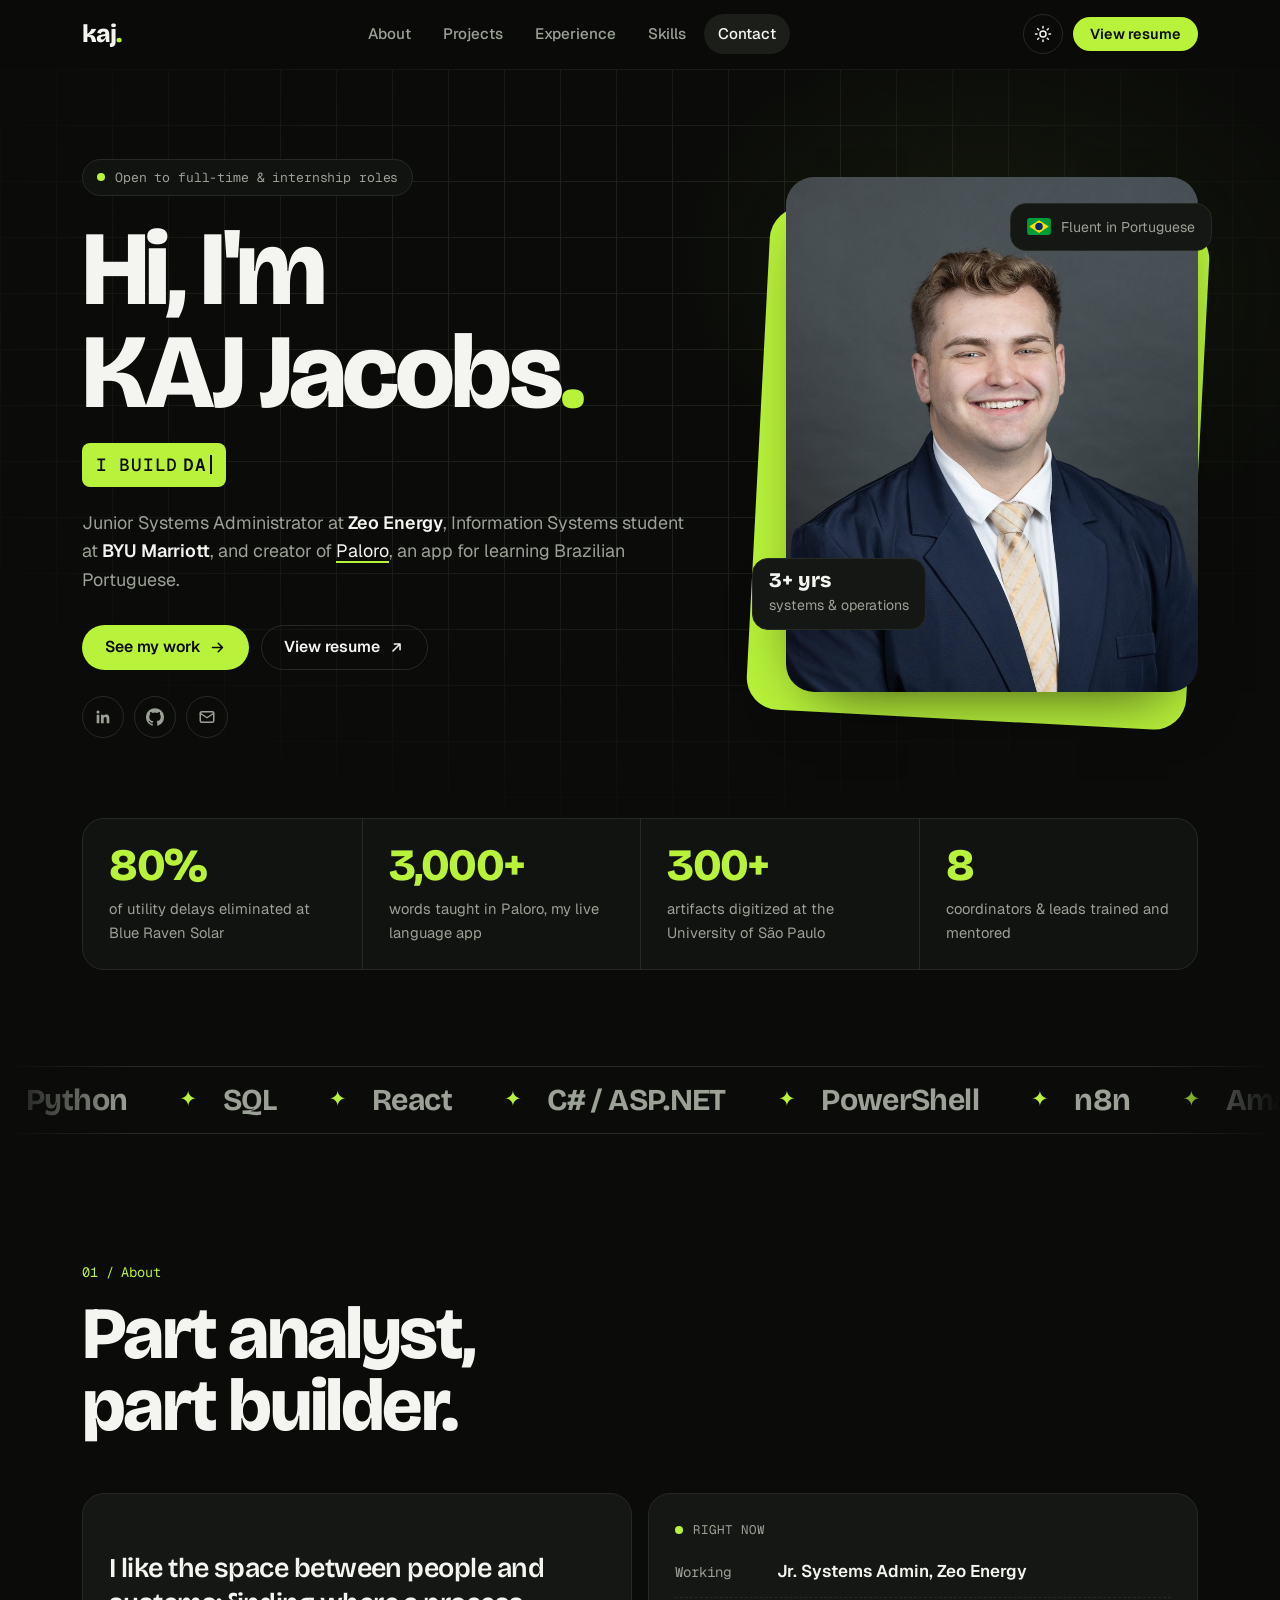
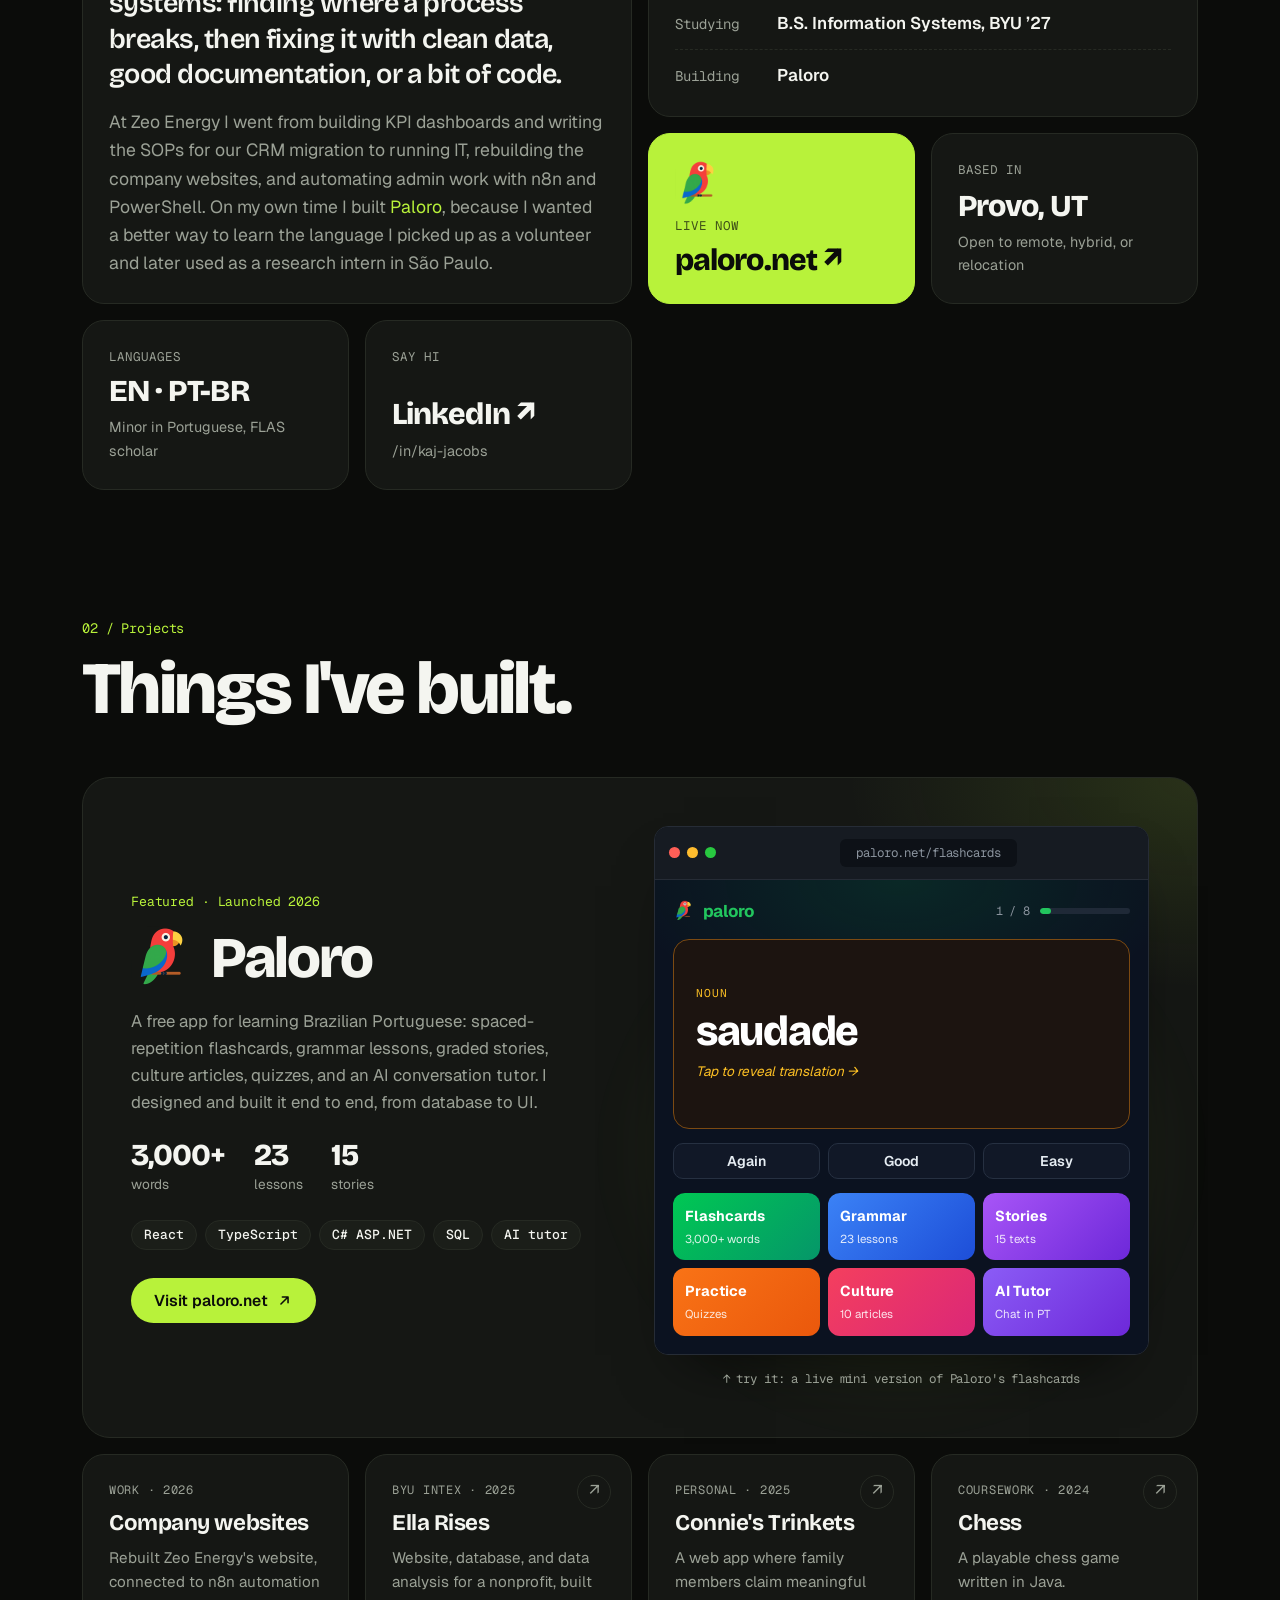
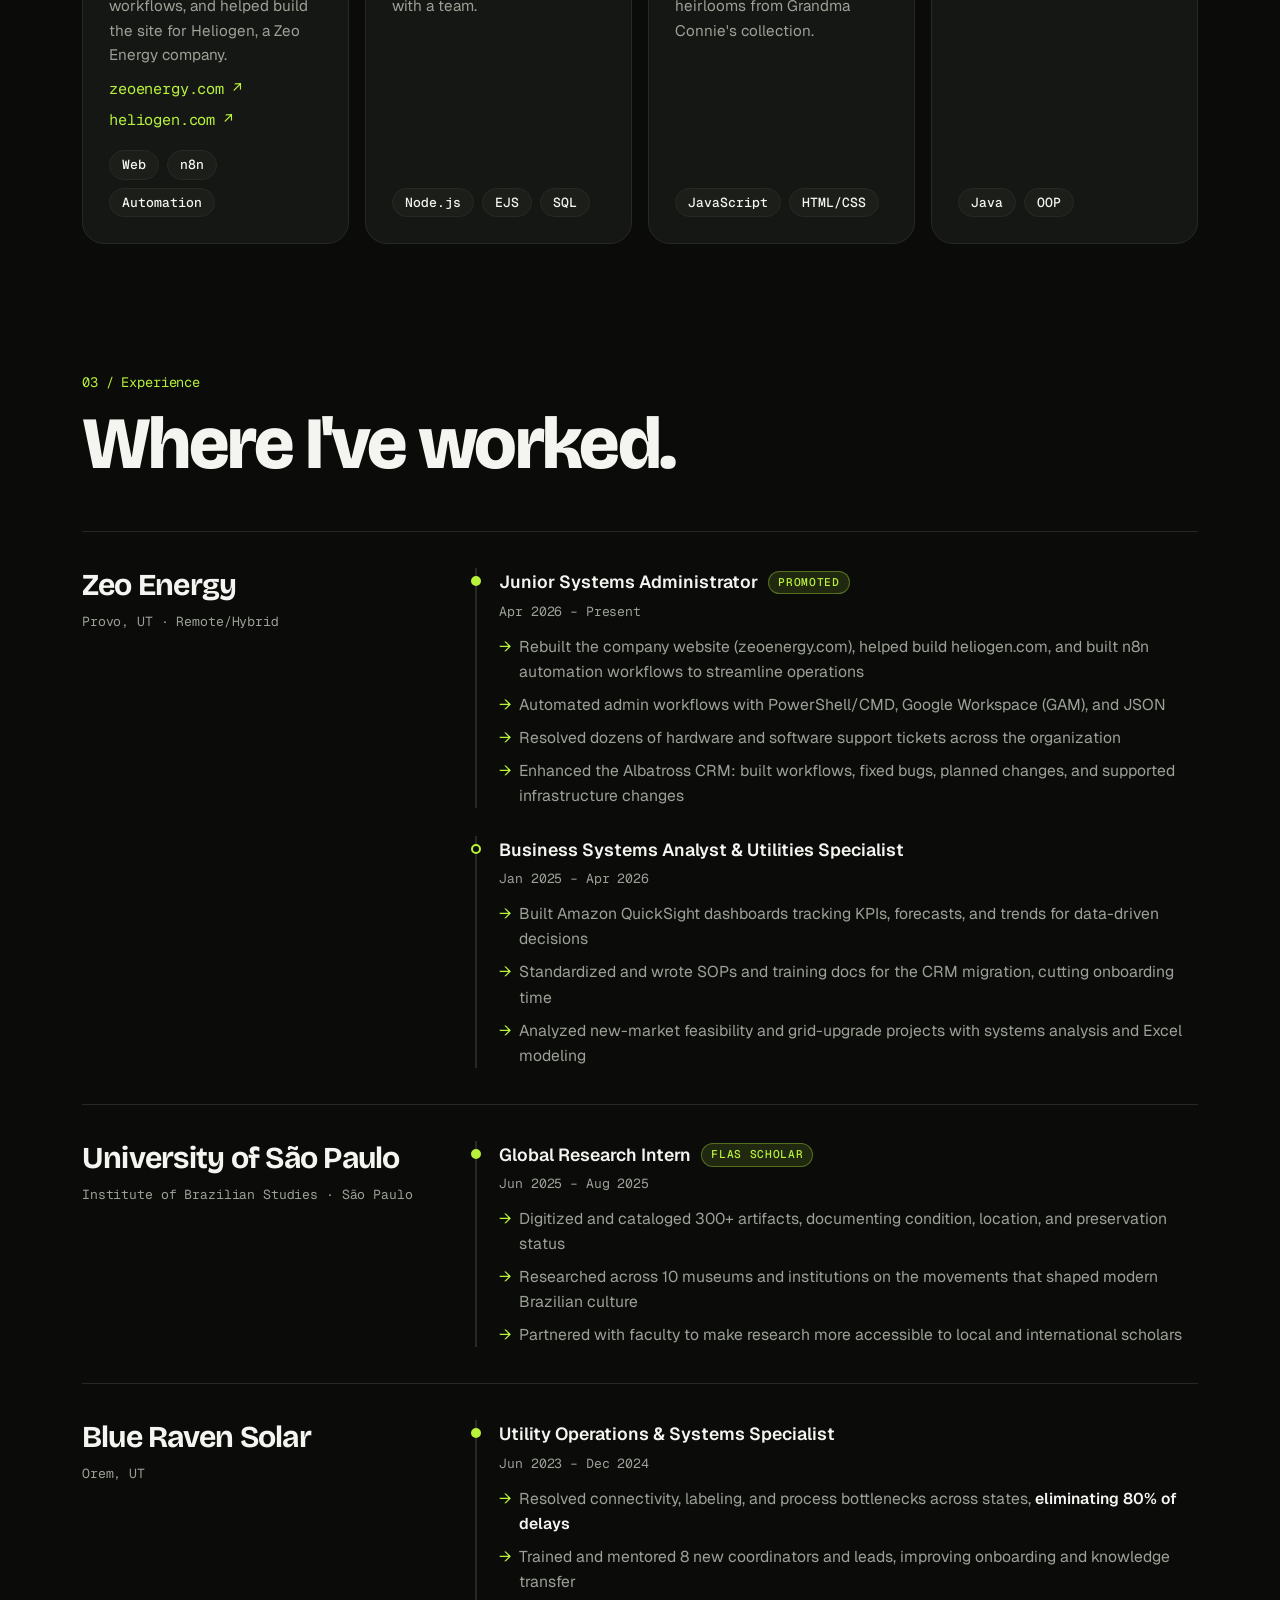
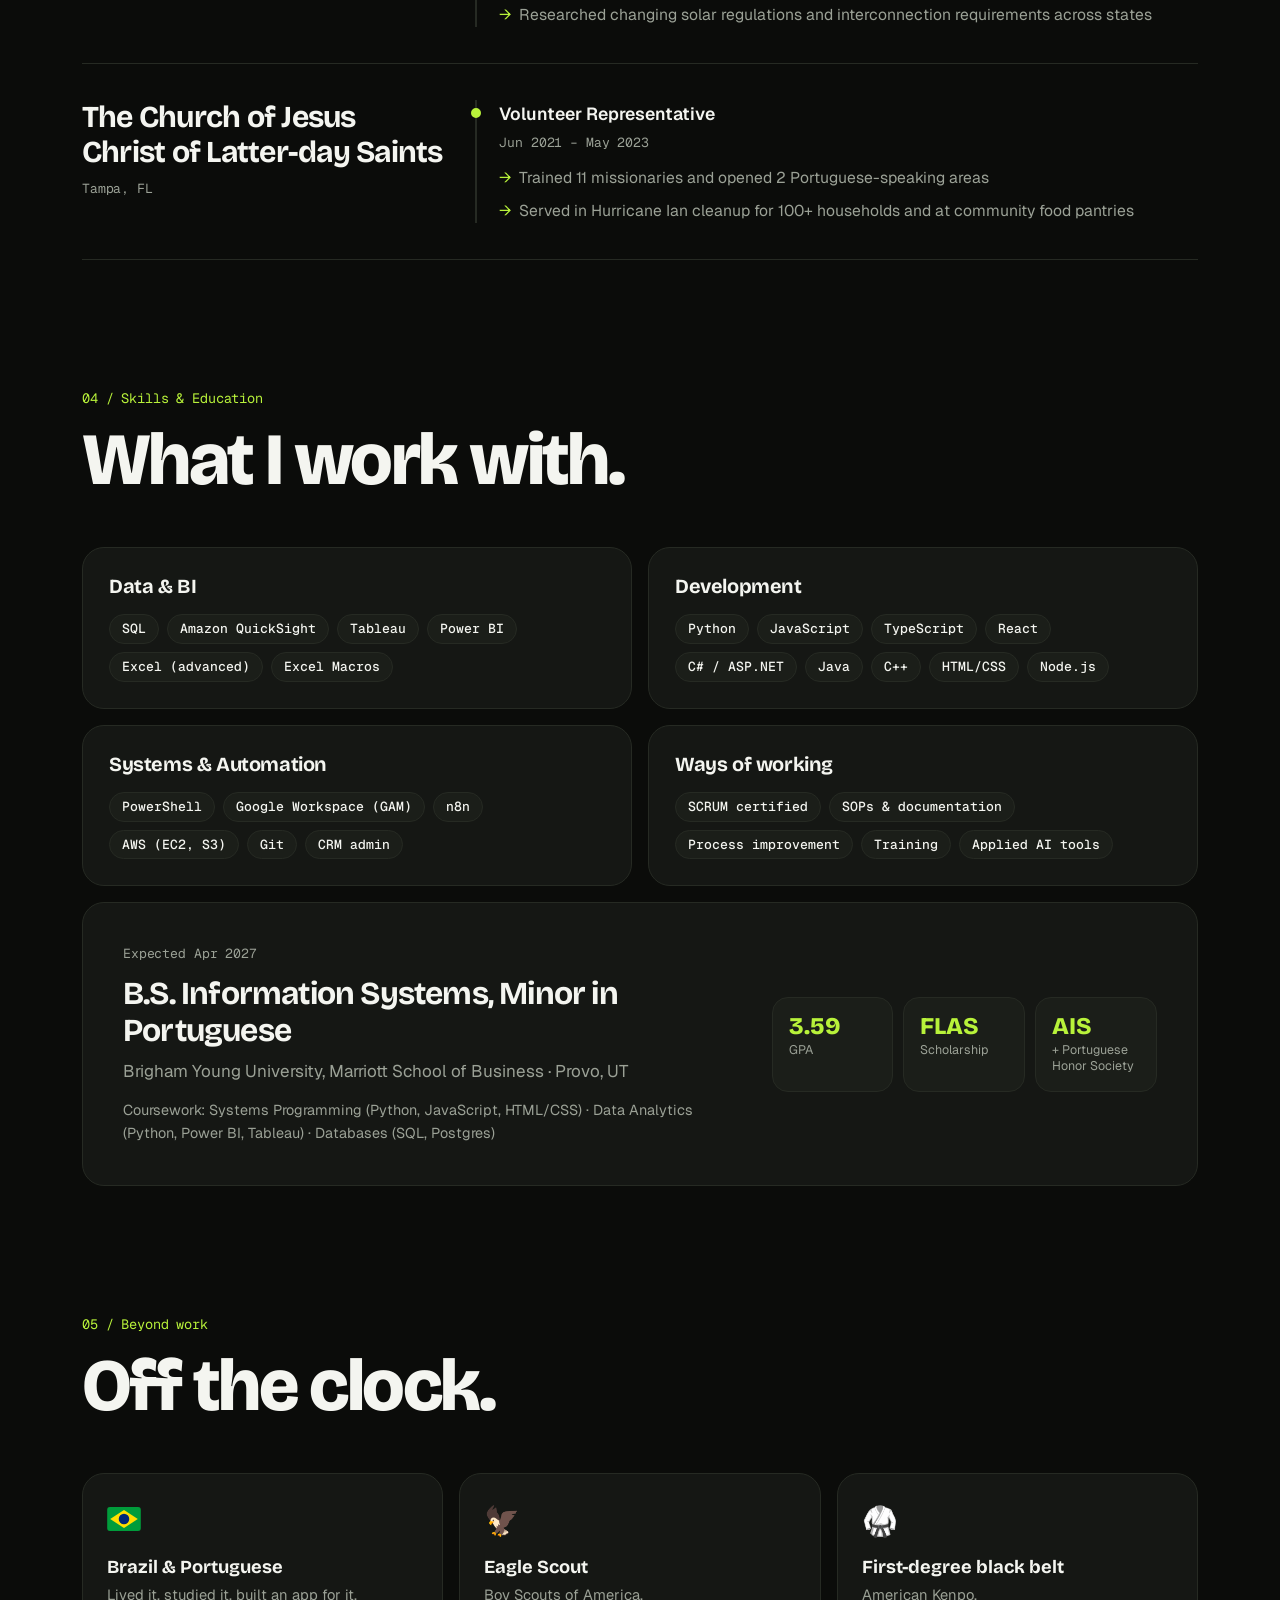
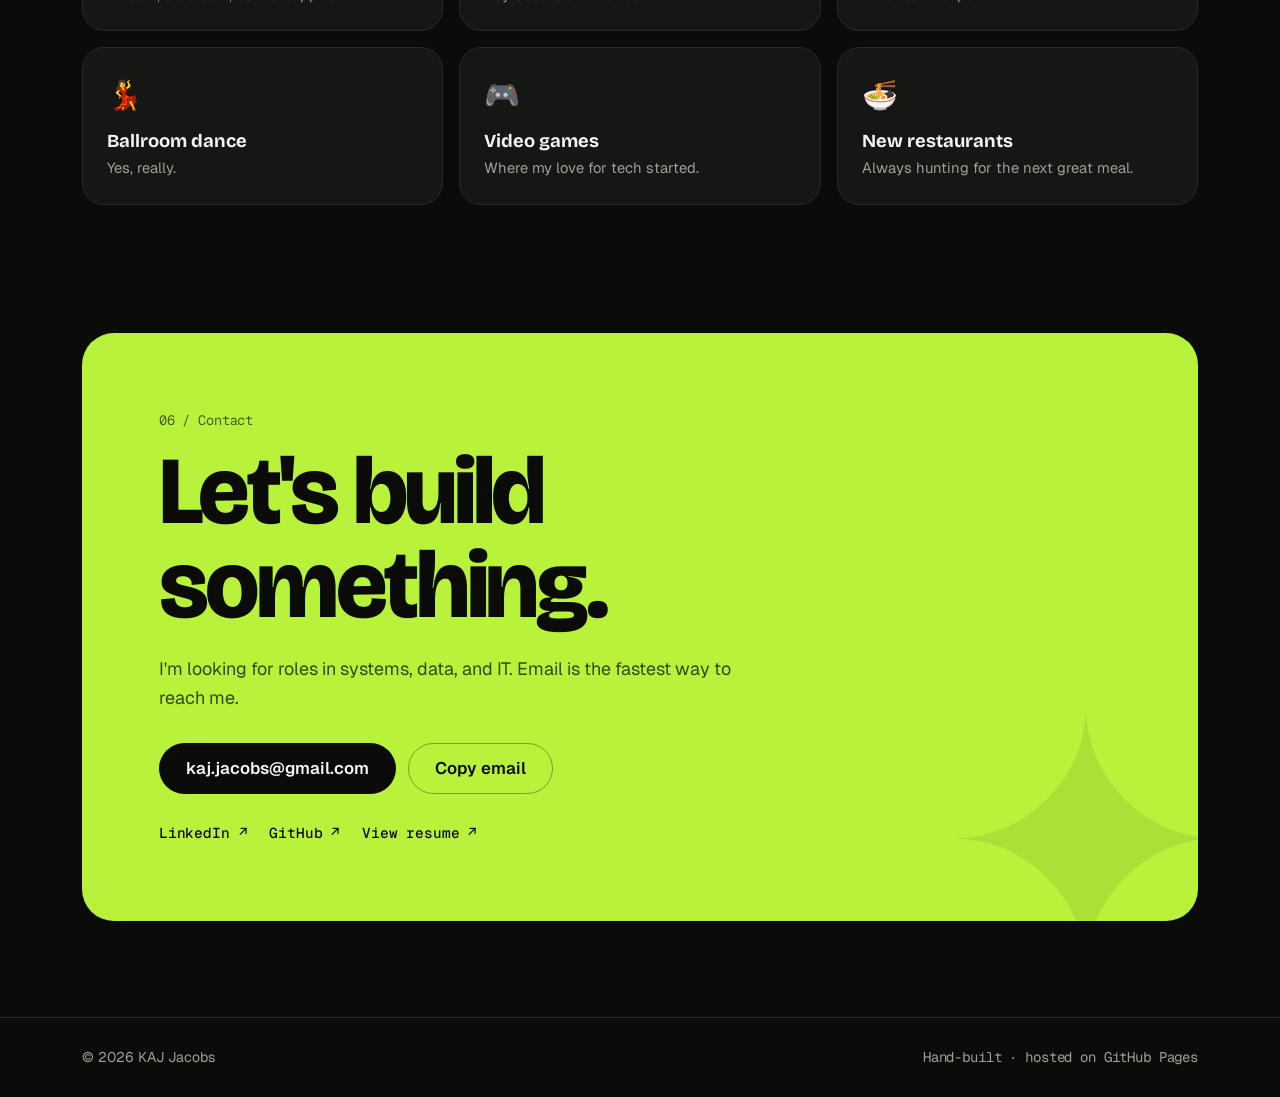
==== index.html @ 3fca5bf2 "updates to website - css overall and new projects/resume info" ====
<!DOCTYPE html>
<html lang="en">
<head>
  <meta charset="utf-8" />
  <meta name="viewport" content="width=device-width, initial-scale=1" />
  <title>KAJ Jacobs · Systems, Data &amp; Full-Stack</title>
  <meta name="description" content="KAJ Jacobs: Junior Systems Administrator at Zeo Energy, Information Systems student at BYU, and creator of Paloro, a Brazilian Portuguese learning app." />
  <meta name="author" content="KAJ Jacobs" />
  <link rel="canonical" href="https://kajzawesome.github.io/" />
  <meta name="theme-color" content="#0b0c0a" />

  <!-- Link previews (LinkedIn, Slack, iMessage) -->
  <meta property="og:type" content="website" />
  <meta property="og:title" content="KAJ Jacobs · Systems, Data & Full-Stack" />
  <meta property="og:description" content="Systems administrator, business systems analyst, and builder of Paloro. BYU Information Systems '27." />
  <meta property="og:url" content="https://kajzawesome.github.io/" />
  <meta property="og:image" content="https://kajzawesome.github.io/assets/img/kaj-square.jpg" />
  <meta name="twitter:card" content="summary" />

  <link rel="icon" type="image/svg+xml" href="assets/favicon.svg" />
  <link rel="alternate icon" href="assets/favicon.ico" />

  <link rel="preconnect" href="https://fonts.googleapis.com" />
  <link rel="preconnect" href="https://fonts.gstatic.com" crossorigin />
  <link href="https://fonts.googleapis.com/css2?family=Bricolage+Grotesque:opsz,wght@12..96,500;12..96,700;12..96,800&family=Geist:wght@400;500;600&family=Geist+Mono:wght@400;500&display=swap" rel="stylesheet" />
  <link rel="stylesheet" href="css/site.css" />

  <!-- Apply saved theme before paint to avoid a flash -->
  <script>
    try { var t = localStorage.getItem("theme"); if (t) document.documentElement.dataset.theme = t; } catch (e) {}
  </script>
</head>
<body>
  <a class="skip" href="#main">Skip to content</a>

  <!-- ============ NAV ============ -->
  <header class="nav" id="nav">
    <div class="wrap nav-inner">
      <a class="brand" href="#top" aria-label="KAJ Jacobs, back to top">
        <span class="brand-mark">kaj</span><span class="brand-dot">.</span>
      </a>
      <nav aria-label="Primary">
        <ul class="nav-links" id="nav-links">
          <li><a href="#about">About</a></li>
          <li><a href="#projects">Projects</a></li>
          <li><a href="#experience">Experience</a></li>
          <li><a href="#skills">Skills</a></li>
          <li><a href="#contact">Contact</a></li>
          <li class="nav-cta-mobile"><a href="assets/KAJ-Jacobs-Resume.pdf" target="_blank" rel="noopener">View resume ↗</a></li>
        </ul>
      </nav>
      <div class="nav-actions">
        <button class="icon-btn" id="theme-toggle" type="button" aria-label="Toggle light and dark mode">
          <svg class="i-sun" viewBox="0 0 24 24" aria-hidden="true"><circle cx="12" cy="12" r="4"/><path d="M12 2v2M12 20v2M4.9 4.9l1.4 1.4M17.7 17.7l1.4 1.4M2 12h2M20 12h2M4.9 19.1l1.4-1.4M17.7 6.3l1.4-1.4"/></svg>
          <svg class="i-moon" viewBox="0 0 24 24" aria-hidden="true"><path d="M21 12.8A9 9 0 1 1 11.2 3a7 7 0 0 0 9.8 9.8z"/></svg>
        </button>
        <a class="btn btn-sm btn-lime nav-resume" href="assets/KAJ-Jacobs-Resume.pdf" target="_blank" rel="noopener">View resume</a>
        <button class="icon-btn menu-btn" id="menu-btn" type="button" aria-label="Open menu" aria-expanded="false" aria-controls="nav-links">
          <svg viewBox="0 0 24 24" aria-hidden="true"><path d="M4 7h16M4 12h16M4 17h16"/></svg>
        </button>
      </div>
    </div>
  </header>

  <main id="main">
    <!-- ============ HERO ============ -->
    <section class="hero" id="top">
      <div class="hero-bg" aria-hidden="true"></div>
      <div class="wrap hero-grid">
        <div class="hero-text">
          <p class="status mono"><span class="dot"></span>Open to full-time &amp; internship roles</p>
          <h1 class="display">Hi, I'm<br />KAJ Jacobs<span class="lime-dot">.</span></h1>
          <p class="label-chip mono">I build <span class="rotator" id="rotator">automations</span><span class="caret" aria-hidden="true"></span></p>
          <p class="lede">
            Junior Systems Administrator at <strong>Zeo Energy</strong>, Information Systems student at
            <strong>BYU Marriott</strong>, and creator of <a href="https://paloro.net" target="_blank" rel="noopener">Paloro</a>,
            an app for learning Brazilian Portuguese.
          </p>
          <div class="hero-ctas">
            <a class="btn btn-lime" href="#projects">See my work
              <svg viewBox="0 0 24 24" aria-hidden="true"><path d="M5 12h14M13 6l6 6-6 6"/></svg>
            </a>
            <a class="btn btn-ghost" href="assets/KAJ-Jacobs-Resume.pdf" target="_blank" rel="noopener">View resume
              <svg viewBox="0 0 24 24" aria-hidden="true"><path d="M7 17 17 7M9 7h8v8"/></svg>
            </a>
          </div>
          <ul class="socials" aria-label="Links">
            <li><a href="https://www.linkedin.com/in/kaj-jacobs/" target="_blank" rel="noopener" aria-label="LinkedIn">
              <svg viewBox="0 0 24 24" class="fill" aria-hidden="true"><path d="M20.45 20.45h-3.55v-5.57c0-1.33-.03-3.04-1.85-3.04-1.86 0-2.14 1.45-2.14 2.94v5.67H9.35V9h3.41v1.56h.05c.48-.9 1.64-1.85 3.37-1.85 3.6 0 4.27 2.37 4.27 5.46v6.28zM5.34 7.43a2.06 2.06 0 1 1 0-4.12 2.06 2.06 0 0 1 0 4.12zM7.12 20.45H3.56V9h3.56v11.45z"/></svg></a></li>
            <li><a href="https://github.com/kajzawesome" target="_blank" rel="noopener" aria-label="GitHub">
              <svg viewBox="0 0 24 24" class="fill" aria-hidden="true"><path d="M12 .3a12 12 0 0 0-3.8 23.38c.6.12.83-.26.83-.57v-2.23c-3.34.73-4.04-1.42-4.04-1.42-.55-1.39-1.33-1.76-1.33-1.76-1.09-.74.08-.73.08-.73 1.2.09 1.84 1.24 1.84 1.24 1.07 1.83 2.8 1.3 3.49 1 .1-.78.42-1.31.76-1.61-2.67-.3-5.47-1.33-5.47-5.93 0-1.31.47-2.38 1.24-3.22-.14-.3-.54-1.52.1-3.18 0 0 1-.32 3.3 1.23a11.5 11.5 0 0 1 6 0c2.28-1.55 3.29-1.23 3.29-1.23.64 1.66.24 2.88.12 3.18a4.65 4.65 0 0 1 1.23 3.22c0 4.61-2.8 5.63-5.48 5.92.42.36.81 1.1.81 2.22v3.29c0 .32.21.7.82.58A12 12 0 0 0 12 .3"/></svg></a></li>
            <li><a href="mailto:kaj.jacobs@gmail.com" aria-label="Email kaj.jacobs@gmail.com">
              <svg viewBox="0 0 24 24" aria-hidden="true"><rect x="3" y="5" width="18" height="14" rx="2"/><path d="m3 7 9 6 9-6"/></svg></a></li>
          </ul>
        </div>

        <div class="portrait">
          <div class="portrait-panel" aria-hidden="true"></div>
          <img class="portrait-img" src="assets/img/kaj-headshot.jpg" width="800" height="1000" alt="Portrait of KAJ Jacobs smiling, wearing a navy suit" />
          <div class="float float-a"><strong>3+ yrs</strong><span>systems &amp; operations</span></div>
          <div class="float float-b"><svg class="flag" viewBox="0 0 28 20" aria-hidden="true"><rect width="28" height="20" fill="#009c3b"/><path d="M14 2.5 25.5 10 14 17.5 2.5 10z" fill="#ffdf00"/><circle cx="14" cy="10" r="4.4" fill="#002776"/></svg><span>Fluent in Portuguese</span></div>
        </div>
      </div>

      <div class="wrap">
        <dl class="stats reveal">
          <div><dt><span class="count" data-to="80">80</span>%</dt><dd>of utility delays eliminated at Blue Raven Solar</dd></div>
          <div><dt><span class="count" data-to="3000">3,000</span>+</dt><dd>words taught in Paloro, my live language app</dd></div>
          <div><dt><span class="count" data-to="300">300</span>+</dt><dd>artifacts digitized at the University of São Paulo</dd></div>
          <div><dt><span class="count" data-to="8">8</span></dt><dd>coordinators &amp; leads trained and mentored</dd></div>
        </dl>
      </div>
    </section>

    <!-- ============ MARQUEE ============ -->
    <div class="marquee" aria-hidden="true">
      <div class="marquee-track">
        <span>Python</span><span>SQL</span><span>React</span><span>C# / ASP.NET</span><span>PowerShell</span><span>n8n</span><span>Amazon QuickSight</span><span>Tableau</span><span>Power BI</span><span>AWS</span><span>Google Workspace</span><span>JavaScript</span><span>TypeScript</span><span>SOPs</span><span>SCRUM</span>
        <span>Python</span><span>SQL</span><span>React</span><span>C# / ASP.NET</span><span>PowerShell</span><span>n8n</span><span>Amazon QuickSight</span><span>Tableau</span><span>Power BI</span><span>AWS</span><span>Google Workspace</span><span>JavaScript</span><span>TypeScript</span><span>SOPs</span><span>SCRUM</span>
      </div>
    </div>

    <!-- ============ ABOUT (bento) ============ -->
    <section class="section" id="about">
      <div class="wrap">
        <div class="section-head reveal">
          <p class="eyebrow mono">01 / About</p>
          <h2 class="display">Part analyst,<br />part builder.</h2>
        </div>

        <div class="bento">
          <article class="tile tile-story reveal">
            <p>
              I like the space between people and systems: finding where a process breaks, then fixing it with
              clean data, good documentation, or a bit of code.
            </p>
            <p>
              At Zeo Energy I went from building KPI dashboards and writing the SOPs for our CRM migration to running IT,
              rebuilding the company websites, and automating admin work with n8n and PowerShell. On my own time I built
              <a href="https://paloro.net" target="_blank" rel="noopener">Paloro</a>, because I wanted a better way to learn the
              language I picked up as a volunteer and later used as a research intern in São Paulo.
            </p>
          </article>

          <article class="tile tile-now reveal" aria-label="Right now">
            <p class="mono tile-label"><span class="dot"></span>right now</p>
            <ul class="now-list">
              <li><span>Working</span><strong>Jr. Systems Admin, Zeo Energy</strong></li>
              <li><span>Studying</span><strong>B.S. Information Systems, BYU ’27</strong></li>
              <li><span>Building</span><strong>Paloro</strong></li>
            </ul>
          </article>

          <a class="tile tile-lime reveal" href="https://paloro.net" target="_blank" rel="noopener">
            <img src="assets/img/paloro-icon.png" width="48" height="48" alt="" />
            <p class="mono tile-label">live now</p>
            <strong class="tile-big">paloro.net ↗</strong>
          </a>

          <article class="tile tile-stat reveal">
            <p class="mono tile-label">based in</p>
            <strong class="tile-big">Provo, UT</strong>
            <p class="muted">Open to remote, hybrid, or relocation</p>
          </article>

          <article class="tile tile-stat reveal">
            <p class="mono tile-label">languages</p>
            <strong class="tile-big">EN · PT-BR</strong>
            <p class="muted">Minor in Portuguese, FLAS scholar</p>
          </article>

          <a class="tile tile-link reveal" href="https://www.linkedin.com/in/kaj-jacobs/" target="_blank" rel="noopener">
            <p class="mono tile-label">say hi</p>
            <strong class="tile-big">LinkedIn ↗</strong>
            <p class="muted">/in/kaj-jacobs</p>
          </a>
        </div>
      </div>
    </section>

    <!-- ============ PROJECTS ============ -->
    <section class="section" id="projects">
      <div class="wrap">
        <div class="section-head reveal">
          <p class="eyebrow mono">02 / Projects</p>
          <h2 class="display">Things I've built.</h2>
        </div>

        <article class="feature reveal">
          <div class="feature-text">
            <p class="mono feature-kicker">Featured · Launched 2026</p>
            <div class="feature-title">
              <img src="assets/img/paloro-icon.png" width="64" height="64" alt="" />
              <h3>Paloro</h3>
            </div>
            <p class="feature-desc">
              A free app for learning Brazilian Portuguese: spaced-repetition flashcards, grammar lessons, graded stories,
              culture articles, quizzes, and an AI conversation tutor. I designed and built it end to end, from database to UI.
            </p>
            <ul class="mini-stats">
              <li><strong>3,000+</strong><span>words</span></li>
              <li><strong>23</strong><span>lessons</span></li>
              <li><strong>15</strong><span>stories</span></li>
            </ul>
            <ul class="chips" aria-label="Tech stack">
              <li>React</li><li>TypeScript</li><li>C# ASP.NET</li><li>SQL</li><li>AI tutor</li>
            </ul>
            <a class="btn btn-lime" href="https://paloro.net" target="_blank" rel="noopener">Visit paloro.net
              <svg viewBox="0 0 24 24" aria-hidden="true"><path d="M7 17 17 7M9 7h8v8"/></svg>
            </a>
          </div>
          <div class="shot">
            <div class="browser pw" role="region" aria-label="Interactive Paloro flashcard demo">
              <div class="browser-bar"><i></i><i></i><i></i><span class="mono">paloro.net/flashcards</span></div>
              <div class="pw-body">
                <div class="pw-top">
                  <span class="pw-brand"><img src="assets/img/paloro-icon.png" width="22" height="22" alt="" />paloro</span>
                  <span class="pw-progress mono"><span id="pw-count">1 / 8</span><span class="pw-bar"><span id="pw-fill"></span></span></span>
                </div>

                <button class="pw-card" id="pw-card" type="button" aria-live="polite" aria-label="Flashcard. Click to flip.">
                  <span class="pw-face pw-front">
                    <span class="pw-tag mono" id="pw-pos">noun</span>
                    <span class="pw-word" id="pw-word">saudade</span>
                    <span class="pw-hint">Tap to reveal translation →</span>
                  </span>
                  <span class="pw-face pw-back">
                    <span class="pw-tag mono">english</span>
                    <span class="pw-trans" id="pw-trans">a deep longing for someone or something you love</span>
                    <span class="pw-ex" id="pw-ex">“Tô com saudade de você.” · I miss you.</span>
                  </span>
                </button>

                <div class="pw-rate" id="pw-rate">
                  <button type="button" data-r="again">Again</button>
                  <button type="button" data-r="good">Good</button>
                  <button type="button" data-r="easy">Easy</button>
                </div>

                <div class="pw-tiles">
                  <a href="https://paloro.net" target="_blank" rel="noopener" class="t-green">Flashcards<span>3,000+ words</span></a>
                  <a href="https://paloro.net" target="_blank" rel="noopener" class="t-blue">Grammar<span>23 lessons</span></a>
                  <a href="https://paloro.net" target="_blank" rel="noopener" class="t-purple">Stories<span>15 texts</span></a>
                  <a href="https://paloro.net" target="_blank" rel="noopener" class="t-orange">Practice<span>Quizzes</span></a>
                  <a href="https://paloro.net" target="_blank" rel="noopener" class="t-pink">Culture<span>10 articles</span></a>
                  <a href="https://paloro.net" target="_blank" rel="noopener" class="t-violet">AI Tutor<span>Chat in PT</span></a>
                </div>
              </div>
            </div>
            <p class="pw-caption mono">↑ try it: a live mini version of Paloro's flashcards</p>
          </div>
        </article>

        <div class="cards">
          <article class="card reveal">
            <p class="mono card-kicker">Work · 2026</p>
            <h3>Company websites</h3>
            <p>Rebuilt Zeo Energy's website, connected to n8n automation workflows, and helped build the site for Heliogen, a Zeo Energy company.</p>
            <p class="card-links mono">
              <a href="https://zeoenergy.com" target="_blank" rel="noopener">zeoenergy.com ↗</a>
              <a href="https://heliogen.com" target="_blank" rel="noopener">heliogen.com ↗</a>
            </p>
            <ul class="chips"><li>Web</li><li>n8n</li><li>Automation</li></ul>
          </article>
          <a class="card reveal" href="https://github.com/kajzawesome/EllaRises" target="_blank" rel="noopener">
            <p class="mono card-kicker">BYU INTEX · 2025</p>
            <h3>Ella Rises</h3>
            <p>Website, database, and data analysis for a nonprofit, built with a team.</p>
            <ul class="chips"><li>Node.js</li><li>EJS</li><li>SQL</li></ul>
            <span class="card-arrow" aria-hidden="true">↗</span>
          </a>
          <a class="card reveal" href="https://github.com/kajzawesome/ConniesTrinkets" target="_blank" rel="noopener">
            <p class="mono card-kicker">Personal · 2025</p>
            <h3>Connie's Trinkets</h3>
            <p>A web app where family members claim meaningful heirlooms from Grandma Connie's collection.</p>
            <ul class="chips"><li>JavaScript</li><li>HTML/CSS</li></ul>
            <span class="card-arrow" aria-hidden="true">↗</span>
          </a>
          <a class="card reveal" href="https://github.com/kajzawesome/chess" target="_blank" rel="noopener">
            <p class="mono card-kicker">Coursework · 2024</p>
            <h3>Chess</h3>
            <p>A playable chess game written in Java.</p>
            <ul class="chips"><li>Java</li><li>OOP</li></ul>
            <span class="card-arrow" aria-hidden="true">↗</span>
          </a>
        </div>
      </div>
    </section>

    <!-- ============ EXPERIENCE ============ -->
    <section class="section" id="experience">
      <div class="wrap">
        <div class="section-head reveal">
          <p class="eyebrow mono">03 / Experience</p>
          <h2 class="display">Where I've worked.</h2>
        </div>

        <ol class="timeline">
          <li class="job reveal">
            <div class="job-head">
              <h3>Zeo Energy</h3>
              <p class="muted mono">Provo, UT · Remote/Hybrid</p>
            </div>
            <div class="roles">
              <div class="role">
                <p class="role-title">Junior Systems Administrator <span class="pill">Promoted</span></p>
                <p class="mono date">Apr 2026 – Present</p>
                <ul>
                  <li>Rebuilt the company website (zeoenergy.com), helped build heliogen.com, and built n8n automation workflows to streamline operations</li>
                  <li>Automated admin workflows with PowerShell/CMD, Google Workspace (GAM), and JSON</li>
                  <li>Resolved dozens of hardware and software support tickets across the organization</li>
                  <li>Enhanced the Albatross CRM: built workflows, fixed bugs, planned changes, and supported infrastructure changes</li>
                </ul>
              </div>
              <div class="role">
                <p class="role-title">Business Systems Analyst &amp; Utilities Specialist</p>
                <p class="mono date">Jan 2025 – Apr 2026</p>
                <ul>
                  <li>Built Amazon QuickSight dashboards tracking KPIs, forecasts, and trends for data-driven decisions</li>
                  <li>Standardized and wrote SOPs and training docs for the CRM migration, cutting onboarding time</li>
                  <li>Analyzed new-market feasibility and grid-upgrade projects with systems analysis and Excel modeling</li>
                </ul>
              </div>
            </div>
          </li>

          <li class="job reveal">
            <div class="job-head">
              <h3>University of São Paulo</h3>
              <p class="muted mono">Institute of Brazilian Studies · São Paulo</p>
            </div>
            <div class="roles">
              <div class="role">
                <p class="role-title">Global Research Intern <span class="pill">FLAS Scholar</span></p>
                <p class="mono date">Jun 2025 – Aug 2025</p>
                <ul>
                  <li>Digitized and cataloged 300+ artifacts, documenting condition, location, and preservation status</li>
                  <li>Researched across 10 museums and institutions on the movements that shaped modern Brazilian culture</li>
                  <li>Partnered with faculty to make research more accessible to local and international scholars</li>
                </ul>
              </div>
            </div>
          </li>

          <li class="job reveal">
            <div class="job-head">
              <h3>Blue Raven Solar</h3>
              <p class="muted mono">Orem, UT</p>
            </div>
            <div class="roles">
              <div class="role">
                <p class="role-title">Utility Operations &amp; Systems Specialist</p>
                <p class="mono date">Jun 2023 – Dec 2024</p>
                <ul>
                  <li>Resolved connectivity, labeling, and process bottlenecks across states, <strong>eliminating 80% of delays</strong></li>
                  <li>Trained and mentored 8 new coordinators and leads, improving onboarding and knowledge transfer</li>
                  <li>Researched changing solar regulations and interconnection requirements across states</li>
                </ul>
              </div>
            </div>
          </li>

          <li class="job reveal">
            <div class="job-head">
              <h3>The Church of Jesus Christ of Latter-day Saints</h3>
              <p class="muted mono">Tampa, FL</p>
            </div>
            <div class="roles">
              <div class="role">
                <p class="role-title">Volunteer Representative</p>
                <p class="mono date">Jun 2021 – May 2023</p>
                <ul>
                  <li>Trained 11 missionaries and opened 2 Portuguese-speaking areas</li>
                  <li>Served in Hurricane Ian cleanup for 100+ households and at community food pantries</li>
                </ul>
              </div>
            </div>
          </li>
        </ol>
      </div>
    </section>

    <!-- ============ SKILLS + EDUCATION ============ -->
    <section class="section" id="skills">
      <div class="wrap">
        <div class="section-head reveal">
          <p class="eyebrow mono">04 / Skills &amp; Education</p>
          <h2 class="display">What I work with.</h2>
        </div>
        <div class="skills-grid">
          <div class="skill-group reveal">
            <h3>Data &amp; BI</h3>
            <ul class="chips"><li>SQL</li><li>Amazon QuickSight</li><li>Tableau</li><li>Power BI</li><li>Excel (advanced)</li><li>Excel Macros</li></ul>
          </div>
          <div class="skill-group reveal">
            <h3>Development</h3>
            <ul class="chips"><li>Python</li><li>JavaScript</li><li>TypeScript</li><li>React</li><li>C# / ASP.NET</li><li>Java</li><li>C++</li><li>HTML/CSS</li><li>Node.js</li></ul>
          </div>
          <div class="skill-group reveal">
            <h3>Systems &amp; Automation</h3>
            <ul class="chips"><li>PowerShell</li><li>Google Workspace (GAM)</li><li>n8n</li><li>AWS (EC2, S3)</li><li>Git</li><li>CRM admin</li></ul>
          </div>
          <div class="skill-group reveal">
            <h3>Ways of working</h3>
            <ul class="chips"><li>SCRUM certified</li><li>SOPs &amp; documentation</li><li>Process improvement</li><li>Training</li><li>Applied AI tools</li></ul>
          </div>
        </div>

        <article class="edu reveal">
          <div class="edu-main">
            <p class="mono date">Expected Apr 2027</p>
            <h3>B.S. Information Systems, Minor in Portuguese</h3>
            <p class="muted">Brigham Young University, Marriott School of Business · Provo, UT</p>
            <p class="small muted">Coursework: Systems Programming (Python, JavaScript, HTML/CSS) · Data Analytics (Python, Power BI, Tableau) · Databases (SQL, Postgres)</p>
          </div>
          <ul class="edu-facts">
            <li><strong>3.59</strong><span>GPA</span></li>
            <li><strong>FLAS</strong><span>Scholarship</span></li>
            <li><strong>AIS</strong><span>+ Portuguese Honor Society</span></li>
          </ul>
        </article>
      </div>
    </section>

    <!-- ============ BEYOND WORK ============ -->
    <section class="section" id="beyond">
      <div class="wrap">
        <div class="section-head reveal">
          <p class="eyebrow mono">05 / Beyond work</p>
          <h2 class="display">Off the clock.</h2>
        </div>
        <ul class="tiles">
          <li class="reveal"><span class="emoji" aria-hidden="true"><svg class="flag" viewBox="0 0 28 20"><rect width="28" height="20" fill="#009c3b"/><path d="M14 2.5 25.5 10 14 17.5 2.5 10z" fill="#ffdf00"/><circle cx="14" cy="10" r="4.4" fill="#002776"/></svg></span><strong>Brazil &amp; Portuguese</strong><span>Lived it, studied it, built an app for it.</span></li>
          <li class="reveal"><span class="emoji" aria-hidden="true">🦅</span><strong>Eagle Scout</strong><span>Boy Scouts of America.</span></li>
          <li class="reveal"><span class="emoji" aria-hidden="true">🥋</span><strong>First-degree black belt</strong><span>American Kenpo.</span></li>
          <li class="reveal"><span class="emoji" aria-hidden="true">💃</span><strong>Ballroom dance</strong><span>Yes, really.</span></li>
          <li class="reveal"><span class="emoji" aria-hidden="true">🎮</span><strong>Video games</strong><span>Where my love for tech started.</span></li>
          <li class="reveal"><span class="emoji" aria-hidden="true">🍜</span><strong>New restaurants</strong><span>Always hunting for the next great meal.</span></li>
        </ul>
      </div>
    </section>

    <!--
      LINKEDIN POSTS: on LinkedIn, open a post → "⋯" → "Embed this post", copy the <iframe>,
      and paste each one inside .posts below. Then remove the "hidden" attribute.
    -->
    <section class="section" id="posts" hidden>
      <div class="wrap">
        <div class="section-head">
          <p class="eyebrow mono">Recent on LinkedIn</p>
          <h2 class="display">What I've been sharing.</h2>
        </div>
        <div class="posts">
          <!-- paste LinkedIn embed iframes here -->
        </div>
      </div>
    </section>

    <!-- ============ CONTACT ============ -->
    <section class="section contact" id="contact">
      <div class="wrap">
        <div class="contact-card reveal">
          <p class="eyebrow mono">06 / Contact</p>
          <h2 class="display">Let's build<br />something.</h2>
          <p class="lede">I'm looking for roles in systems, data, and IT. Email is the fastest way to reach me.</p>
          <div class="email-row">
            <a class="btn btn-dark btn-lg" href="mailto:kaj.jacobs@gmail.com">kaj.jacobs@gmail.com</a>
            <button class="btn btn-dark-ghost btn-lg" id="copy-email" type="button" data-email="kaj.jacobs@gmail.com">Copy email</button>
          </div>
          <p class="contact-links mono">
            <a href="https://www.linkedin.com/in/kaj-jacobs/" target="_blank" rel="noopener">LinkedIn ↗</a>
            <a href="https://github.com/kajzawesome" target="_blank" rel="noopener">GitHub ↗</a>
            <a href="assets/KAJ-Jacobs-Resume.pdf" target="_blank" rel="noopener">View resume ↗</a>
          </p>
        </div>
      </div>
    </section>
  </main>

  <footer class="footer">
    <div class="wrap footer-inner">
      <p>© <span id="year">2026</span> KAJ Jacobs</p>
      <p class="mono muted">Hand-built · hosted on GitHub Pages</p>
    </div>
  </footer>

  <script src="js/site.js"></script>
</body>
</html>
---- css/site.css ----
/* ==========================================================
   KAJ Jacobs, portfolio
   Palette: black / white / lime accent. Dark by default,
   light theme via the toggle (html[data-theme="light"]).
   ========================================================== */

:root {
  --bg: #0b0c0a;
  --bg-2: #111310;
  --card: #151714;
  --card-hover: #1a1d18;
  --line: #262a23;
  --text: #f4f5f0;
  --muted: #9ba196;
  --lime: #b8f23a;
  --lime-soft: rgba(184, 242, 58, 0.12);
  --on-lime: #0b0c0a;
  --link: #b8f23a;
  --chip: #1b1e19;
  --shadow: 0 30px 60px -30px rgba(0, 0, 0, 0.7);

  --font-display: "Bricolage Grotesque", "Geist", system-ui, sans-serif;
  --font-body: "Geist", system-ui, -apple-system, "Segoe UI", Roboto, sans-serif;
  --font-mono: "Geist Mono", ui-monospace, "SFMono-Regular", Consolas, monospace;

  --radius: 22px;
  --wrap: 1180px;
  color-scheme: dark;
}

:root[data-theme="light"] {
  --bg: #fafaf6;
  --bg-2: #f2f3ed;
  --card: #ffffff;
  --card-hover: #f7f8f2;
  --line: #e2e5da;
  --text: #0b0c0a;
  --muted: #5a6055;
  --lime-soft: rgba(120, 170, 20, 0.12);
  --link: #3f6e00;
  --chip: #f0f2ea;
  --shadow: 0 30px 60px -35px rgba(20, 30, 10, 0.35);
  color-scheme: light;
}

/* ---------- Base ---------- */
*, *::before, *::after { box-sizing: border-box; }
html { scroll-behavior: smooth; scroll-padding-top: 84px; }
body {
  margin: 0;
  background: var(--bg);
  color: var(--text);
  font-family: var(--font-body);
  font-size: 17px;
  line-height: 1.6;
  -webkit-font-smoothing: antialiased;
  text-rendering: optimizeLegibility;
}
img { max-width: 100%; display: block; }
a { color: var(--link); text-decoration: none; }
a:hover { text-decoration: underline; text-underline-offset: 3px; }
strong { font-weight: 600; }
ul, ol { margin: 0; padding: 0; list-style: none; }
h1, h2, h3, p { margin: 0; }
::selection { background: var(--lime); color: var(--on-lime); }
:focus-visible { outline: 2px solid var(--lime); outline-offset: 3px; border-radius: 6px; }

.wrap { width: 100%; max-width: var(--wrap); margin: 0 auto; padding-inline: clamp(18px, 4vw, 32px); }
.mono { font-family: var(--font-mono); letter-spacing: -0.01em; }
.muted { color: var(--muted); }
.small { font-size: 0.9rem; }
.display {
  font-family: var(--font-display);
  font-weight: 800;
  letter-spacing: -0.035em;
  line-height: 0.98;
}
.skip { position: absolute; left: -999px; top: 8px; z-index: 100; background: var(--lime); color: var(--on-lime); padding: 8px 14px; border-radius: 8px; }
.skip:focus { left: 8px; }

.dot {
  display: inline-block; width: 8px; height: 8px; border-radius: 50%;
  background: var(--lime); box-shadow: 0 0 0 0 rgba(184, 242, 58, 0.6);
  animation: pulse 2.2s infinite; flex: none;
}
@keyframes pulse {
  0% { box-shadow: 0 0 0 0 rgba(184, 242, 58, 0.55); }
  70% { box-shadow: 0 0 0 9px rgba(184, 242, 58, 0); }
  100% { box-shadow: 0 0 0 0 rgba(184, 242, 58, 0); }
}

/* ---------- Buttons ---------- */
.btn {
  display: inline-flex; align-items: center; gap: 8px;
  padding: 13px 22px; border-radius: 999px;
  font: 600 0.98rem/1 var(--font-body);
  border: 1px solid transparent; cursor: pointer;
  transition: transform 0.2s ease, background 0.2s ease, border-color 0.2s ease, color 0.2s ease;
  white-space: nowrap;
}
.btn:hover { text-decoration: none; transform: translateY(-2px); }
.btn svg { width: 17px; height: 17px; fill: none; stroke: currentColor; stroke-width: 2.2; stroke-linecap: round; stroke-linejoin: round; }
.btn-sm { padding: 9px 16px; font-size: 0.9rem; }
.btn-lg { padding: 16px 26px; font-size: 1.05rem; }
.btn-lime { background: var(--lime); color: var(--on-lime); }
.btn-lime:hover { background: #c8ff4d; }
.btn-ghost { color: var(--text); border-color: var(--line); background: transparent; }
.btn-ghost:hover { border-color: var(--text); }
.btn-dark { background: #0b0c0a; color: #f4f5f0; }
.btn-dark-ghost { background: transparent; color: #0b0c0a; border-color: rgba(11, 12, 10, 0.35); }
.btn-dark-ghost:hover { border-color: #0b0c0a; }

.icon-btn {
  display: inline-grid; place-items: center; width: 40px; height: 40px;
  border-radius: 50%; border: 1px solid var(--line); background: transparent;
  color: var(--text); cursor: pointer; transition: border-color 0.2s;
}
.icon-btn:hover { border-color: var(--text); }
.icon-btn svg { width: 18px; height: 18px; fill: none; stroke: currentColor; stroke-width: 2; stroke-linecap: round; stroke-linejoin: round; }
.i-moon { display: none; }
:root[data-theme="light"] .i-sun { display: none; }
:root[data-theme="light"] .i-moon { display: block; }

/* ---------- Nav ---------- */
.nav {
  position: sticky; top: 0; z-index: 50;
  background: color-mix(in srgb, var(--bg) 78%, transparent);
  backdrop-filter: saturate(160%) blur(14px);
  -webkit-backdrop-filter: saturate(160%) blur(14px);
  border-bottom: 1px solid transparent;
  transition: border-color 0.3s;
}
.nav.scrolled { border-bottom-color: var(--line); }
.nav-inner { display: flex; align-items: center; justify-content: space-between; height: 68px; gap: 16px; }
.brand { font: 800 1.55rem/1 var(--font-display); letter-spacing: -0.04em; color: var(--text); }
.brand:hover { text-decoration: none; }
.brand-dot { color: var(--lime); }
.nav-links { display: flex; gap: 4px; }
.nav-links a {
  display: block; padding: 8px 14px; border-radius: 999px;
  color: var(--muted); font-size: 0.95rem; font-weight: 500;
  transition: color 0.2s, background 0.2s;
}
.nav-links a:hover, .nav-links a.active { color: var(--text); background: var(--chip); text-decoration: none; }
.nav-cta-mobile { display: none; }
.nav-actions { display: flex; align-items: center; gap: 10px; }
.menu-btn { display: none; }

/* ---------- Hero ---------- */
.hero { position: relative; padding: clamp(40px, 7vw, 90px) 0 40px; overflow: hidden; }
.hero-bg {
  position: absolute; inset: 0; z-index: -1; pointer-events: none;
  background-image:
    radial-gradient(600px 400px at 85% 20%, var(--lime-soft), transparent 70%),
    linear-gradient(var(--line) 1px, transparent 1px),
    linear-gradient(90deg, var(--line) 1px, transparent 1px);
  background-size: auto, 56px 56px, 56px 56px;
  -webkit-mask-image: radial-gradient(ellipse 80% 70% at 50% 30%, #000 30%, transparent 75%);
  mask-image: radial-gradient(ellipse 80% 70% at 50% 30%, #000 30%, transparent 75%);
  opacity: 0.7;
}
.hero-grid { display: grid; grid-template-columns: 1.15fr 0.85fr; gap: clamp(32px, 5vw, 72px); align-items: center; }

.status {
  display: inline-flex; align-items: center; gap: 10px;
  padding: 7px 14px; border: 1px solid var(--line); border-radius: 999px;
  font-size: 0.82rem; color: var(--muted); background: var(--bg-2);
}
.hero h1 { font-size: clamp(3.2rem, 8.4vw, 6.6rem); margin: 22px 0 18px; }
.lime-dot { color: var(--lime); }
.label-chip {
  display: inline-flex; align-items: center;
  background: var(--lime); color: var(--on-lime);
  padding: 8px 14px; border-radius: 8px;
  font-size: clamp(0.95rem, 1.6vw, 1.1rem); font-weight: 500;
  text-transform: uppercase; letter-spacing: 0.04em;
}
.rotator { margin-left: 0.5ch; font-weight: 600; }
.caret { display: inline-block; width: 2px; height: 1.1em; background: var(--on-lime); margin-left: 3px; animation: blink 1s steps(1) infinite; }
@keyframes blink { 50% { opacity: 0; } }
.lede { margin-top: 22px; max-width: 34em; font-size: 1.12rem; color: var(--muted); }
.lede strong, .lede a { color: var(--text); }
.lede a { text-decoration: underline; text-decoration-color: var(--lime); text-decoration-thickness: 2px; text-underline-offset: 4px; }
.hero-ctas { display: flex; flex-wrap: wrap; gap: 12px; margin-top: 30px; }
.socials { display: flex; gap: 10px; margin-top: 26px; }
.socials a {
  display: grid; place-items: center; width: 42px; height: 42px; border-radius: 50%;
  border: 1px solid var(--line); color: var(--muted); transition: color 0.2s, border-color 0.2s, transform 0.2s;
}
.socials a:hover { color: var(--lime); border-color: var(--lime); transform: translateY(-2px); }
.socials svg { width: 18px; height: 18px; fill: none; stroke: currentColor; stroke-width: 2; stroke-linecap: round; stroke-linejoin: round; }
.socials svg.fill { fill: currentColor; stroke: none; }

.portrait { position: relative; max-width: 440px; margin-left: auto; width: 100%; padding: 0 0 28px 28px; }
.portrait-panel {
  position: absolute; inset: 40px 0 0 0; border-radius: 32px; background: var(--lime);
  transform: rotate(3deg);
}
.portrait-img {
  position: relative; width: 100%; height: auto; aspect-ratio: 4 / 5; object-fit: cover; object-position: center 20%;
  border-radius: 28px; box-shadow: var(--shadow);
}
.float {
  position: absolute; display: flex; align-items: center; gap: 10px;
  padding: 12px 16px; border-radius: 16px;
  background: var(--card); border: 1px solid var(--line); box-shadow: var(--shadow);
  font-size: 0.88rem; color: var(--muted);
  animation: bob 6s ease-in-out infinite;
}
.float strong { font: 800 1.3rem/1 var(--font-display); color: var(--text); }
.float-a { left: -6px; bottom: 90px; flex-direction: column; align-items: flex-start; gap: 2px; }
.float-b { right: -14px; top: 26px; animation-delay: -3s; }
.flag { width: 24px; height: 17px; border-radius: 3px; flex: none; }
.emoji .flag { width: 34px; height: 24px; margin-top: 4px; }
@keyframes bob { 50% { transform: translateY(-8px); } }

.stats {
  display: grid; grid-template-columns: repeat(4, 1fr); margin: clamp(48px, 7vw, 80px) 0 0;
  border: 1px solid var(--line); border-radius: var(--radius); background: var(--bg-2);
}
.stats > div { padding: 24px 26px; border-left: 1px solid var(--line); }
.stats > div:first-child { border-left: 0; }
.stats dt { font: 800 clamp(2rem, 3.6vw, 2.8rem)/1 var(--font-display); letter-spacing: -0.03em; color: var(--lime); }
:root[data-theme="light"] .stats dt { color: var(--text); }
.stats dd { margin: 10px 0 0; font-size: 0.92rem; color: var(--muted); }

/* ---------- Marquee ---------- */
.marquee {
  overflow: hidden; border-block: 1px solid var(--line); margin-top: 56px; padding: 18px 0;
  -webkit-mask-image: linear-gradient(90deg, transparent, #000 10%, #000 90%, transparent);
  mask-image: linear-gradient(90deg, transparent, #000 10%, #000 90%, transparent);
}
.marquee-track { display: flex; width: max-content; animation: scroll 40s linear infinite; }
.marquee span {
  font: 700 clamp(1.3rem, 2.4vw, 1.9rem)/1 var(--font-display); letter-spacing: -0.02em;
  color: var(--muted); padding: 0 26px; display: flex; align-items: center; gap: 52px; white-space: nowrap;
}
.marquee span::after { content: "✦"; color: var(--lime); font-size: 0.7em; margin-right: -26px; }
@keyframes scroll { to { transform: translateX(-50%); } }

/* ---------- Sections ---------- */
.section { padding: clamp(72px, 10vw, 128px) 0 0; }
.section-head { margin-bottom: clamp(32px, 4vw, 52px); }
.eyebrow { color: var(--lime); font-size: 0.85rem; margin-bottom: 14px; }
:root[data-theme="light"] .eyebrow { color: var(--link); }
.section h2 { font-size: clamp(2.5rem, 6vw, 4.6rem); }

/* ---------- Bento ---------- */
.bento { display: grid; grid-template-columns: repeat(4, 1fr); grid-auto-rows: minmax(150px, auto); gap: 16px; }
.tile {
  position: relative; padding: 26px; border-radius: var(--radius);
  background: var(--card); border: 1px solid var(--line);
  display: flex; flex-direction: column; gap: 8px;
  transition: transform 0.25s ease, border-color 0.25s ease, background 0.25s ease;
  color: var(--text);
}
a.tile:hover { transform: translateY(-4px); border-color: var(--lime); text-decoration: none; }
.tile-story { grid-column: span 2; grid-row: span 2; justify-content: flex-end; font-size: 1.1rem; gap: 16px; }
.tile-story p:first-child { font: 600 clamp(1.35rem, 2.2vw, 1.7rem)/1.3 var(--font-display); letter-spacing: -0.02em; }
.tile-story p + p { color: var(--muted); }
.tile-now { grid-column: span 2; }
.tile-label { font-size: 0.78rem; text-transform: uppercase; letter-spacing: 0.08em; color: var(--muted); display: flex; align-items: center; gap: 10px; }
.tile-big { font: 800 clamp(1.5rem, 2.4vw, 1.9rem)/1.1 var(--font-display); letter-spacing: -0.03em; margin-top: auto; }
.tile .muted { font-size: 0.9rem; }
.now-list { display: grid; gap: 12px; margin-top: 10px; }
.now-list li { display: grid; grid-template-columns: 90px 1fr; gap: 12px; align-items: baseline; padding-bottom: 12px; border-bottom: 1px dashed var(--line); }
.now-list li:last-child { border-bottom: 0; padding-bottom: 0; }
.now-list span { color: var(--muted); font-size: 0.88rem; font-family: var(--font-mono); }
.tile-lime { background: var(--lime); border-color: var(--lime); color: var(--on-lime); }
.tile-lime .tile-label { color: rgba(11, 12, 10, 0.7); }
.tile-lime img { width: 48px; height: 48px; border-radius: 12px; }
a.tile-lime:hover { border-color: var(--text); }

/* ---------- Featured project ---------- */
.feature {
  display: grid; grid-template-columns: 1fr 1.05fr; gap: clamp(28px, 4vw, 56px); align-items: center;
  padding: clamp(24px, 4vw, 48px); border-radius: 28px;
  background:
    radial-gradient(500px 300px at 100% 0%, var(--lime-soft), transparent 70%),
    var(--card);
  border: 1px solid var(--line);
}
.feature-title { display: flex; align-items: center; gap: 16px; margin-bottom: 18px; }
.feature-title img { width: 64px; height: 64px; border-radius: 16px; }
.feature-title h3 { font: 800 clamp(2.6rem, 5vw, 3.6rem)/1 var(--font-display); letter-spacing: -0.04em; }
.feature-kicker { color: var(--lime); font-size: 0.82rem; margin-bottom: 14px; }
:root[data-theme="light"] .feature-kicker { color: var(--link); }
.feature-desc { color: var(--muted); font-size: 1.05rem; }
.mini-stats { display: flex; gap: 28px; margin: 24px 0; flex-wrap: wrap; }
.mini-stats li { display: flex; flex-direction: column; }
.mini-stats strong { font: 800 1.9rem/1 var(--font-display); letter-spacing: -0.03em; }
.mini-stats span { color: var(--muted); font-size: 0.85rem; margin-top: 4px; }
.feature .chips { margin-bottom: 28px; }

.shot { position: relative; max-width: 500px; width: 100%; margin-inline: auto; }
.shot::before {
  content: ""; position: absolute; inset: 12% -6% -4% -6%; z-index: 0;
  background: radial-gradient(closest-side, rgba(184, 242, 58, 0.22), transparent);
  filter: blur(30px); pointer-events: none;
}
.browser {
  position: relative; z-index: 1; display: block; border-radius: 14px; overflow: hidden;
  border: 1px solid #262c36; background: #0d1117; box-shadow: var(--shadow);
  transition: transform 0.35s ease, border-color 0.35s ease;
}

/* ---------- Paloro widget (mirrors the app's dark navy UI) ---------- */
.pw { color: #e6edf3; font-family: var(--font-body); }
.pw-body {
  padding: 18px; display: grid; gap: 14px;
  background: radial-gradient(400px 200px at 50% 0%, rgba(0, 200, 83, 0.12), transparent 70%), #0b1220;
}
.pw-top { display: flex; align-items: center; justify-content: space-between; gap: 12px; }
.pw-brand { display: flex; align-items: center; gap: 8px; font-weight: 700; color: #22c55e; letter-spacing: -0.02em; }
.pw-brand img { border-radius: 6px; }
.pw-progress { display: flex; align-items: center; gap: 10px; font-size: 0.75rem; color: #8b949e; }
.pw-bar { width: 90px; height: 6px; border-radius: 99px; background: #1f2937; overflow: hidden; }
.pw-bar span { display: block; height: 100%; width: 12.5%; background: #22c55e; border-radius: inherit; transition: width 0.4s ease; }

.pw-card {
  position: relative; display: block; width: 100%; min-height: 190px; padding: 0;
  border: 0; background: transparent; cursor: pointer; perspective: 1000px; color: inherit; font: inherit;
}
.pw-face {
  position: absolute; inset: 0; display: flex; flex-direction: column; align-items: flex-start; justify-content: center; gap: 8px;
  padding: 22px; border-radius: 16px; text-align: left;
  backface-visibility: hidden; -webkit-backface-visibility: hidden;
  transition: transform 0.5s cubic-bezier(.3, .7, .2, 1);
}
.pw-front { background: #1c1410; border: 1px solid #7c4a12; }
.pw-back { background: #0f1f17; border: 1px solid #166534; transform: rotateY(180deg); }
.pw-card.flipped .pw-front { transform: rotateY(-180deg); }
.pw-card.flipped .pw-back { transform: rotateY(0); }
.pw-card:hover .pw-face { border-color: #f59e0b; }
.pw-card.flipped:hover .pw-back { border-color: #22c55e; }
.pw-tag { font-size: 0.7rem; text-transform: uppercase; letter-spacing: 0.1em; color: #fbbf24; }
.pw-back .pw-tag { color: #4ade80; }
.pw-word { font: 800 clamp(2rem, 4vw, 2.6rem)/1 var(--font-display); letter-spacing: -0.03em; color: #fff; }
.pw-hint { font-size: 0.85rem; font-style: italic; color: #fbbf24; }
.pw-trans { font: 700 1.25rem/1.3 var(--font-display); color: #fff; }
.pw-ex { font-size: 0.88rem; color: #9ca3af; }

.pw-rate { display: grid; grid-template-columns: repeat(3, 1fr); gap: 8px; }
.pw-rate button {
  padding: 10px; border-radius: 10px; font: 600 0.88rem/1 var(--font-body); cursor: pointer;
  border: 1px solid #263041; background: #111827; color: #e6edf3; transition: background 0.2s, border-color 0.2s, transform 0.15s;
}
.pw-rate button:hover { transform: translateY(-1px); }
.pw-rate [data-r="again"]:hover { border-color: #ef4444; background: #2a1215; }
.pw-rate [data-r="good"]:hover { border-color: #22c55e; background: #0f2418; }
.pw-rate [data-r="easy"]:hover { border-color: #3b82f6; background: #0f1a2e; }

.pw-tiles { display: grid; grid-template-columns: repeat(3, 1fr); gap: 8px; }
.pw-tiles a {
  display: flex; flex-direction: column; gap: 2px; padding: 12px; border-radius: 12px;
  color: #fff; font-weight: 700; font-size: 0.9rem; transition: transform 0.2s ease, filter 0.2s;
}
.pw-tiles a span { font-weight: 400; font-size: 0.72rem; opacity: 0.85; }
.pw-tiles a:hover { transform: translateY(-2px); filter: brightness(1.1); text-decoration: none; }
.t-green { background: linear-gradient(135deg, #00c853, #059669); }
.t-blue { background: linear-gradient(135deg, #3b82f6, #1d4ed8); }
.t-purple { background: linear-gradient(135deg, #a855f7, #6d28d9); }
.t-orange { background: linear-gradient(135deg, #f97316, #ea580c); }
.t-pink { background: linear-gradient(135deg, #f43f5e, #db2777); }
.t-violet { background: linear-gradient(135deg, #8b5cf6, #6d28d9); }
.pw-caption { text-align: center; font-size: 0.78rem; color: var(--muted); margin-top: 14px; position: relative; z-index: 1; }
.browser-bar { display: flex; align-items: center; gap: 7px; padding: 12px 14px; background: #161b22; border-bottom: 1px solid #262c36; }
.browser-bar i { width: 11px; height: 11px; border-radius: 50%; background: #3a404a; }
.browser-bar i:first-child { background: #ff5f57; } .browser-bar i:nth-child(2) { background: #febc2e; } .browser-bar i:nth-child(3) { background: #28c840; }
.browser-bar span { margin: 0 auto; padding: 4px 16px; border-radius: 6px; background: #0d1117; color: #8b949e; font-size: 0.78rem; }

/* ---------- Chips ---------- */
.chips { display: flex; flex-wrap: wrap; gap: 8px; }
.chips li {
  padding: 6px 12px; border-radius: 999px; background: var(--chip); border: 1px solid var(--line);
  font: 500 0.82rem/1.2 var(--font-mono); color: var(--text);
}

/* ---------- Project cards ---------- */
.cards { display: grid; grid-template-columns: repeat(4, 1fr); gap: 16px; margin-top: 16px; }
.card {
  position: relative; display: flex; flex-direction: column; gap: 10px;
  padding: 26px; border-radius: var(--radius); background: var(--card); border: 1px solid var(--line);
  color: var(--text); transition: transform 0.25s ease, border-color 0.25s ease;
}
.card:hover { transform: translateY(-4px); border-color: var(--lime); text-decoration: none; }
.card-links { display: flex; flex-wrap: wrap; gap: 6px 16px; font-size: 0.85rem; }
.card-links a { color: var(--link); }
.card h3 { font: 700 1.4rem/1.15 var(--font-display); letter-spacing: -0.02em; }
.card p { color: var(--muted); font-size: 0.95rem; }
.card .chips { margin-top: auto; padding-top: 8px; }
.card-kicker { font-size: 0.75rem !important; text-transform: uppercase; letter-spacing: 0.06em; }
.card-arrow {
  position: absolute; top: 20px; right: 20px; width: 34px; height: 34px; border-radius: 50%;
  display: grid; place-items: center; border: 1px solid var(--line); color: var(--muted);
  transition: background 0.25s, color 0.25s, transform 0.25s;
}
.card:hover .card-arrow { background: var(--lime); color: var(--on-lime); border-color: var(--lime); transform: rotate(45deg); }

/* ---------- Timeline ---------- */
.timeline { display: grid; gap: 0; border-top: 1px solid var(--line); }
.job { display: grid; grid-template-columns: 0.8fr 1.6fr; gap: 32px; padding: 36px 0; border-bottom: 1px solid var(--line); }
.job-head h3 { font: 700 clamp(1.4rem, 2.4vw, 1.9rem)/1.15 var(--font-display); letter-spacing: -0.025em; }
.job-head p { font-size: 0.82rem; margin-top: 8px; }
.roles { display: grid; gap: 28px; }
.role { position: relative; padding-left: 22px; border-left: 2px solid var(--line); }
.role::before { content: ""; position: absolute; left: -6px; top: 8px; width: 10px; height: 10px; border-radius: 50%; background: var(--bg); border: 2px solid var(--lime); }
.role:first-child::before { background: var(--lime); }
.role-title { font-weight: 600; font-size: 1.1rem; display: flex; flex-wrap: wrap; align-items: center; gap: 10px; }
.pill { font: 500 0.7rem/1 var(--font-mono); text-transform: uppercase; letter-spacing: 0.06em; padding: 5px 9px; border-radius: 999px; background: var(--lime-soft); color: var(--lime); border: 1px solid rgba(184, 242, 58, 0.35); }
:root[data-theme="light"] .pill { color: var(--link); border-color: rgba(63, 110, 0, 0.3); }
.date { color: var(--muted); font-size: 0.82rem; margin: 4px 0 12px; }
.role ul { display: grid; gap: 8px; }
.role li { position: relative; padding-left: 20px; color: var(--muted); font-size: 0.98rem; }
.role li::before { content: "→"; position: absolute; left: 0; color: var(--lime); }
:root[data-theme="light"] .role li::before { color: var(--link); }
.role li strong { color: var(--text); }

/* ---------- Skills + education ---------- */
.skills-grid { display: grid; grid-template-columns: repeat(2, 1fr); gap: 16px; }
.skill-group { padding: 26px; border-radius: var(--radius); background: var(--card); border: 1px solid var(--line); }
.skill-group h3 { font: 700 1.25rem/1.2 var(--font-display); letter-spacing: -0.02em; margin-bottom: 16px; }
.edu {
  display: grid; grid-template-columns: 1.6fr 1fr; gap: 32px; align-items: center; margin-top: 16px;
  padding: clamp(24px, 3.5vw, 40px); border-radius: var(--radius); background: var(--card); border: 1px solid var(--line);
}
.edu h3 { font: 700 clamp(1.4rem, 2.6vw, 2rem)/1.15 var(--font-display); letter-spacing: -0.025em; margin-bottom: 8px; }
.edu .date { margin-top: 0; }
.edu .small { margin-top: 14px; }
.edu-facts { display: grid; grid-template-columns: repeat(3, 1fr); gap: 10px; }
.edu-facts li { padding: 16px; border-radius: 16px; background: var(--chip); border: 1px solid var(--line); display: flex; flex-direction: column; gap: 4px; }
.edu-facts strong { font: 800 1.5rem/1 var(--font-display); color: var(--lime); }
:root[data-theme="light"] .edu-facts strong { color: var(--text); }
.edu-facts span { font-size: 0.78rem; color: var(--muted); line-height: 1.3; }

/* ---------- Beyond ---------- */
.tiles { display: grid; grid-template-columns: repeat(3, 1fr); gap: 16px; }
.tiles li {
  display: flex; flex-direction: column; gap: 4px; padding: 24px; border-radius: var(--radius);
  background: var(--card); border: 1px solid var(--line); transition: transform 0.25s ease, border-color 0.25s;
}
.tiles li:hover { transform: translateY(-3px) rotate(-0.5deg); border-color: var(--lime); }
.emoji { font-size: 1.8rem; margin-bottom: 8px; }
.tiles strong { font: 700 1.15rem/1.2 var(--font-display); }
.tiles span:last-child { color: var(--muted); font-size: 0.92rem; }

.posts { display: grid; grid-template-columns: repeat(auto-fit, minmax(300px, 1fr)); gap: 16px; }
.posts iframe { width: 100%; min-height: 560px; border: 0; border-radius: var(--radius); background: #fff; }

/* ---------- Contact ---------- */
.contact { padding-bottom: clamp(56px, 8vw, 96px); }
.contact-card {
  position: relative; overflow: hidden;
  padding: clamp(36px, 6vw, 80px); border-radius: 32px;
  background: var(--lime); color: var(--on-lime);
}
.contact-card::after {
  content: "✦"; position: absolute; right: -0.1em; bottom: -0.3em;
  font: 800 clamp(12rem, 30vw, 22rem)/1 var(--font-display); color: rgba(11, 12, 10, 0.07);
  pointer-events: none;
}
.contact-card .eyebrow { color: rgba(11, 12, 10, 0.65); }
.contact-card h2 { font-size: clamp(2.8rem, 8vw, 6rem); }
.contact-card .lede { color: rgba(11, 12, 10, 0.75); }
.email-row { display: flex; flex-wrap: wrap; gap: 12px; margin-top: 30px; position: relative; z-index: 1; }
.contact-links { display: flex; flex-wrap: wrap; gap: 22px; margin-top: 28px; font-size: 0.9rem; position: relative; z-index: 1; }
.contact-links a { color: var(--on-lime); font-weight: 500; }

/* ---------- Footer ---------- */
.footer { border-top: 1px solid var(--line); padding: 28px 0; }
.footer-inner { display: flex; justify-content: space-between; flex-wrap: wrap; gap: 8px; font-size: 0.88rem; color: var(--muted); }

/* ---------- Reveal on scroll ---------- */
.js .reveal { opacity: 0; transform: translateY(24px); transition: opacity 0.7s ease, transform 0.7s cubic-bezier(.2, .7, .2, 1); }
.js .reveal.in { opacity: 1; transform: none; }

@media (prefers-reduced-motion: reduce) {
  *, *::before, *::after { animation: none !important; transition: none !important; scroll-behavior: auto !important; }
  .js .reveal { opacity: 1; transform: none; }
  .browser { transform: none; }
}

/* ---------- Responsive ---------- */
@media (max-width: 1020px) {
  .bento { grid-template-columns: repeat(2, 1fr); }
  .cards { grid-template-columns: repeat(2, 1fr); }
  .feature { grid-template-columns: 1fr; }
  .browser { transform: none; }
  .edu { grid-template-columns: 1fr; }
}

@media (max-width: 820px) {
  .menu-btn { display: inline-grid; }
  .nav-resume { display: none; }
  .nav-links {
    position: absolute; top: 68px; left: 0; right: 0;
    flex-direction: column; gap: 2px; padding: 12px clamp(18px, 4vw, 32px) 20px;
    background: var(--bg); border-bottom: 1px solid var(--line);
    display: none;
  }
  .nav-links.open { display: flex; }
  .nav-links a { padding: 12px 14px; font-size: 1.05rem; }
  .nav-cta-mobile { display: block; }
  .nav-cta-mobile a { color: var(--lime); }

  .hero-grid { grid-template-columns: 1fr; }
  .portrait { order: -1; max-width: 280px; margin: 0 auto; }
  .float-a { left: -8px; bottom: 50px; }
  .float-b { right: -20px; }
  .stats { grid-template-columns: repeat(2, 1fr); }
  .stats > div:nth-child(3) { border-left: 0; }
  .stats > div:nth-child(n+3) { border-top: 1px solid var(--line); }
  .job { grid-template-columns: 1fr; gap: 18px; }
  .skills-grid { grid-template-columns: 1fr; }
  .tiles { grid-template-columns: repeat(2, 1fr); }
}

@media (max-width: 560px) {
  body { font-size: 16px; }
  .bento, .cards, .tiles { grid-template-columns: 1fr; }
  .tile-story, .tile-now { grid-column: auto; grid-row: auto; }
  .stats > div { padding: 18px; }
  .edu-facts { grid-template-columns: 1fr 1fr 1fr; }
  .hero-ctas .btn { flex: 1 1 auto; justify-content: center; }
  .float-b { display: none; }
}
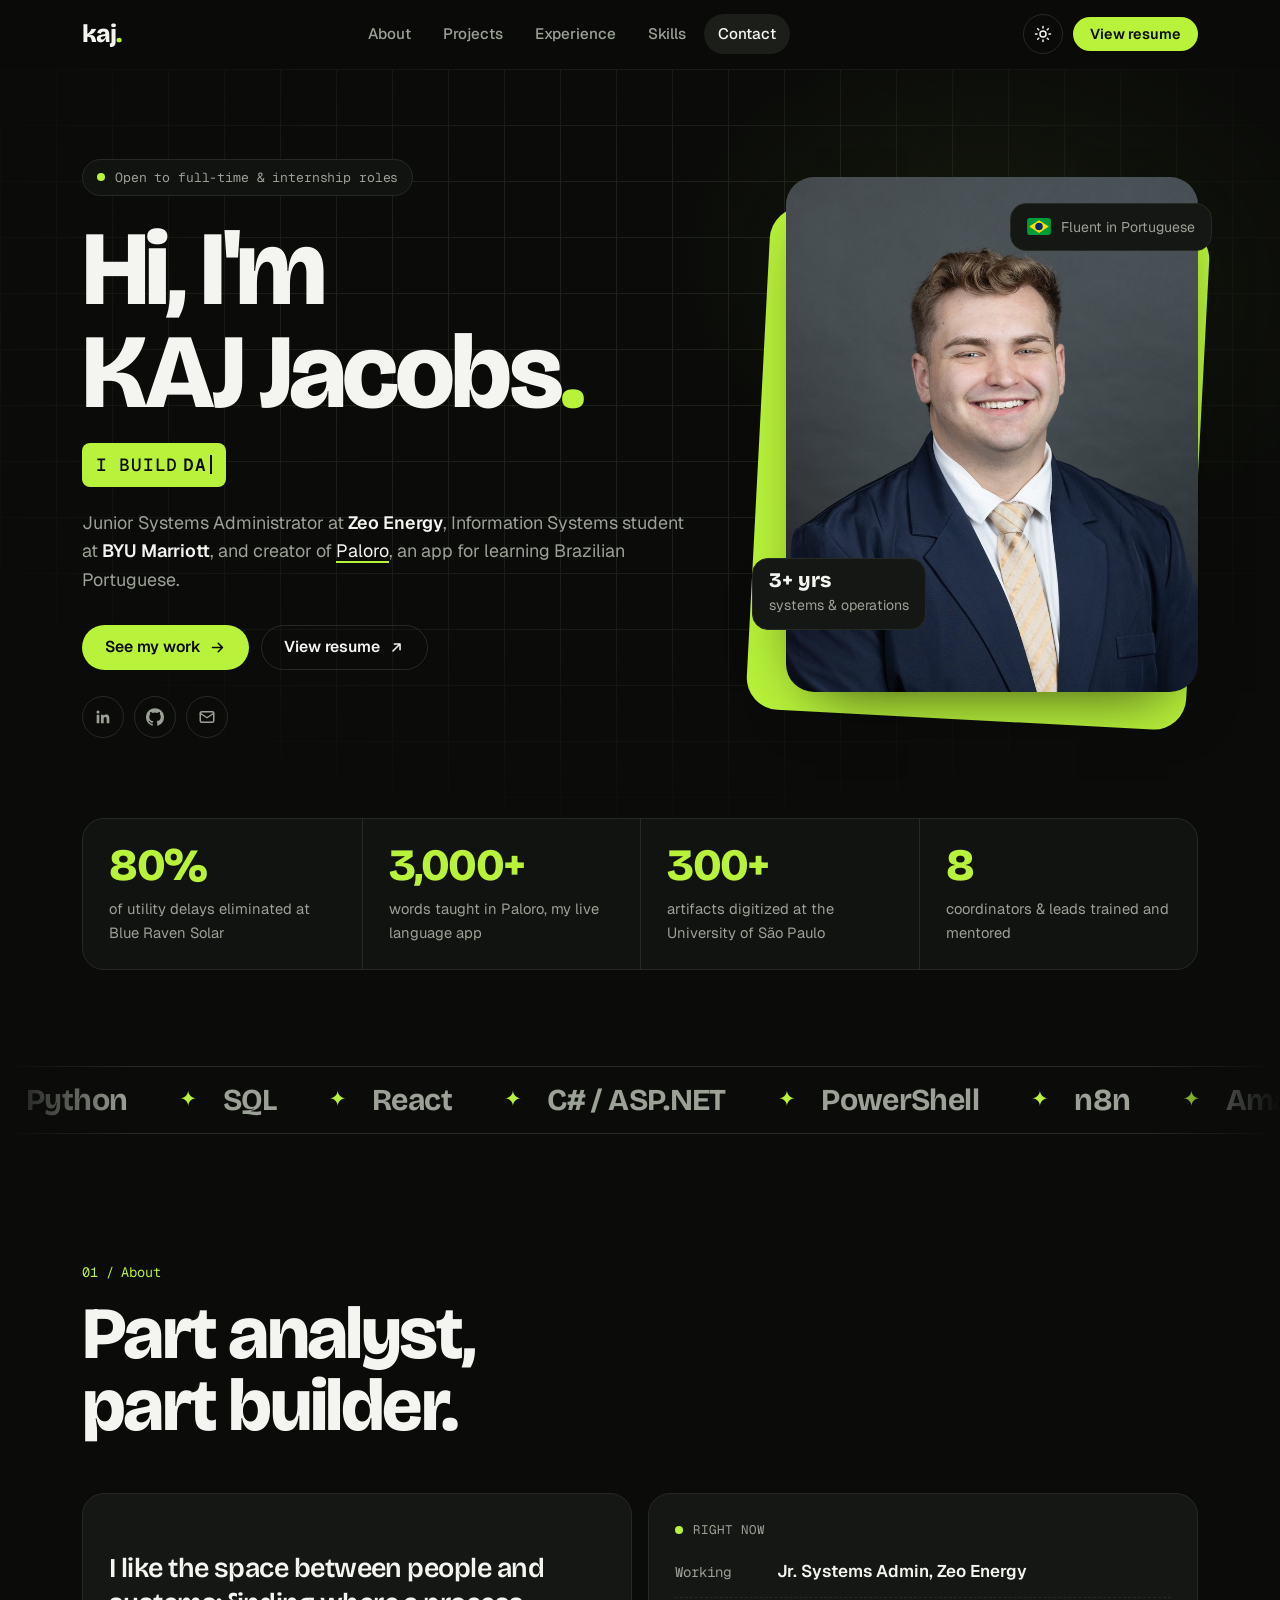
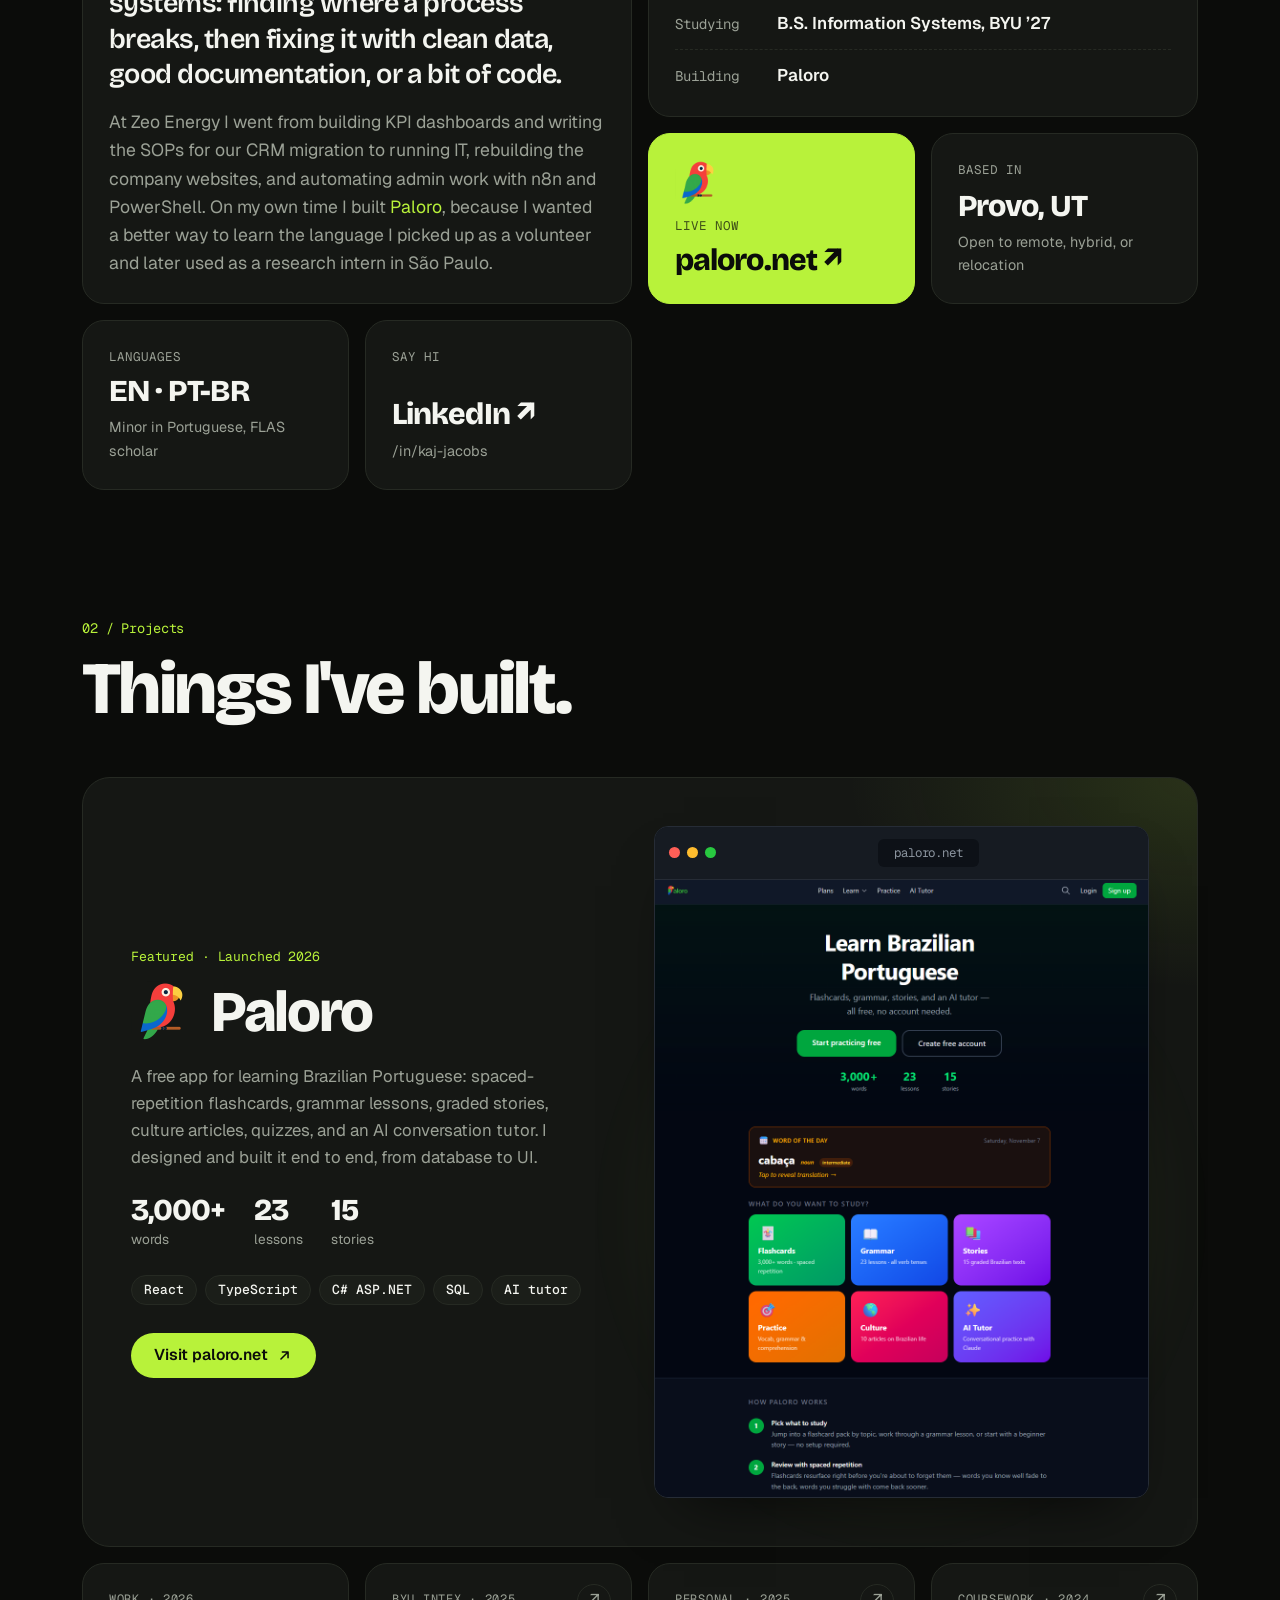
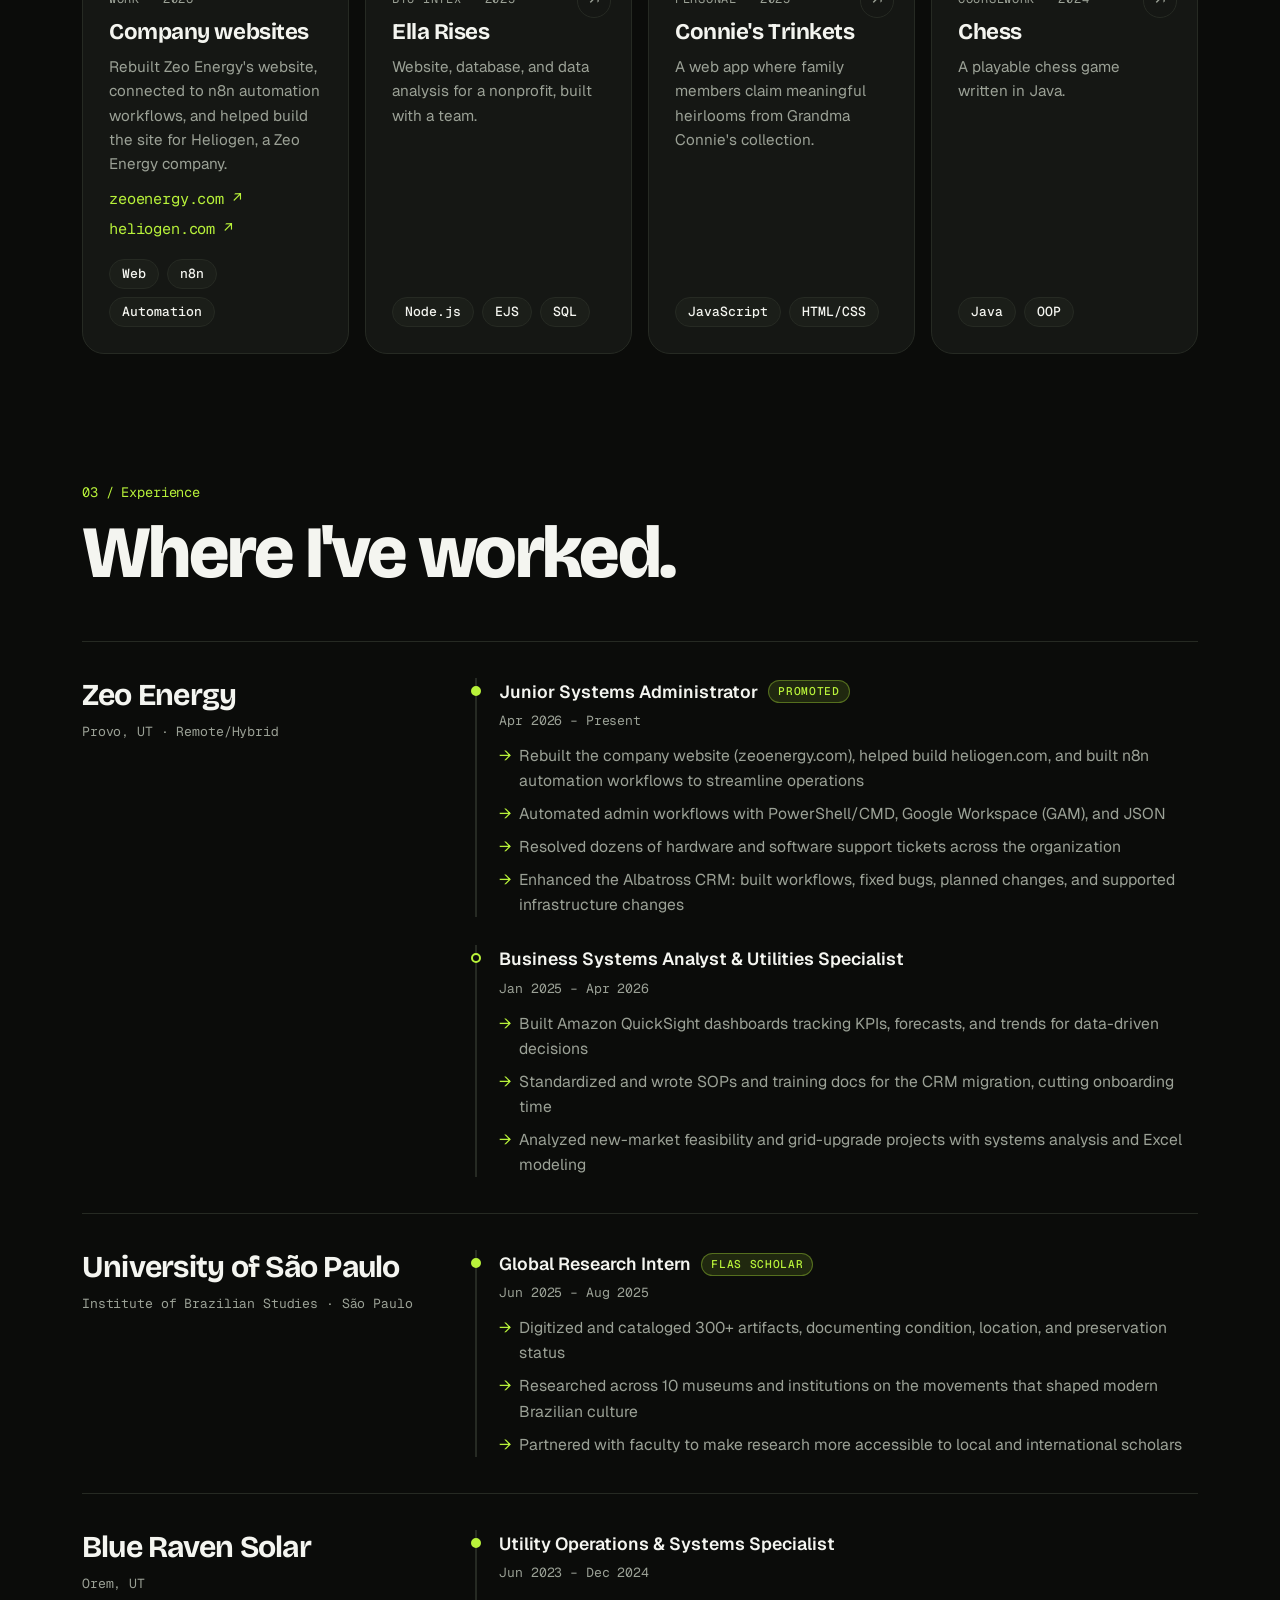
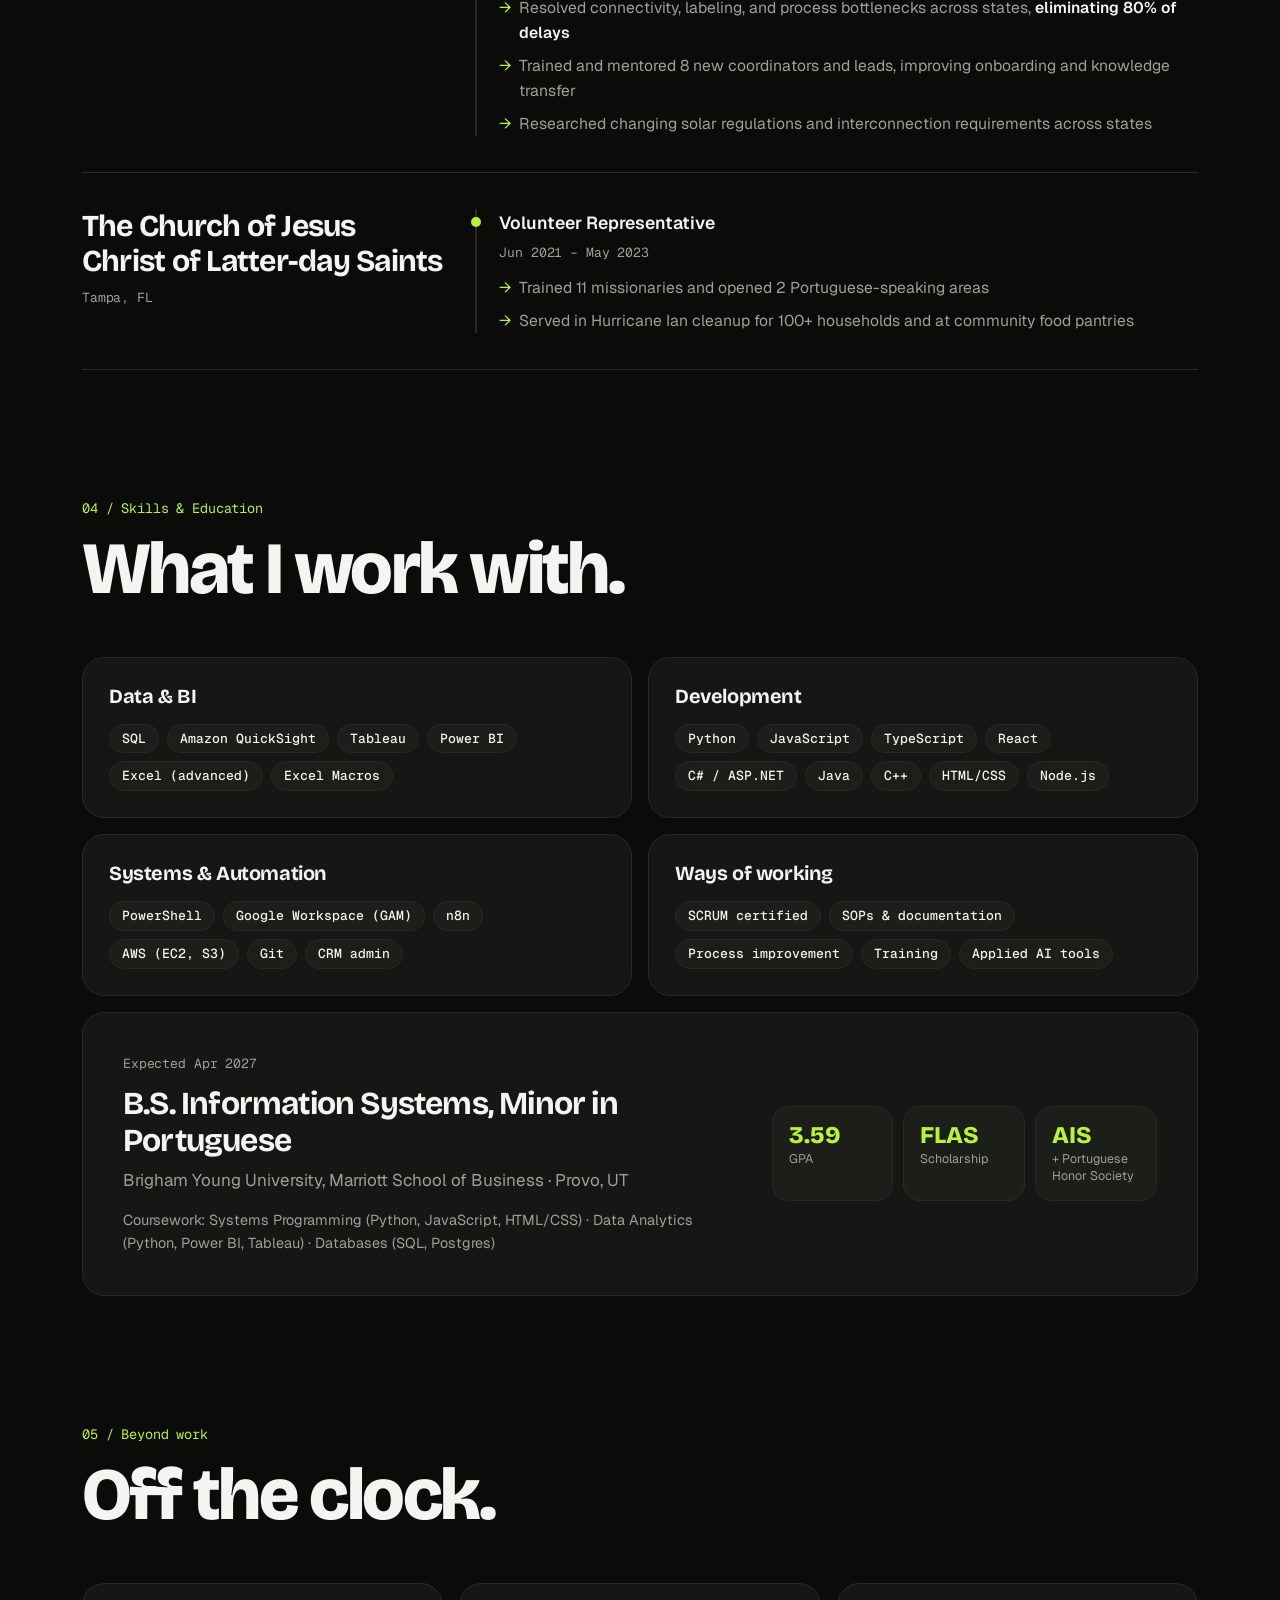
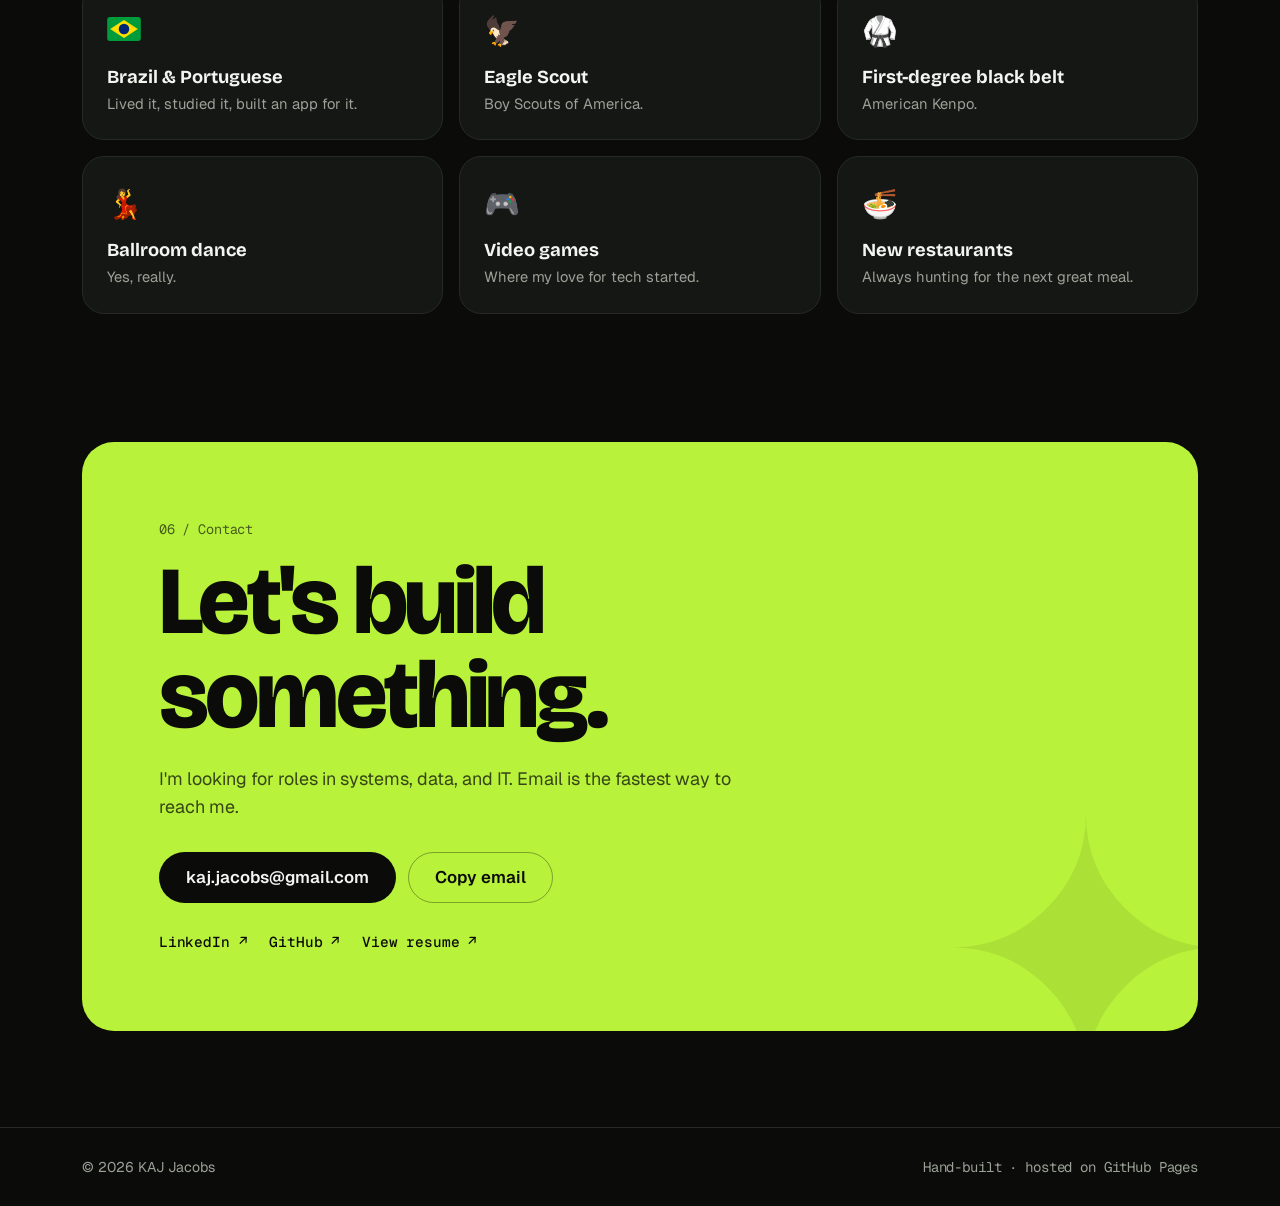
==== commit 226e822d: "quick image swap" ====
--- a/index.html
+++ b/index.html
@@ -210,44 +210,10 @@
             </a>
           </div>
           <div class="shot">
-            <div class="browser pw" role="region" aria-label="Interactive Paloro flashcard demo">
-              <div class="browser-bar"><i></i><i></i><i></i><span class="mono">paloro.net/flashcards</span></div>
-              <div class="pw-body">
-                <div class="pw-top">
-                  <span class="pw-brand"><img src="assets/img/paloro-icon.png" width="22" height="22" alt="" />paloro</span>
-                  <span class="pw-progress mono"><span id="pw-count">1 / 8</span><span class="pw-bar"><span id="pw-fill"></span></span></span>
-                </div>
-
-                <button class="pw-card" id="pw-card" type="button" aria-live="polite" aria-label="Flashcard. Click to flip.">
-                  <span class="pw-face pw-front">
-                    <span class="pw-tag mono" id="pw-pos">noun</span>
-                    <span class="pw-word" id="pw-word">saudade</span>
-                    <span class="pw-hint">Tap to reveal translation →</span>
-                  </span>
-                  <span class="pw-face pw-back">
-                    <span class="pw-tag mono">english</span>
-                    <span class="pw-trans" id="pw-trans">a deep longing for someone or something you love</span>
-                    <span class="pw-ex" id="pw-ex">“Tô com saudade de você.” · I miss you.</span>
-                  </span>
-                </button>
-
-                <div class="pw-rate" id="pw-rate">
-                  <button type="button" data-r="again">Again</button>
-                  <button type="button" data-r="good">Good</button>
-                  <button type="button" data-r="easy">Easy</button>
-                </div>
-
-                <div class="pw-tiles">
-                  <a href="https://paloro.net" target="_blank" rel="noopener" class="t-green">Flashcards<span>3,000+ words</span></a>
-                  <a href="https://paloro.net" target="_blank" rel="noopener" class="t-blue">Grammar<span>23 lessons</span></a>
-                  <a href="https://paloro.net" target="_blank" rel="noopener" class="t-purple">Stories<span>15 texts</span></a>
-                  <a href="https://paloro.net" target="_blank" rel="noopener" class="t-orange">Practice<span>Quizzes</span></a>
-                  <a href="https://paloro.net" target="_blank" rel="noopener" class="t-pink">Culture<span>10 articles</span></a>
-                  <a href="https://paloro.net" target="_blank" rel="noopener" class="t-violet">AI Tutor<span>Chat in PT</span></a>
-                </div>
-              </div>
-            </div>
-            <p class="pw-caption mono">↑ try it: a live mini version of Paloro's flashcards</p>
+            <a class="browser" href="https://paloro.net" target="_blank" rel="noopener" aria-label="Open paloro.net">
+              <div class="browser-bar"><i></i><i></i><i></i><span class="mono">paloro.net</span></div>
+              <img src="assets/img/paloro-screenshot.png" width="1032" height="1292" loading="lazy" decoding="async" alt="Paloro home page: Learn Brazilian Portuguese, with flashcards, grammar, stories, practice, culture and AI tutor tiles" />
+            </a>
           </div>
         </article>
 
--- a/css/site.css
+++ b/css/site.css
@@ -304,66 +304,8 @@
   transition: transform 0.35s ease, border-color 0.35s ease;
 }
 
-/* ---------- Paloro widget (mirrors the app's dark navy UI) ---------- */
-.pw { color: #e6edf3; font-family: var(--font-body); }
-.pw-body {
-  padding: 18px; display: grid; gap: 14px;
-  background: radial-gradient(400px 200px at 50% 0%, rgba(0, 200, 83, 0.12), transparent 70%), #0b1220;
-}
-.pw-top { display: flex; align-items: center; justify-content: space-between; gap: 12px; }
-.pw-brand { display: flex; align-items: center; gap: 8px; font-weight: 700; color: #22c55e; letter-spacing: -0.02em; }
-.pw-brand img { border-radius: 6px; }
-.pw-progress { display: flex; align-items: center; gap: 10px; font-size: 0.75rem; color: #8b949e; }
-.pw-bar { width: 90px; height: 6px; border-radius: 99px; background: #1f2937; overflow: hidden; }
-.pw-bar span { display: block; height: 100%; width: 12.5%; background: #22c55e; border-radius: inherit; transition: width 0.4s ease; }
-
-.pw-card {
-  position: relative; display: block; width: 100%; min-height: 190px; padding: 0;
-  border: 0; background: transparent; cursor: pointer; perspective: 1000px; color: inherit; font: inherit;
-}
-.pw-face {
-  position: absolute; inset: 0; display: flex; flex-direction: column; align-items: flex-start; justify-content: center; gap: 8px;
-  padding: 22px; border-radius: 16px; text-align: left;
-  backface-visibility: hidden; -webkit-backface-visibility: hidden;
-  transition: transform 0.5s cubic-bezier(.3, .7, .2, 1);
-}
-.pw-front { background: #1c1410; border: 1px solid #7c4a12; }
-.pw-back { background: #0f1f17; border: 1px solid #166534; transform: rotateY(180deg); }
-.pw-card.flipped .pw-front { transform: rotateY(-180deg); }
-.pw-card.flipped .pw-back { transform: rotateY(0); }
-.pw-card:hover .pw-face { border-color: #f59e0b; }
-.pw-card.flipped:hover .pw-back { border-color: #22c55e; }
-.pw-tag { font-size: 0.7rem; text-transform: uppercase; letter-spacing: 0.1em; color: #fbbf24; }
-.pw-back .pw-tag { color: #4ade80; }
-.pw-word { font: 800 clamp(2rem, 4vw, 2.6rem)/1 var(--font-display); letter-spacing: -0.03em; color: #fff; }
-.pw-hint { font-size: 0.85rem; font-style: italic; color: #fbbf24; }
-.pw-trans { font: 700 1.25rem/1.3 var(--font-display); color: #fff; }
-.pw-ex { font-size: 0.88rem; color: #9ca3af; }
-
-.pw-rate { display: grid; grid-template-columns: repeat(3, 1fr); gap: 8px; }
-.pw-rate button {
-  padding: 10px; border-radius: 10px; font: 600 0.88rem/1 var(--font-body); cursor: pointer;
-  border: 1px solid #263041; background: #111827; color: #e6edf3; transition: background 0.2s, border-color 0.2s, transform 0.15s;
-}
-.pw-rate button:hover { transform: translateY(-1px); }
-.pw-rate [data-r="again"]:hover { border-color: #ef4444; background: #2a1215; }
-.pw-rate [data-r="good"]:hover { border-color: #22c55e; background: #0f2418; }
-.pw-rate [data-r="easy"]:hover { border-color: #3b82f6; background: #0f1a2e; }
-
-.pw-tiles { display: grid; grid-template-columns: repeat(3, 1fr); gap: 8px; }
-.pw-tiles a {
-  display: flex; flex-direction: column; gap: 2px; padding: 12px; border-radius: 12px;
-  color: #fff; font-weight: 700; font-size: 0.9rem; transition: transform 0.2s ease, filter 0.2s;
-}
-.pw-tiles a span { font-weight: 400; font-size: 0.72rem; opacity: 0.85; }
-.pw-tiles a:hover { transform: translateY(-2px); filter: brightness(1.1); text-decoration: none; }
-.t-green { background: linear-gradient(135deg, #00c853, #059669); }
-.t-blue { background: linear-gradient(135deg, #3b82f6, #1d4ed8); }
-.t-purple { background: linear-gradient(135deg, #a855f7, #6d28d9); }
-.t-orange { background: linear-gradient(135deg, #f97316, #ea580c); }
-.t-pink { background: linear-gradient(135deg, #f43f5e, #db2777); }
-.t-violet { background: linear-gradient(135deg, #8b5cf6, #6d28d9); }
-.pw-caption { text-align: center; font-size: 0.78rem; color: var(--muted); margin-top: 14px; position: relative; z-index: 1; }
+.browser:hover { transform: translateY(-6px); border-color: var(--lime); text-decoration: none; }
+.browser img { width: 100%; height: auto; }
 .browser-bar { display: flex; align-items: center; gap: 7px; padding: 12px 14px; background: #161b22; border-bottom: 1px solid #262c36; }
 .browser-bar i { width: 11px; height: 11px; border-radius: 50%; background: #3a404a; }
 .browser-bar i:first-child { background: #ff5f57; } .browser-bar i:nth-child(2) { background: #febc2e; } .browser-bar i:nth-child(3) { background: #28c840; }
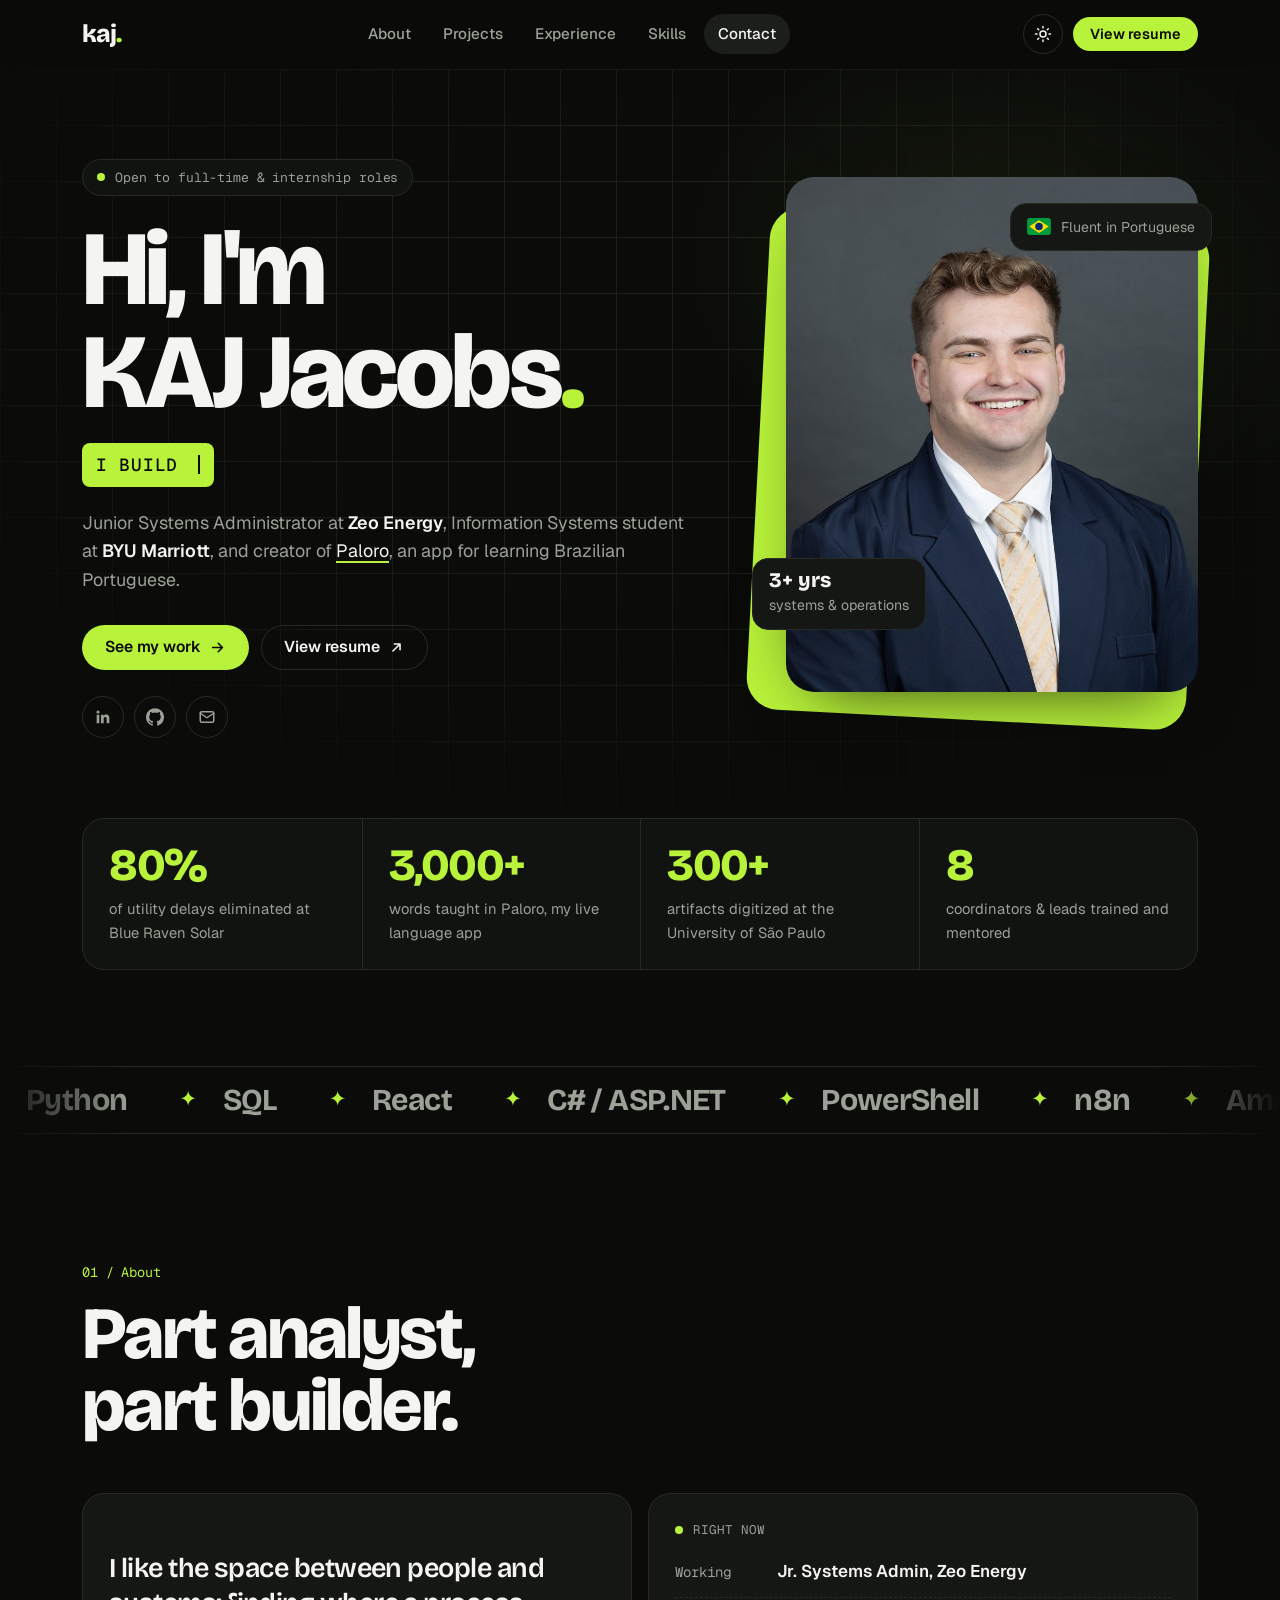
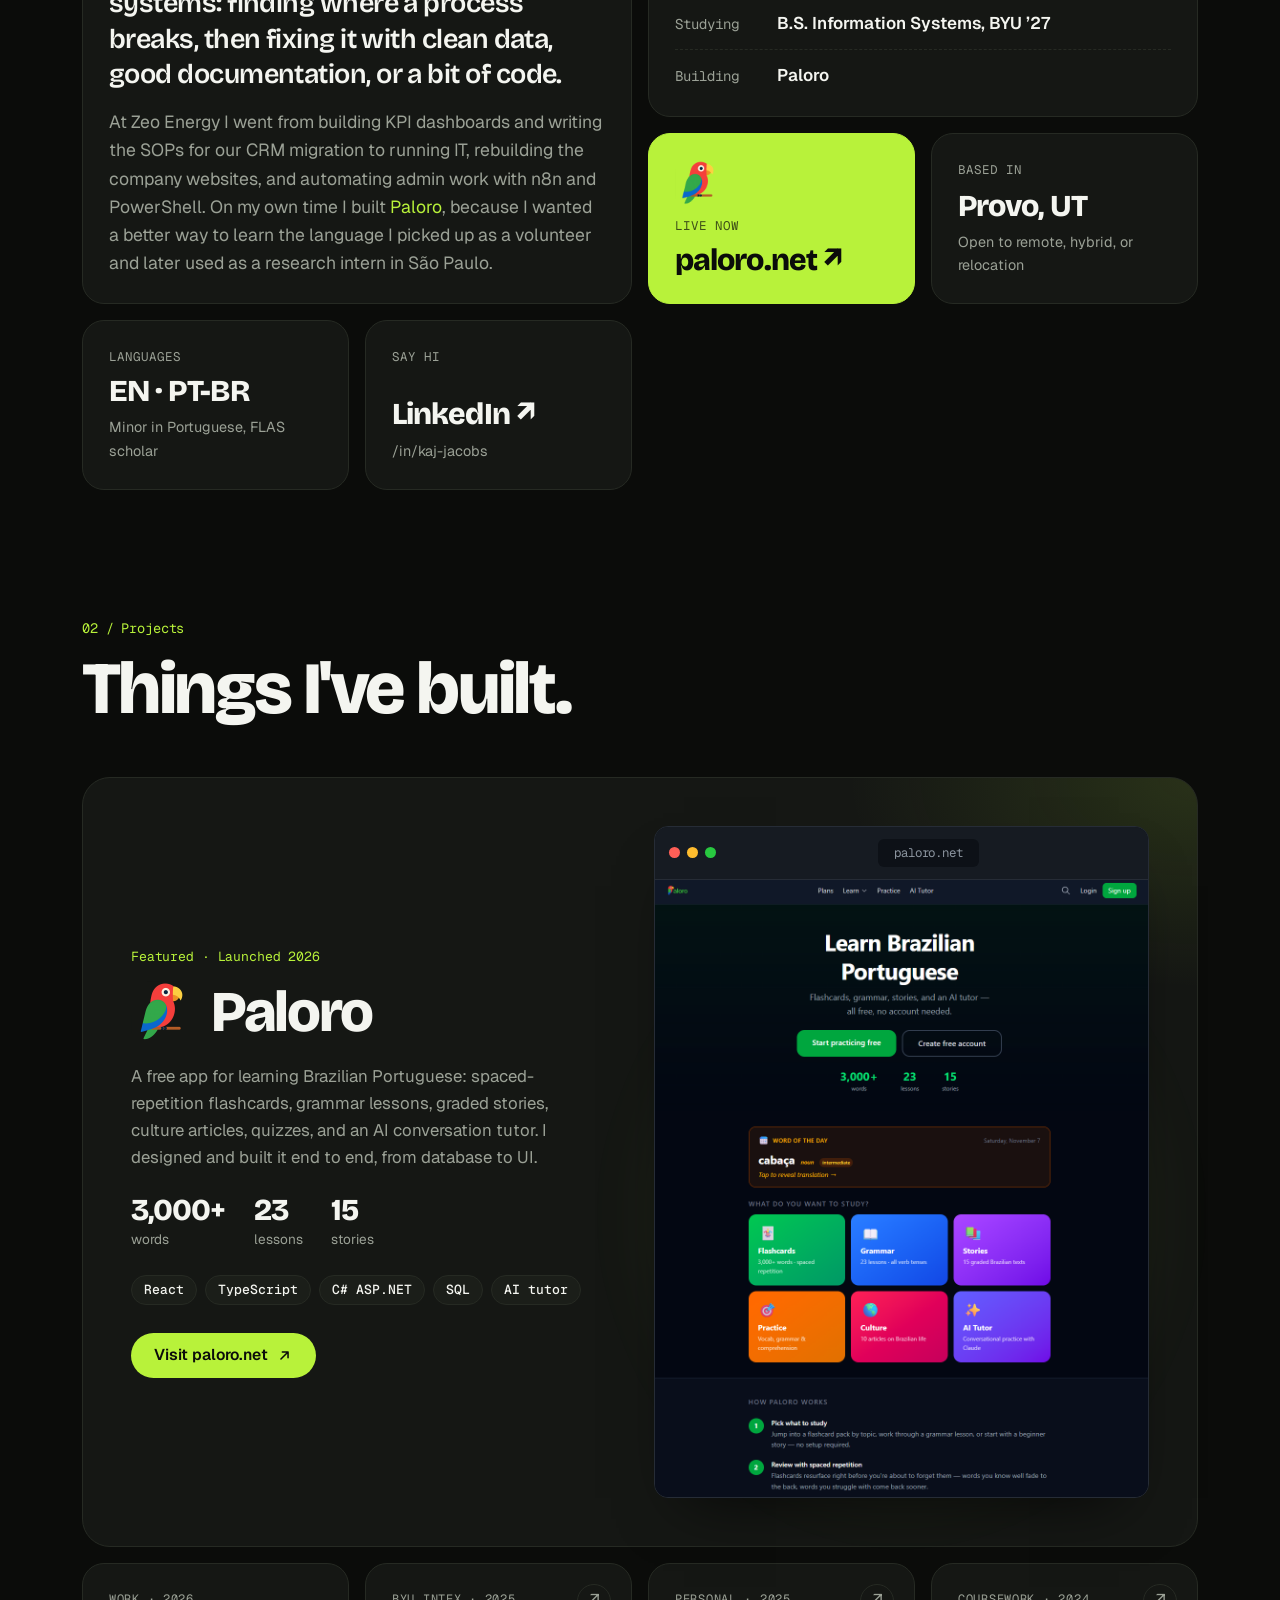
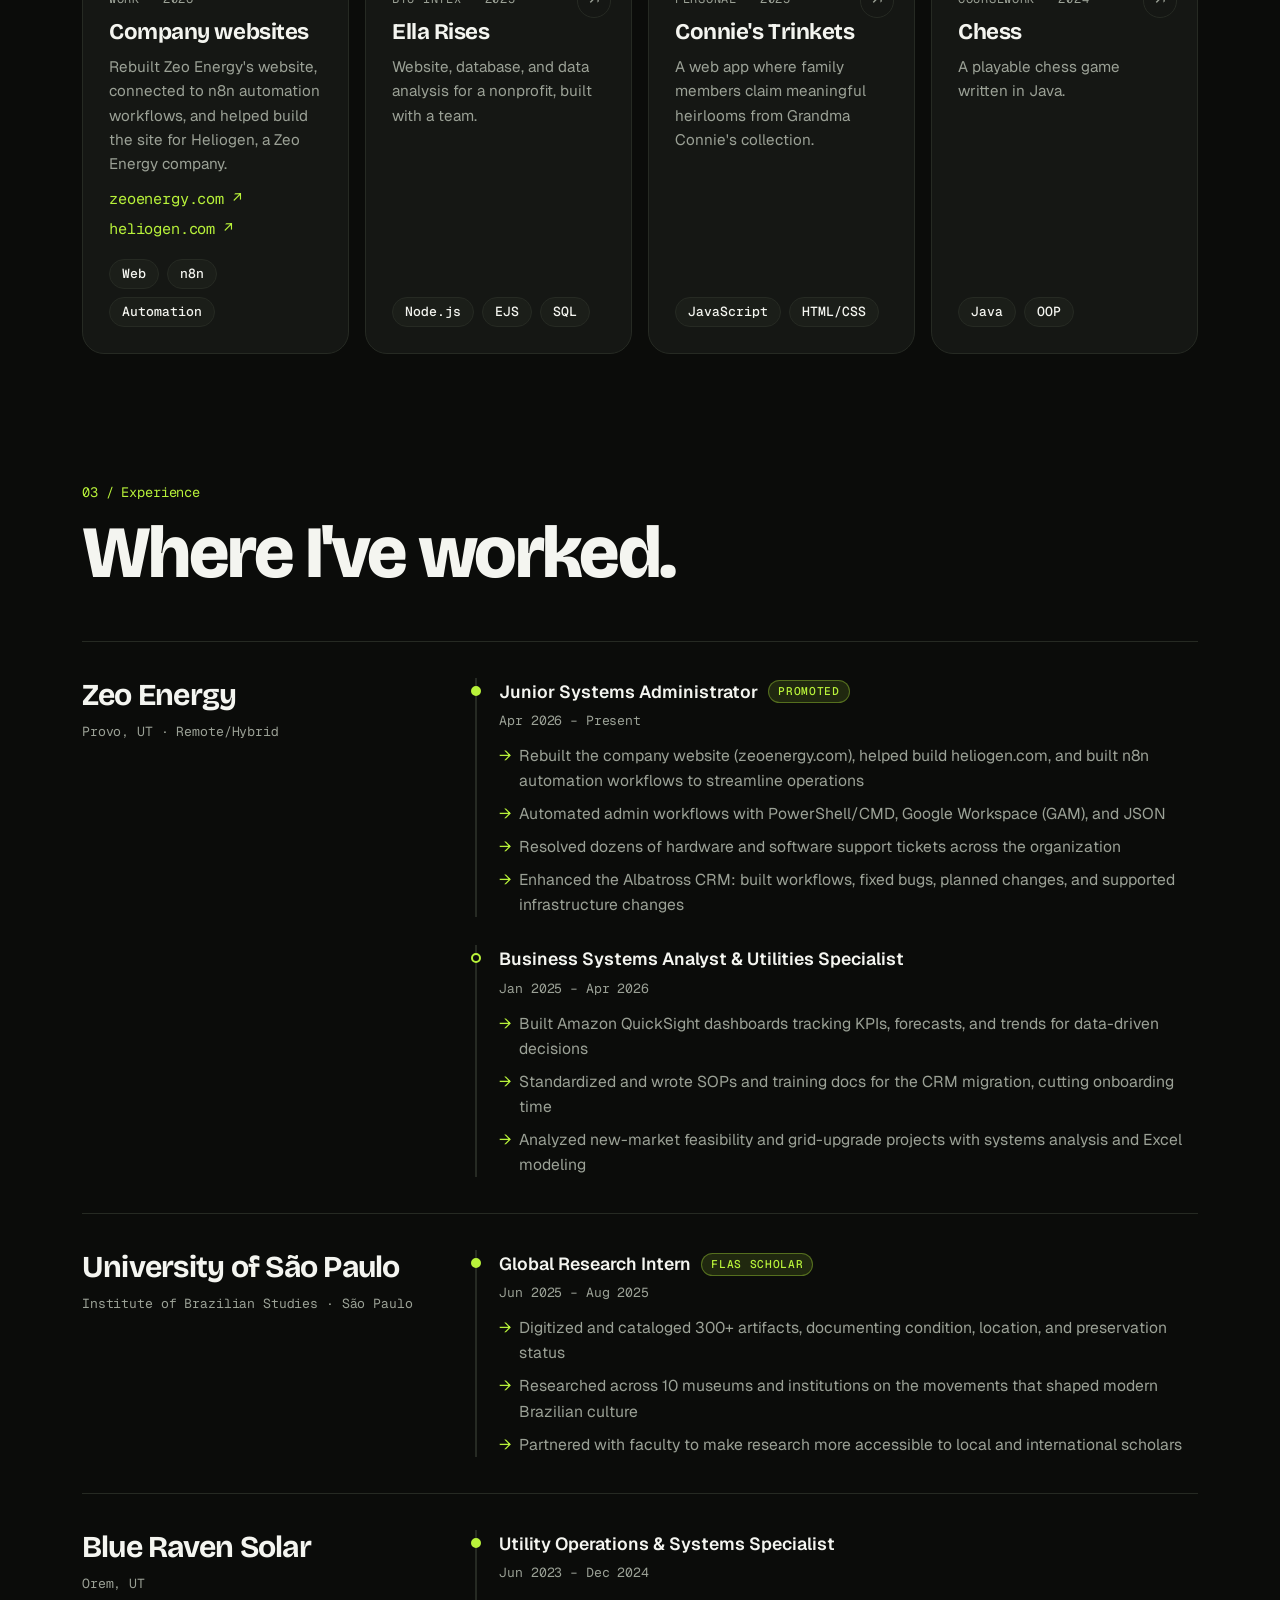
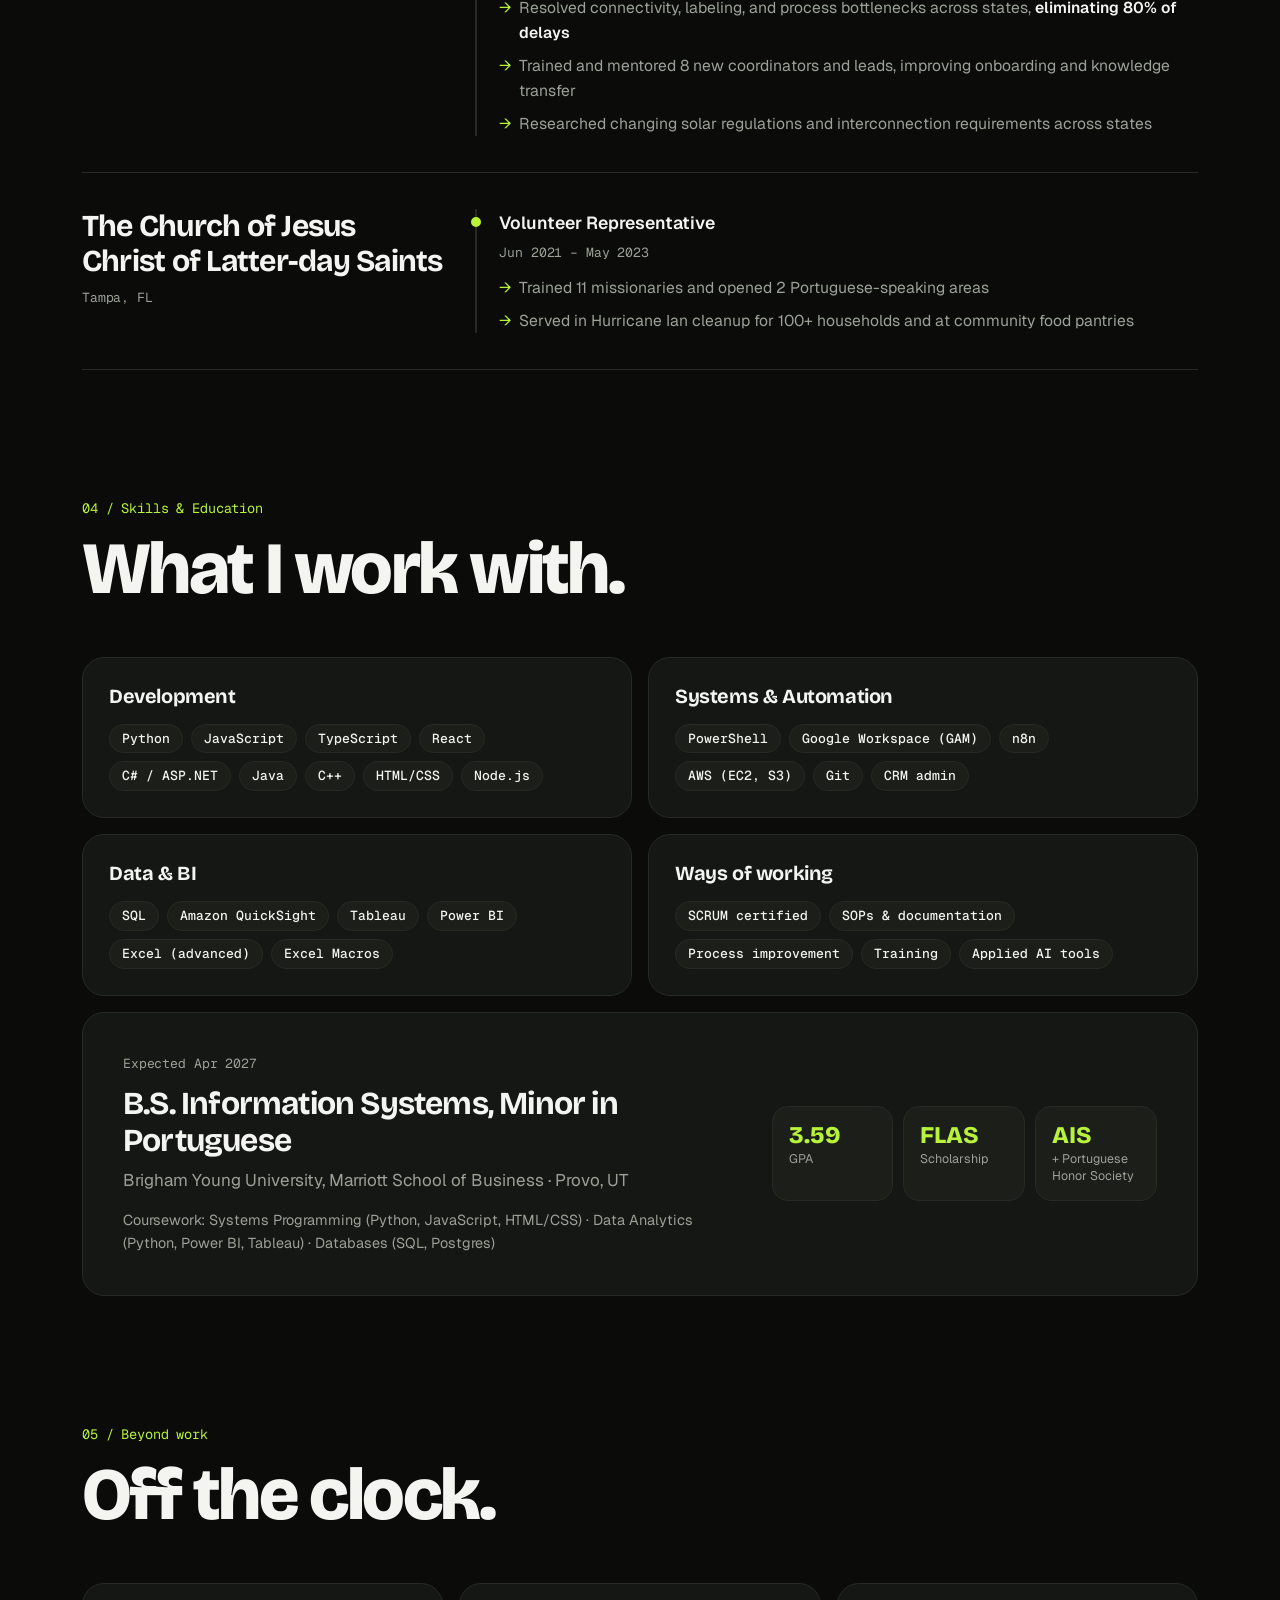
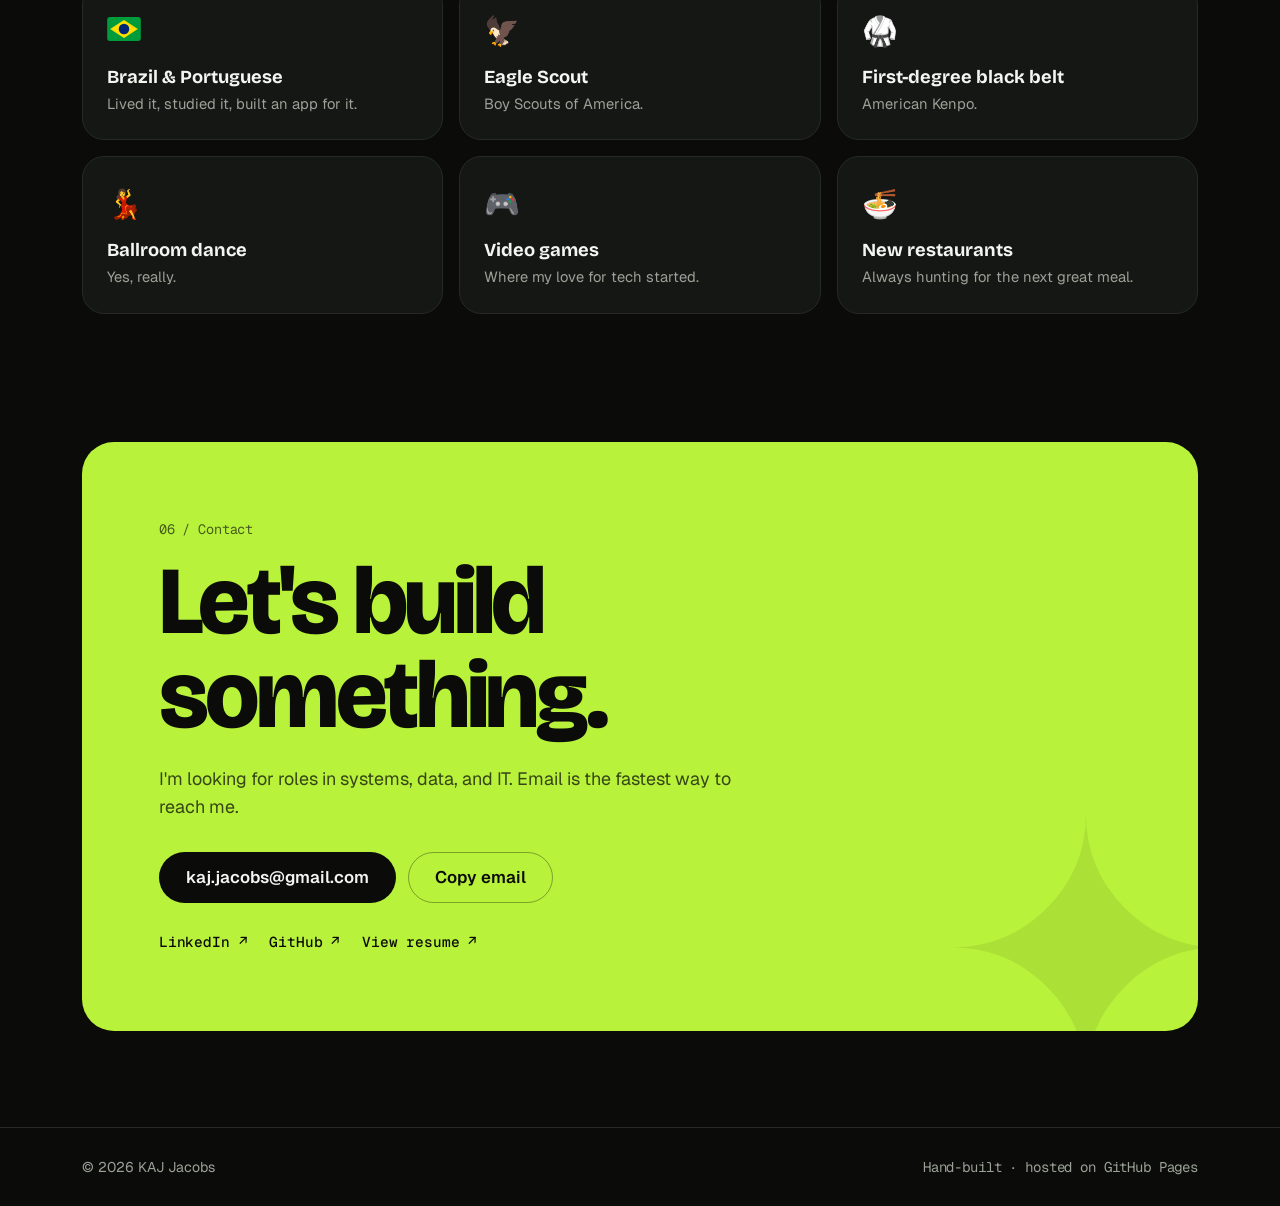
==== commit 68f913f2: "Reintroduce Data & BI skills section in index.html" ====
--- a/index.html
+++ b/index.html
@@ -355,16 +355,16 @@
         </div>
         <div class="skills-grid">
           <div class="skill-group reveal">
-            <h3>Data &amp; BI</h3>
-            <ul class="chips"><li>SQL</li><li>Amazon QuickSight</li><li>Tableau</li><li>Power BI</li><li>Excel (advanced)</li><li>Excel Macros</li></ul>
-          </div>
-          <div class="skill-group reveal">
             <h3>Development</h3>
             <ul class="chips"><li>Python</li><li>JavaScript</li><li>TypeScript</li><li>React</li><li>C# / ASP.NET</li><li>Java</li><li>C++</li><li>HTML/CSS</li><li>Node.js</li></ul>
           </div>
           <div class="skill-group reveal">
             <h3>Systems &amp; Automation</h3>
             <ul class="chips"><li>PowerShell</li><li>Google Workspace (GAM)</li><li>n8n</li><li>AWS (EC2, S3)</li><li>Git</li><li>CRM admin</li></ul>
+          </div>
+          <div class="skill-group reveal">
+            <h3>Data &amp; BI</h3>
+            <ul class="chips"><li>SQL</li><li>Amazon QuickSight</li><li>Tableau</li><li>Power BI</li><li>Excel (advanced)</li><li>Excel Macros</li></ul>
           </div>
           <div class="skill-group reveal">
             <h3>Ways of working</h3>
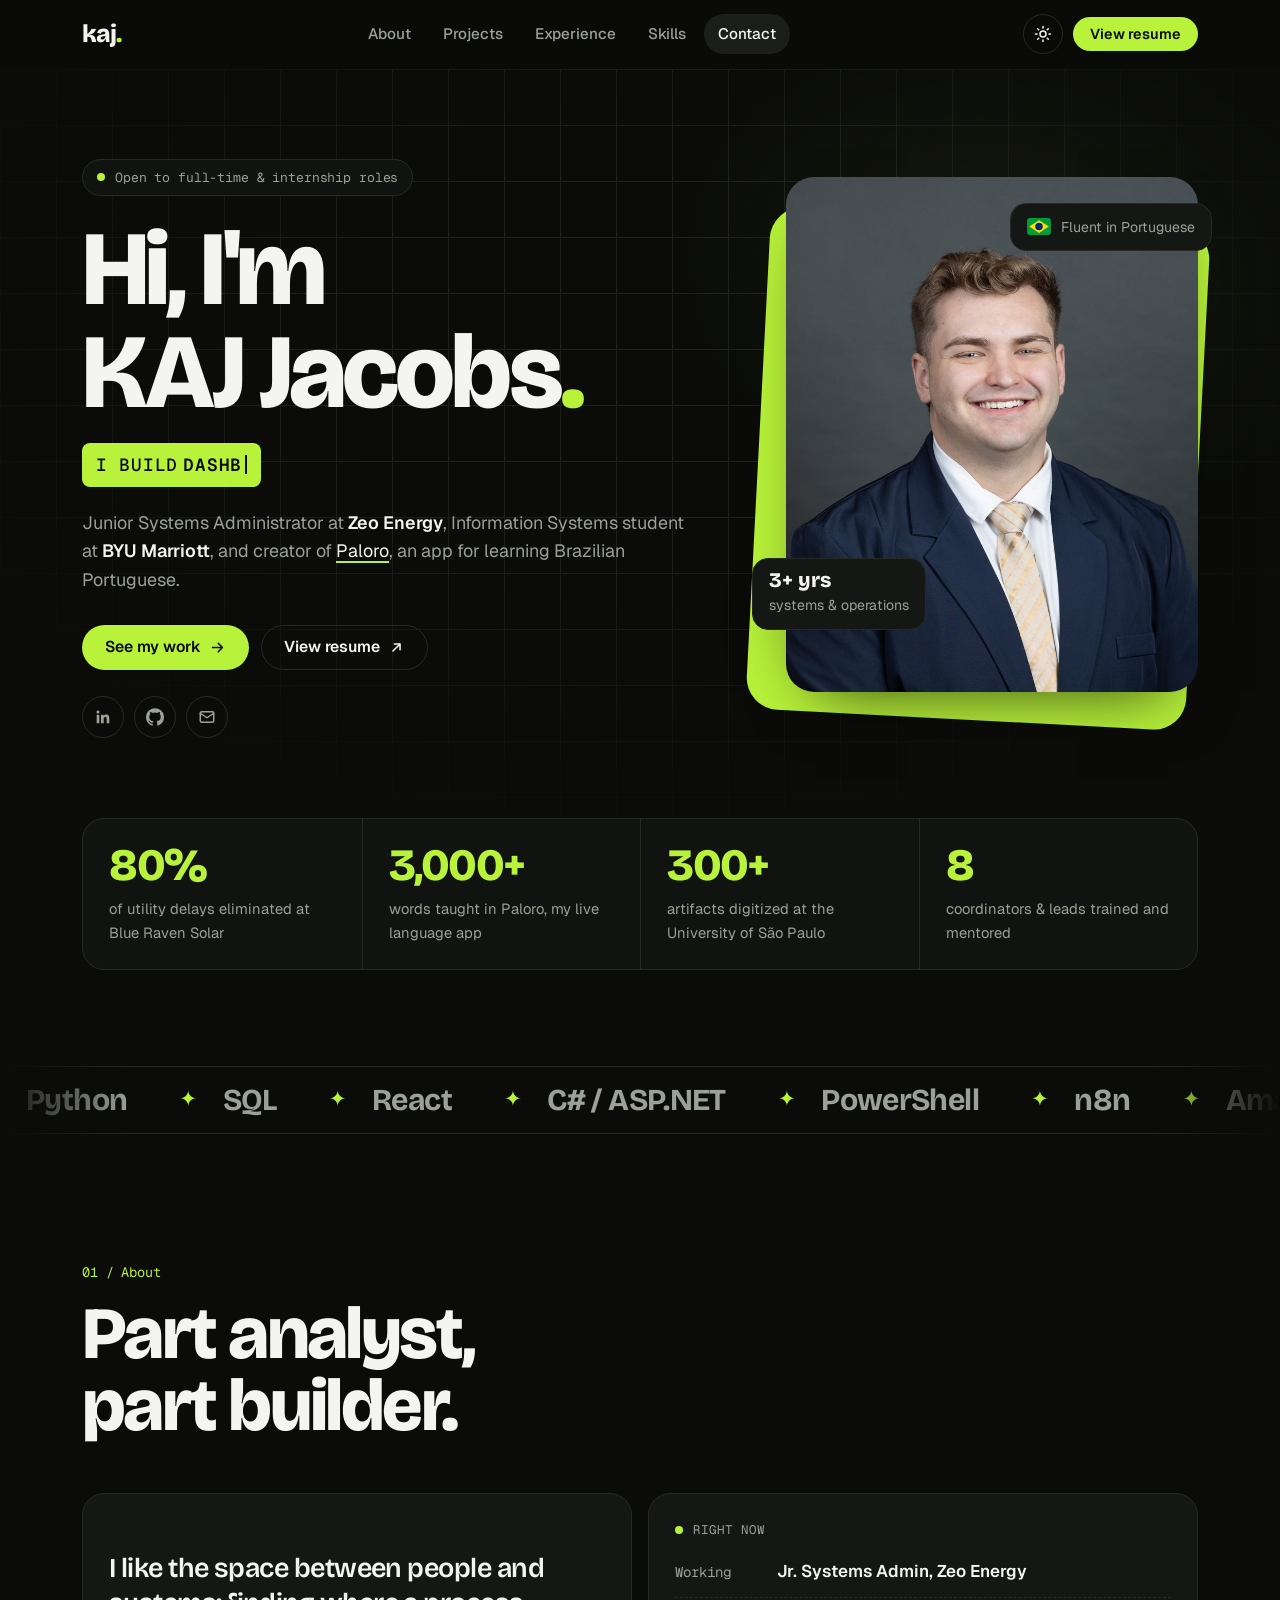
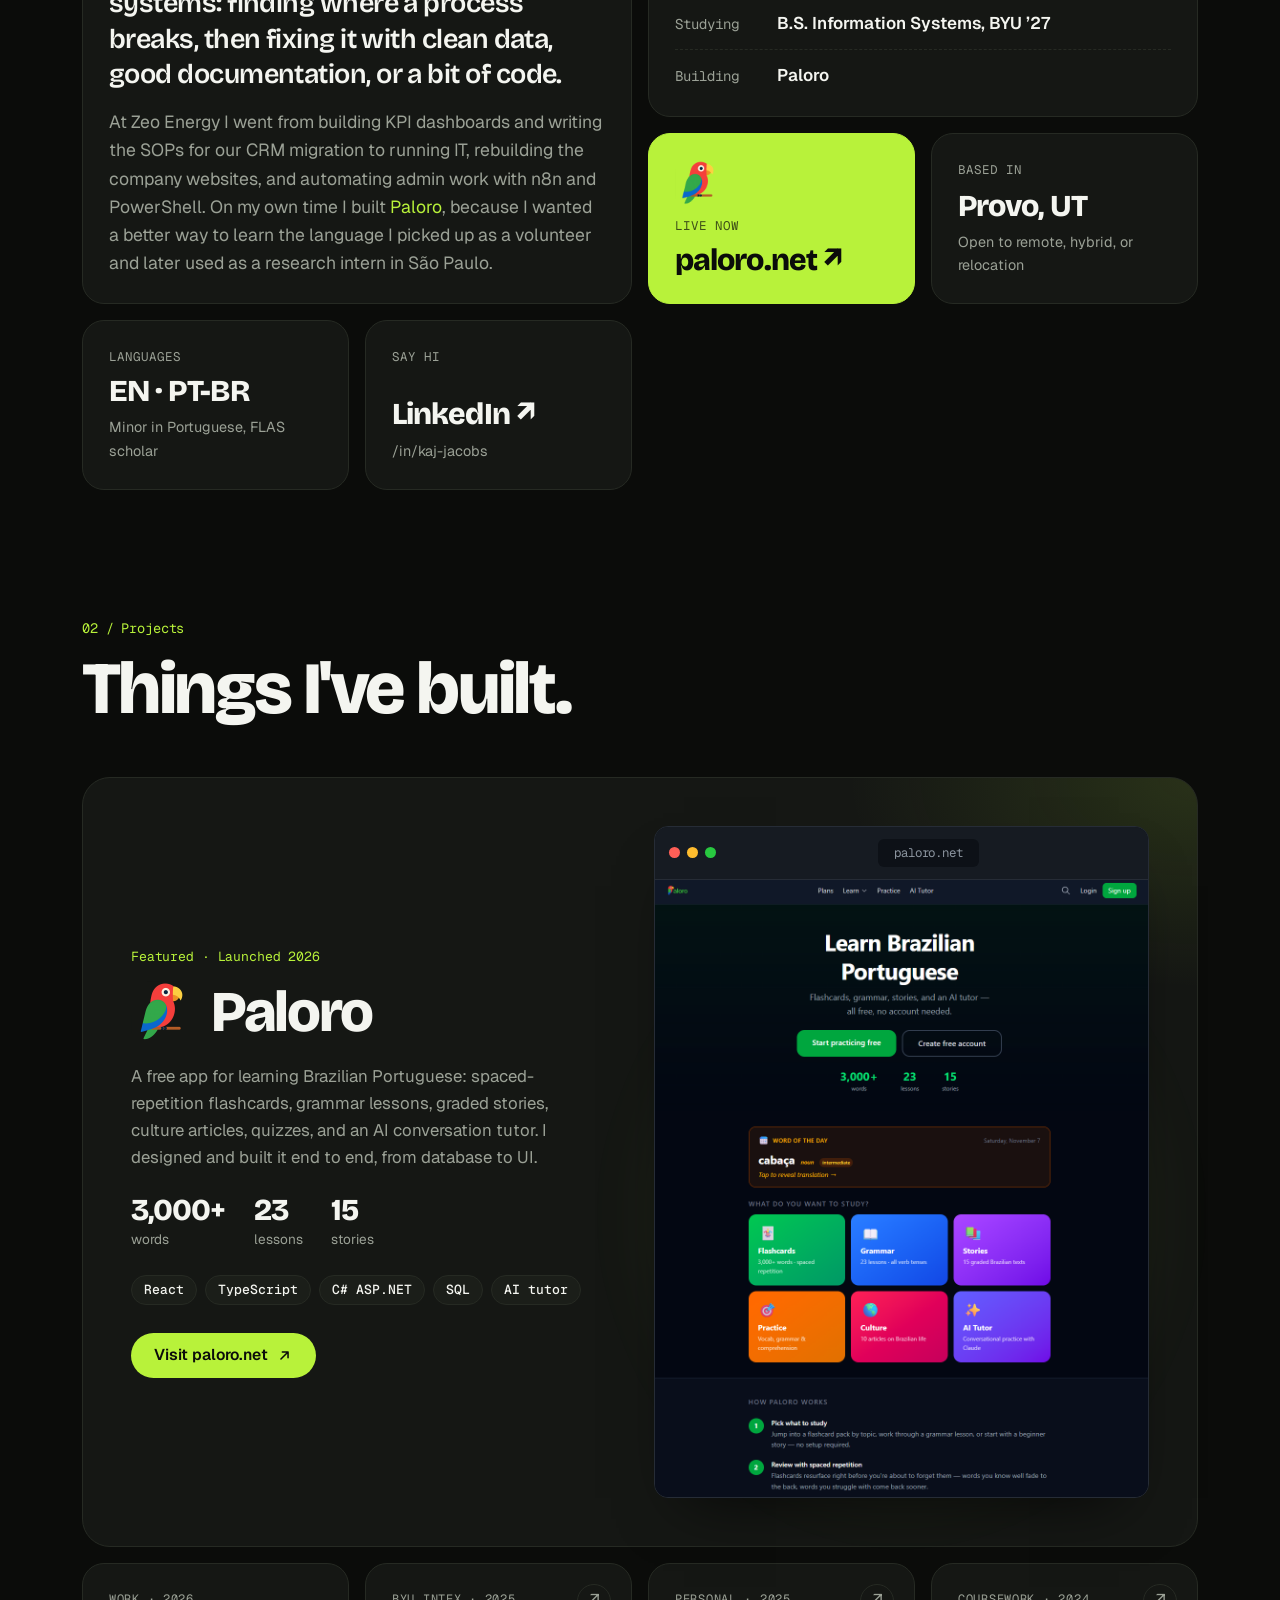
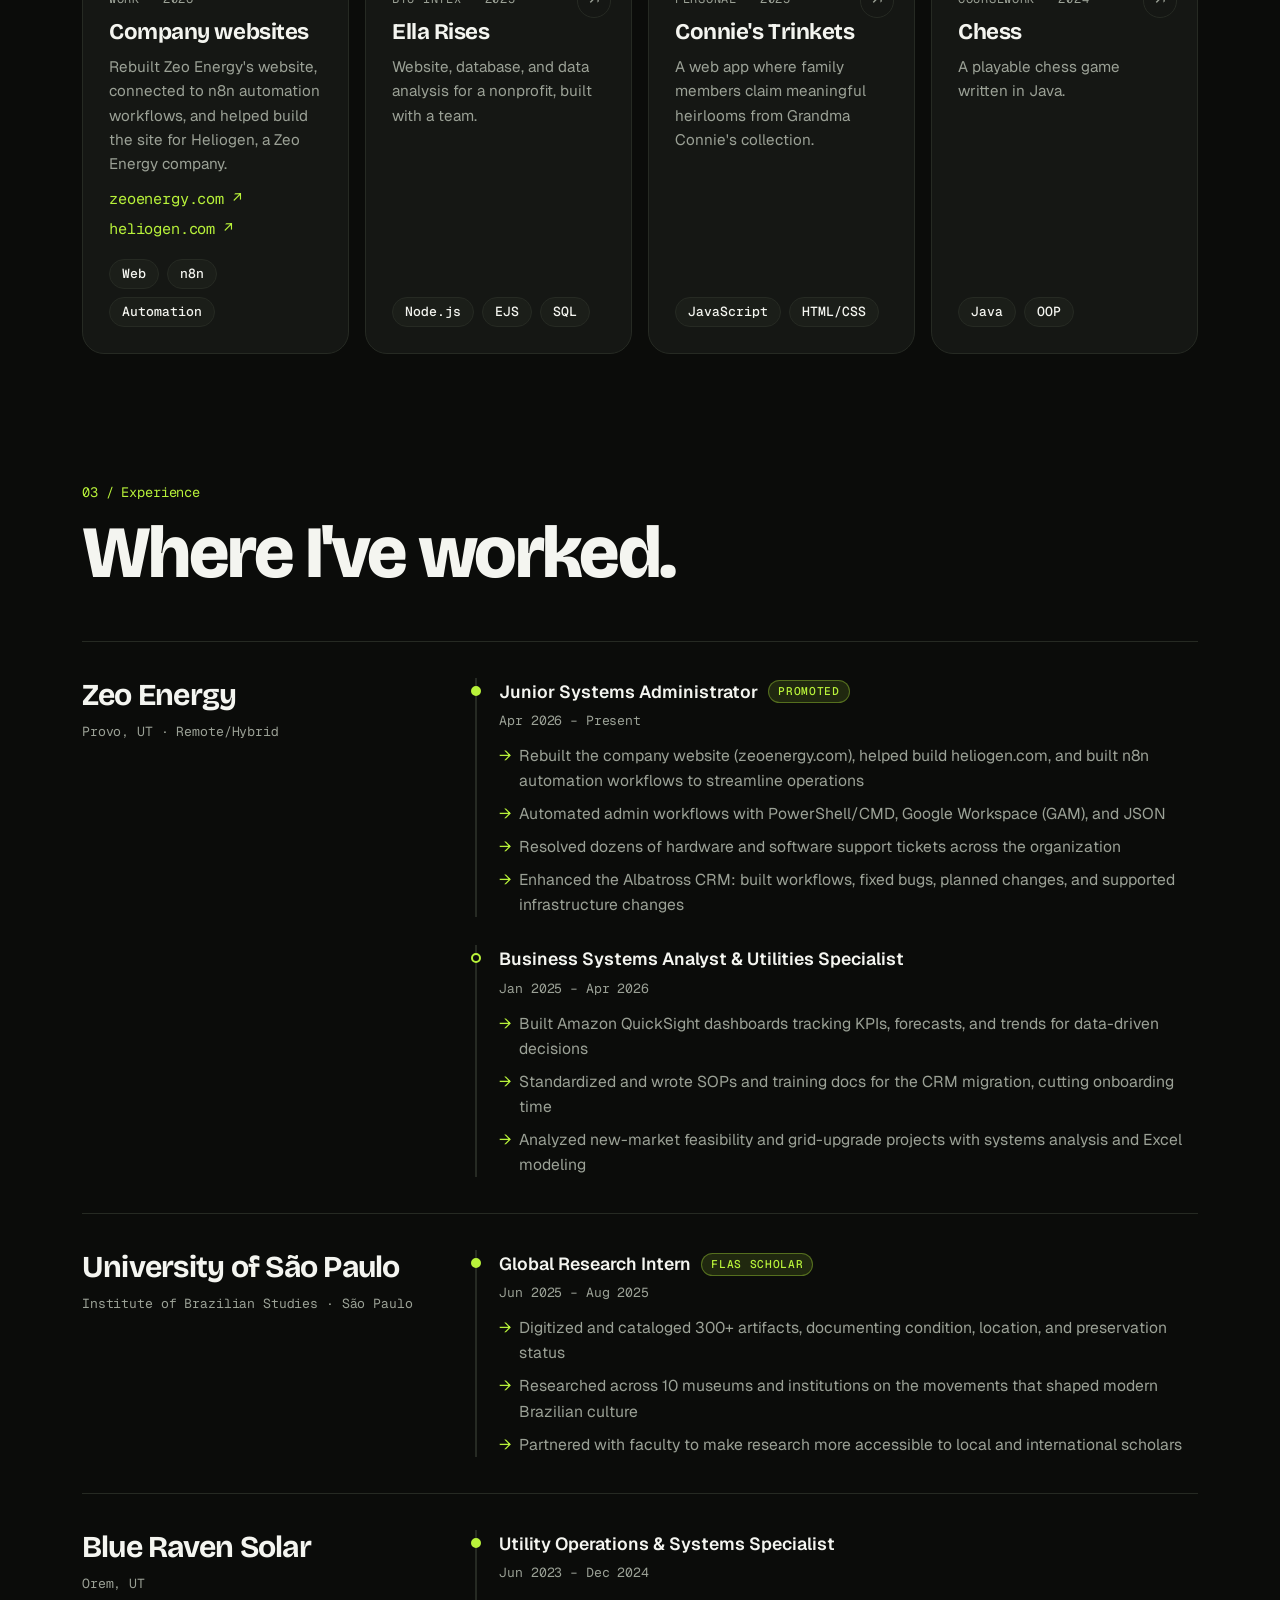
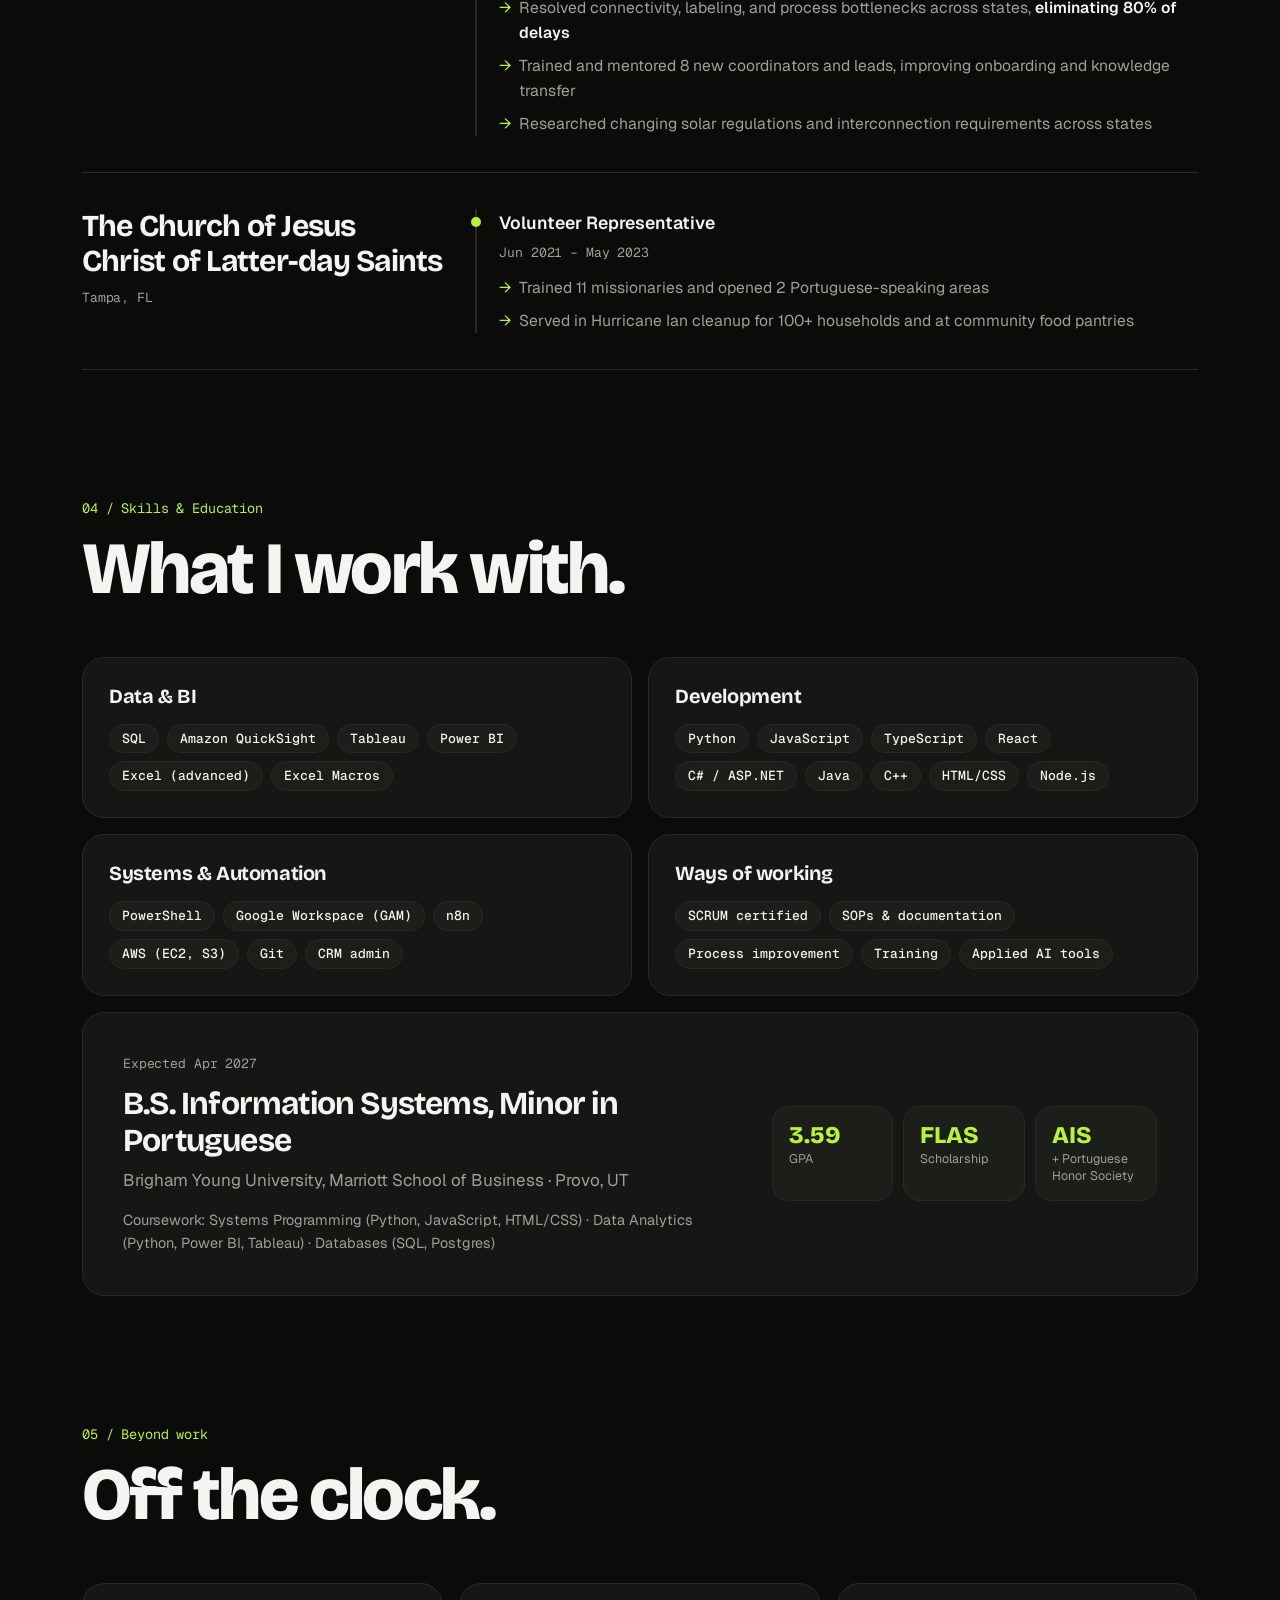
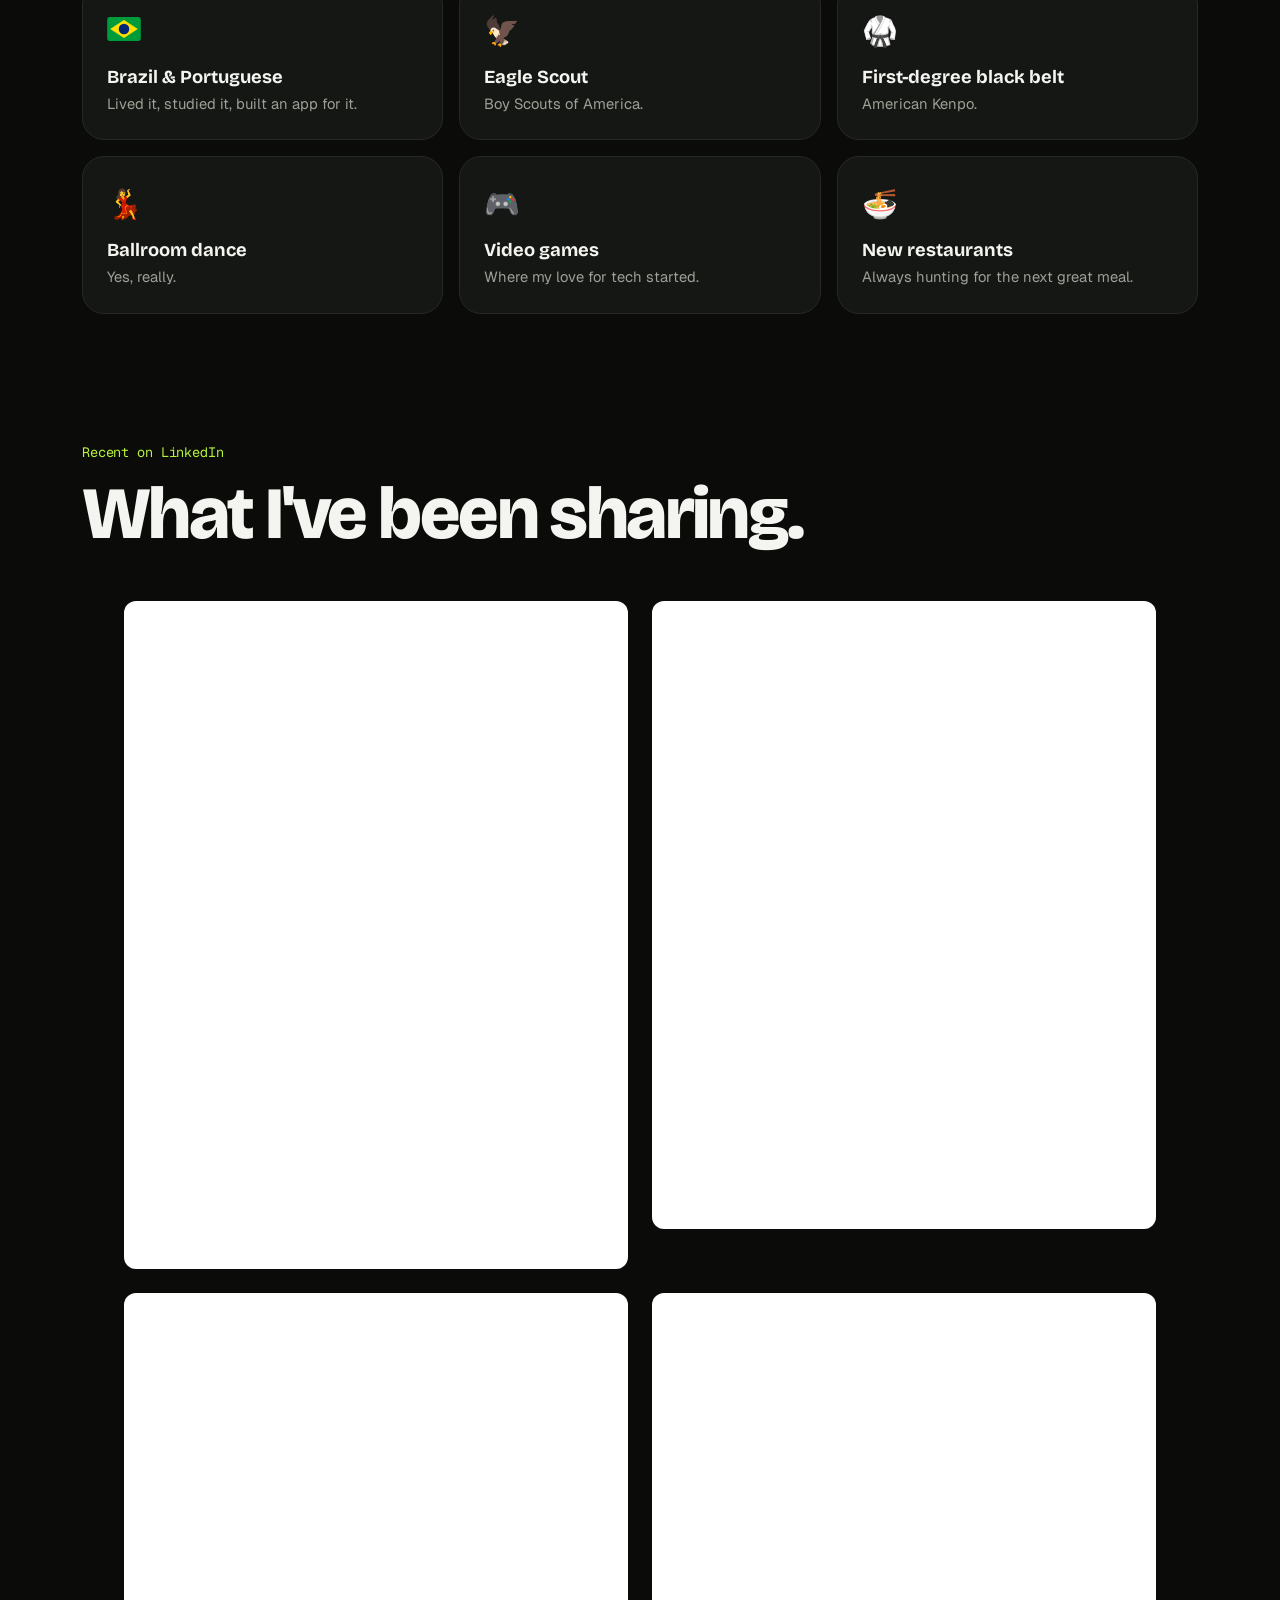
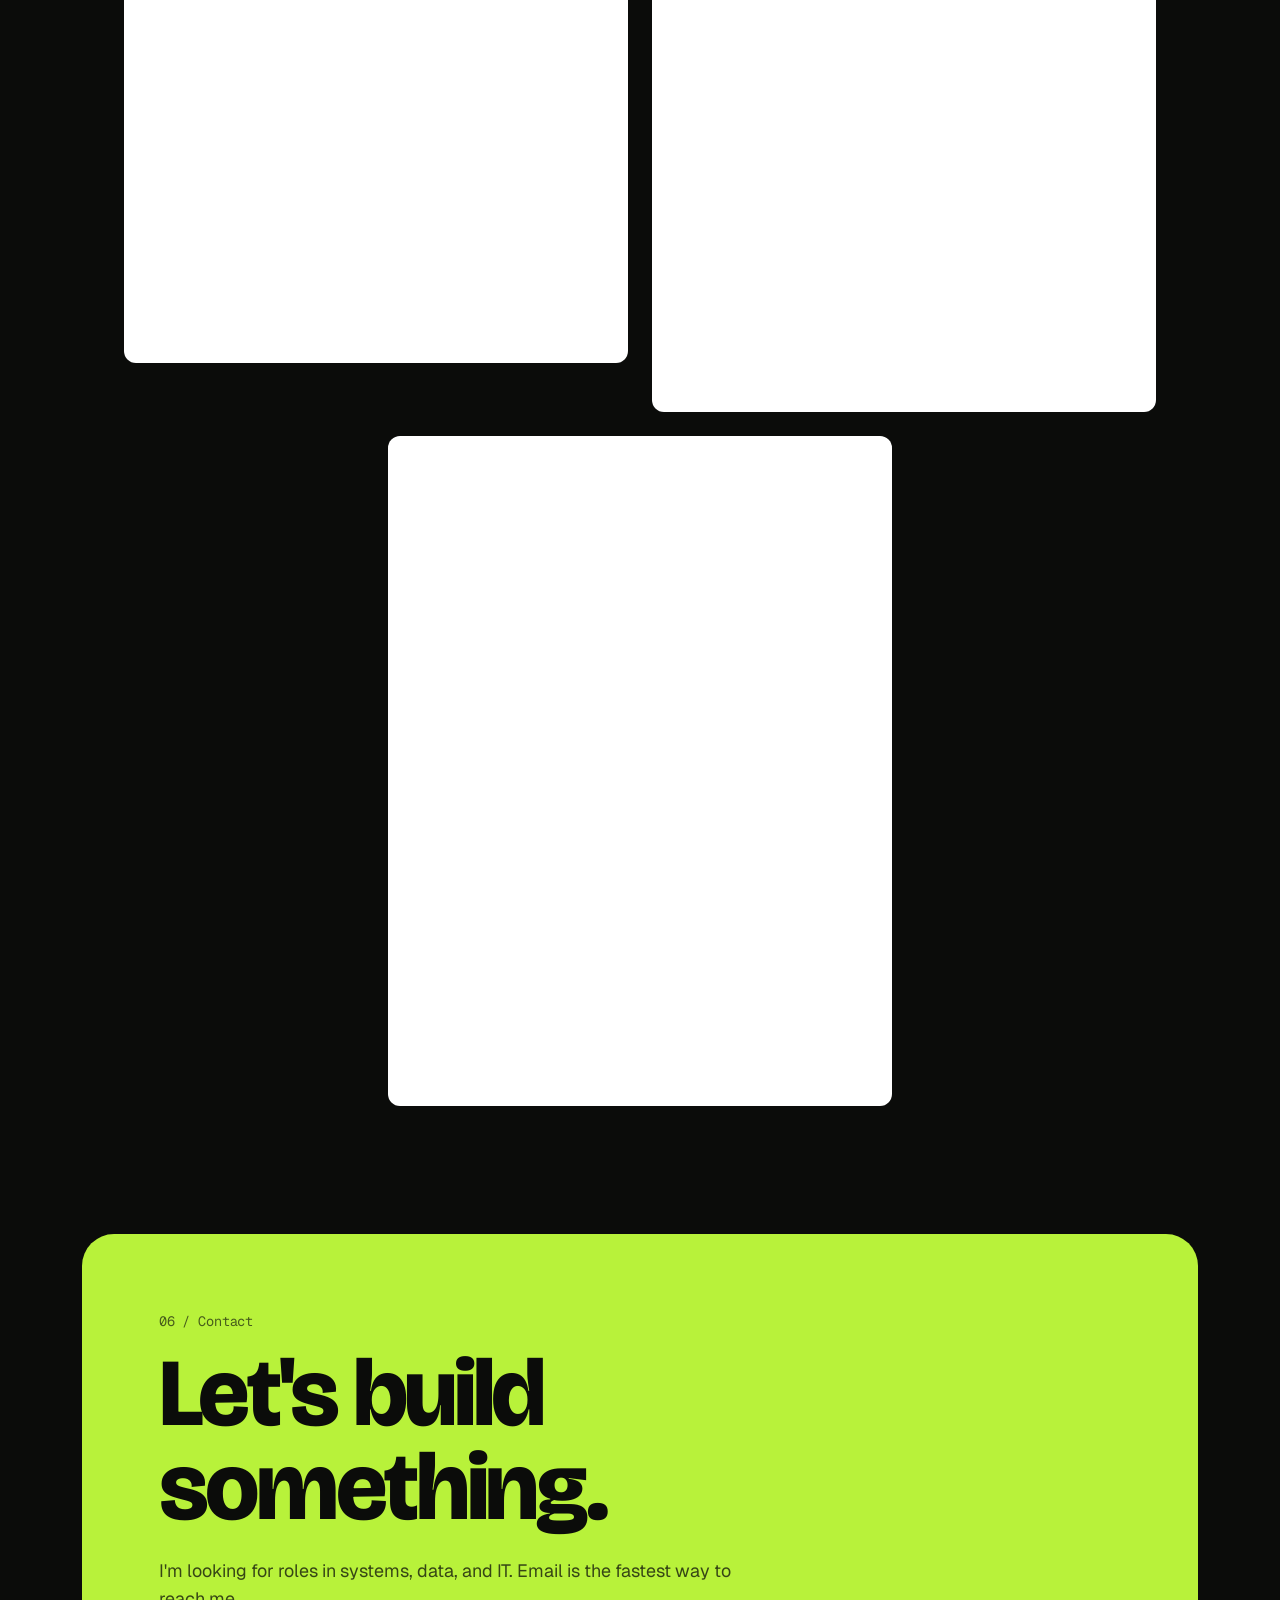
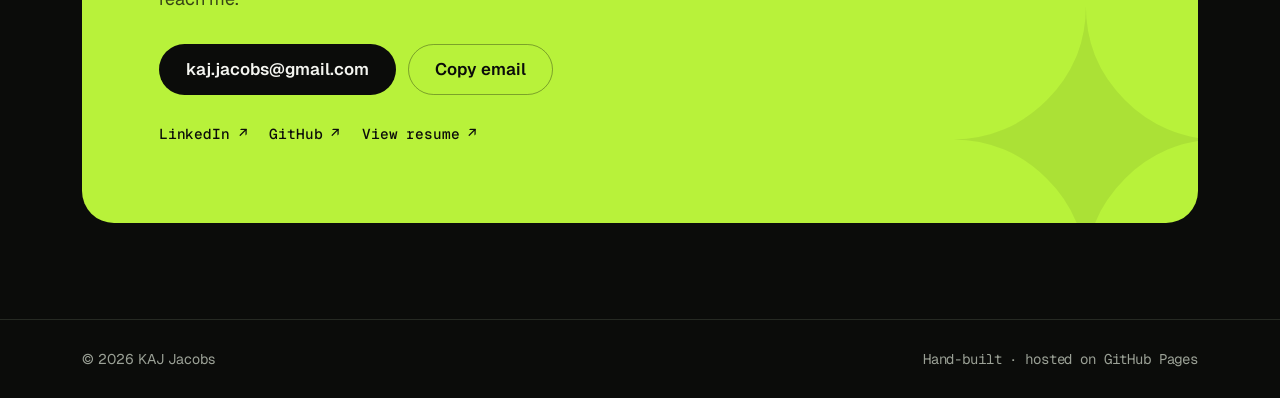
==== commit d4b0faf5: "added embedded linked in posts" ====
--- a/index.html
+++ b/index.html
@@ -355,16 +355,16 @@
         </div>
         <div class="skills-grid">
           <div class="skill-group reveal">
+            <h3>Data &amp; BI</h3>
+            <ul class="chips"><li>SQL</li><li>Amazon QuickSight</li><li>Tableau</li><li>Power BI</li><li>Excel (advanced)</li><li>Excel Macros</li></ul>
+          </div>
+          <div class="skill-group reveal">
             <h3>Development</h3>
             <ul class="chips"><li>Python</li><li>JavaScript</li><li>TypeScript</li><li>React</li><li>C# / ASP.NET</li><li>Java</li><li>C++</li><li>HTML/CSS</li><li>Node.js</li></ul>
           </div>
           <div class="skill-group reveal">
             <h3>Systems &amp; Automation</h3>
             <ul class="chips"><li>PowerShell</li><li>Google Workspace (GAM)</li><li>n8n</li><li>AWS (EC2, S3)</li><li>Git</li><li>CRM admin</li></ul>
-          </div>
-          <div class="skill-group reveal">
-            <h3>Data &amp; BI</h3>
-            <ul class="chips"><li>SQL</li><li>Amazon QuickSight</li><li>Tableau</li><li>Power BI</li><li>Excel (advanced)</li><li>Excel Macros</li></ul>
           </div>
           <div class="skill-group reveal">
             <h3>Ways of working</h3>
@@ -410,14 +410,18 @@
       LINKEDIN POSTS: on LinkedIn, open a post → "⋯" → "Embed this post", copy the <iframe>,
       and paste each one inside .posts below. Then remove the "hidden" attribute.
     -->
-    <section class="section" id="posts" hidden>
+    <section class="section" id="posts">
       <div class="wrap">
         <div class="section-head">
           <p class="eyebrow mono">Recent on LinkedIn</p>
           <h2 class="display">What I've been sharing.</h2>
         </div>
         <div class="posts">
-          <!-- paste LinkedIn embed iframes here -->
+          <iframe src="https://www.linkedin.com/embed/feed/update/urn:li:share:7522756267686363136?collapsed=1" height="668" width="504" frameborder="0" allowfullscreen="" loading="lazy" title="Embedded LinkedIn post"></iframe>
+          <iframe src="https://www.linkedin.com/embed/feed/update/urn:li:ugcPost:7520675188661948416?collapsed=1" height="628" width="504" frameborder="0" allowfullscreen="" loading="lazy" title="Embedded LinkedIn post"></iframe>
+          <iframe src="https://www.linkedin.com/embed/feed/update/urn:li:share:7497666513542488064?collapsed=1" height="670" width="504" frameborder="0" allowfullscreen="" loading="lazy" title="Embedded LinkedIn post"></iframe>
+          <iframe src="https://www.linkedin.com/embed/feed/update/urn:li:share:7470867707979046912?collapsed=1" height="719" width="504" frameborder="0" allowfullscreen="" loading="lazy" title="Embedded LinkedIn post"></iframe>
+          <iframe src="https://www.linkedin.com/embed/feed/update/urn:li:share:7448510744733724672?collapsed=1" height="670" width="504" frameborder="0" allowfullscreen="" loading="lazy" title="Embedded LinkedIn post"></iframe>
         </div>
       </div>
     </section>
--- a/css/site.css
+++ b/css/site.css
@@ -466,3 +466,18 @@
   .hero-ctas .btn { flex: 1 1 auto; justify-content: center; }
   .float-b { display: none; }
 }
+
+/* LinkedIn post embeds */
+.posts {
+  display: flex;
+  flex-wrap: wrap;
+  gap: 24px;
+  justify-content: center;
+}
+.posts iframe {
+  width: 100%;
+  max-width: 504px;
+  border: 0;
+  border-radius: 12px;
+  background: #fff;
+}
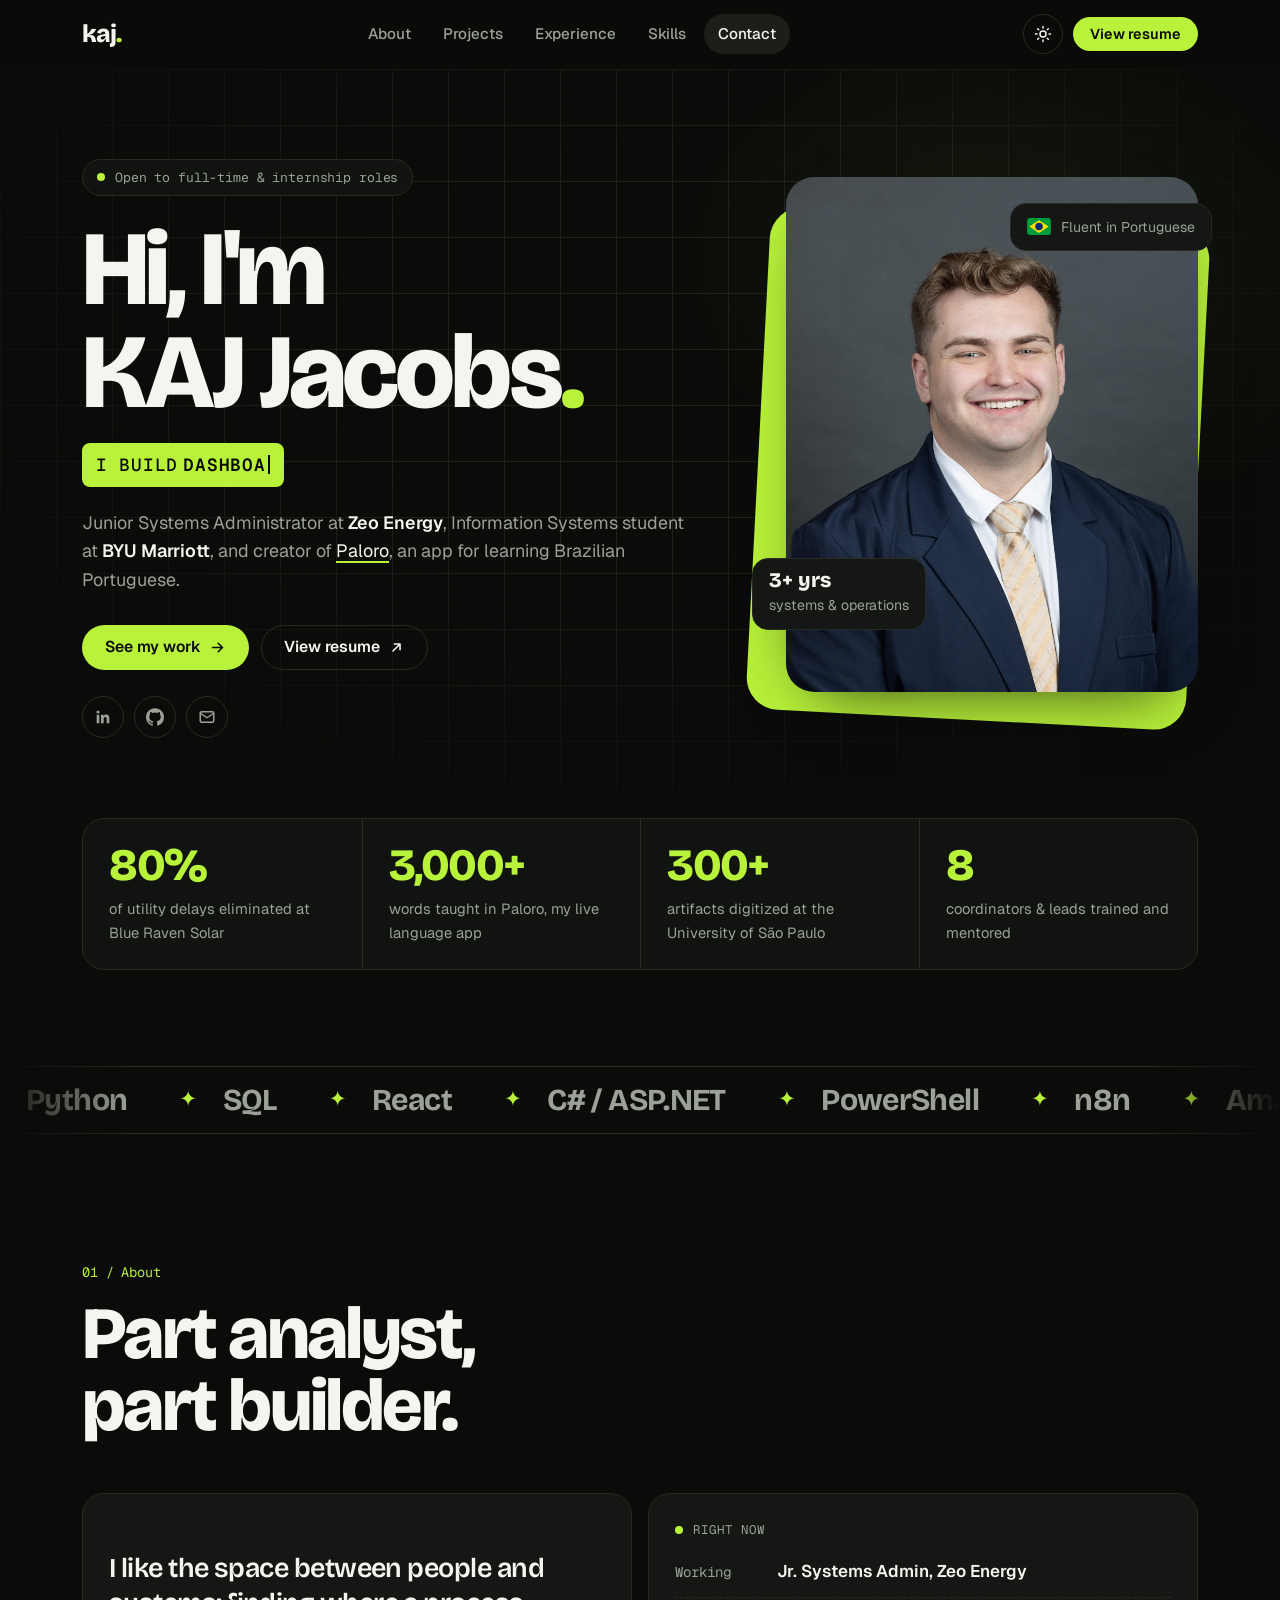
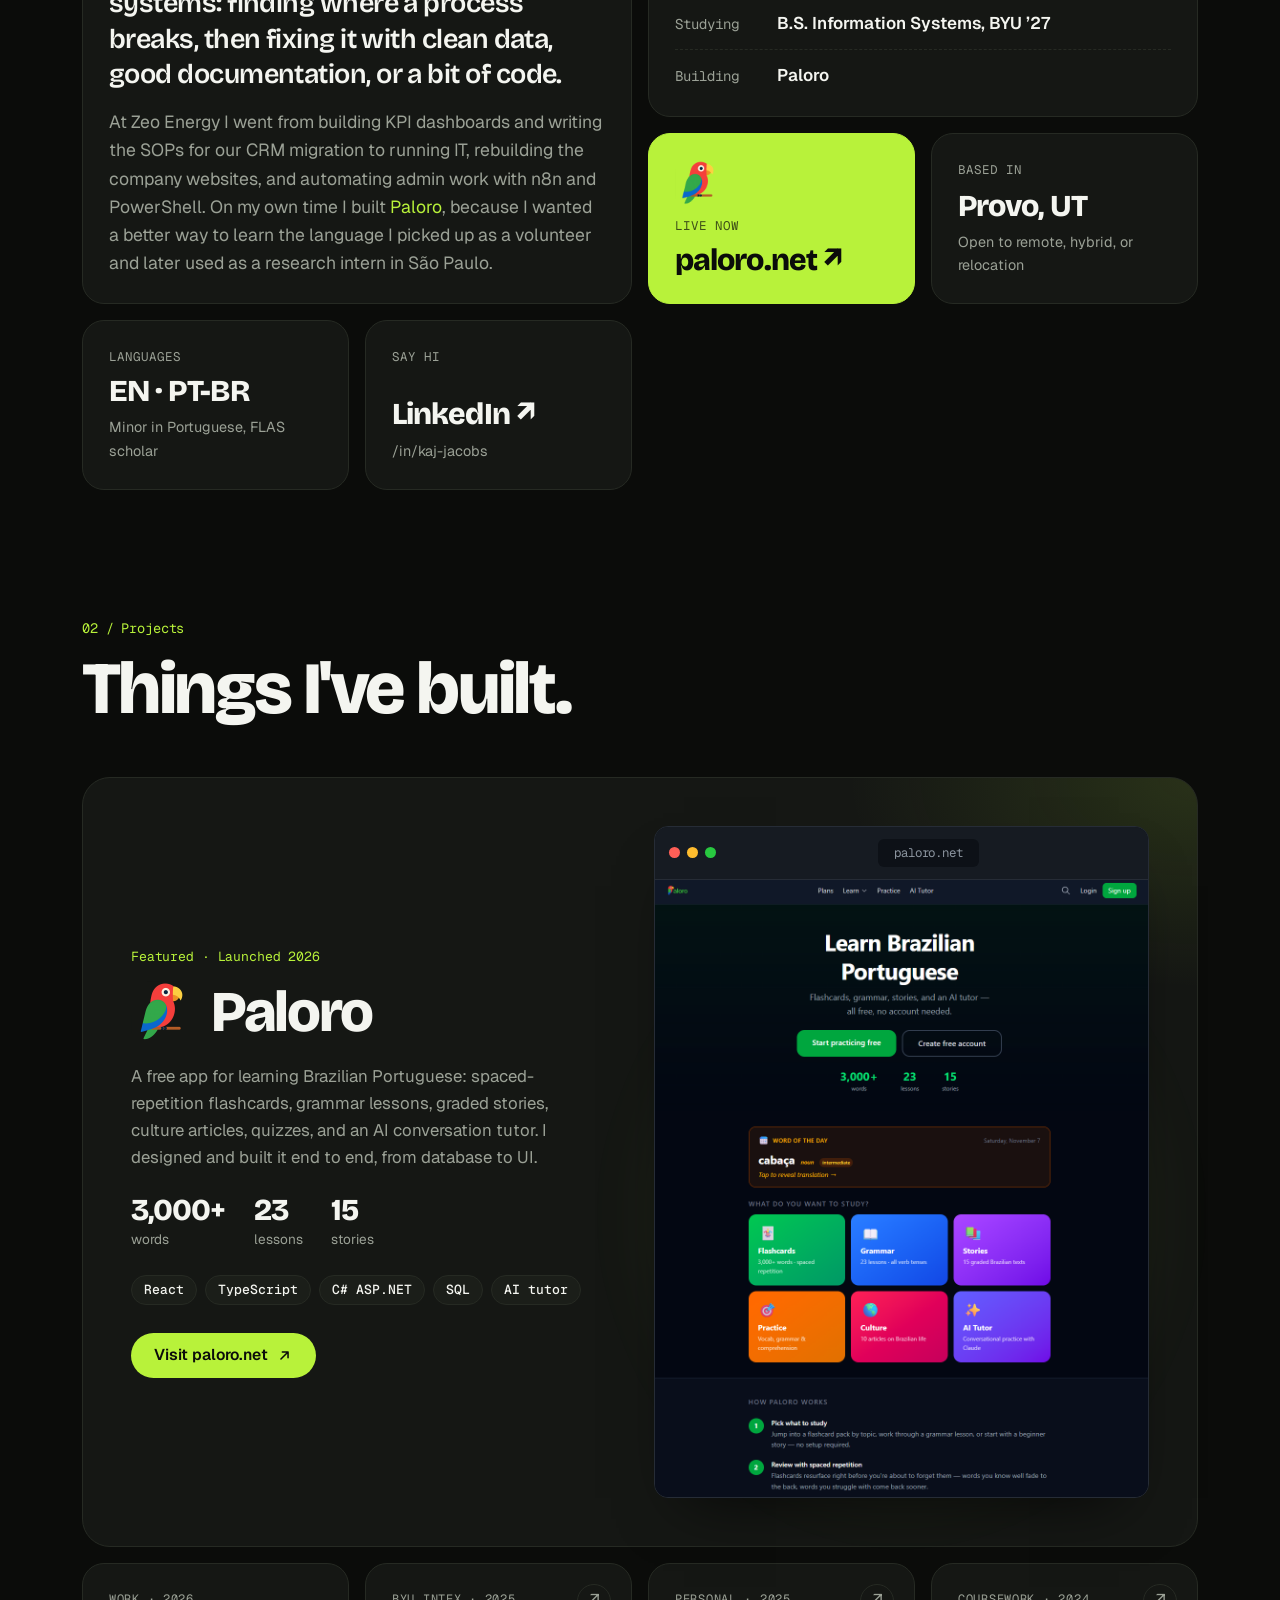
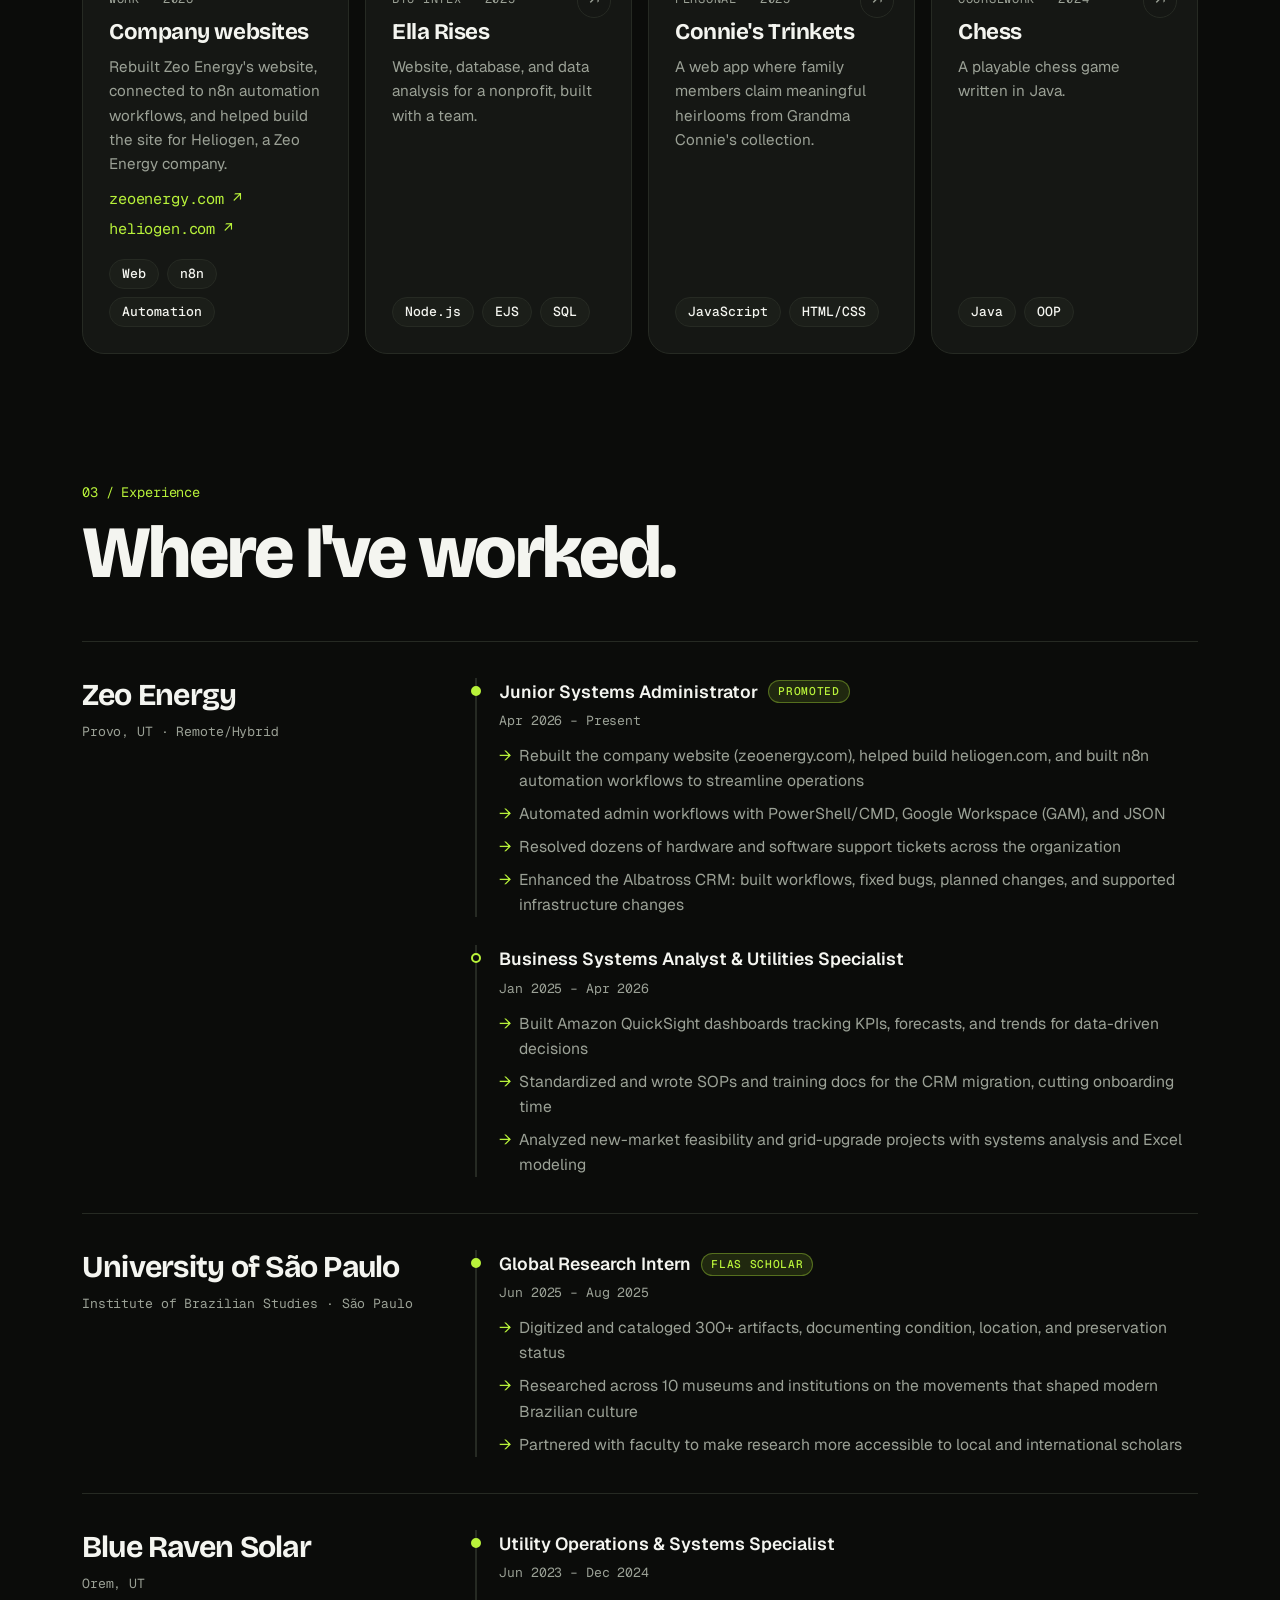
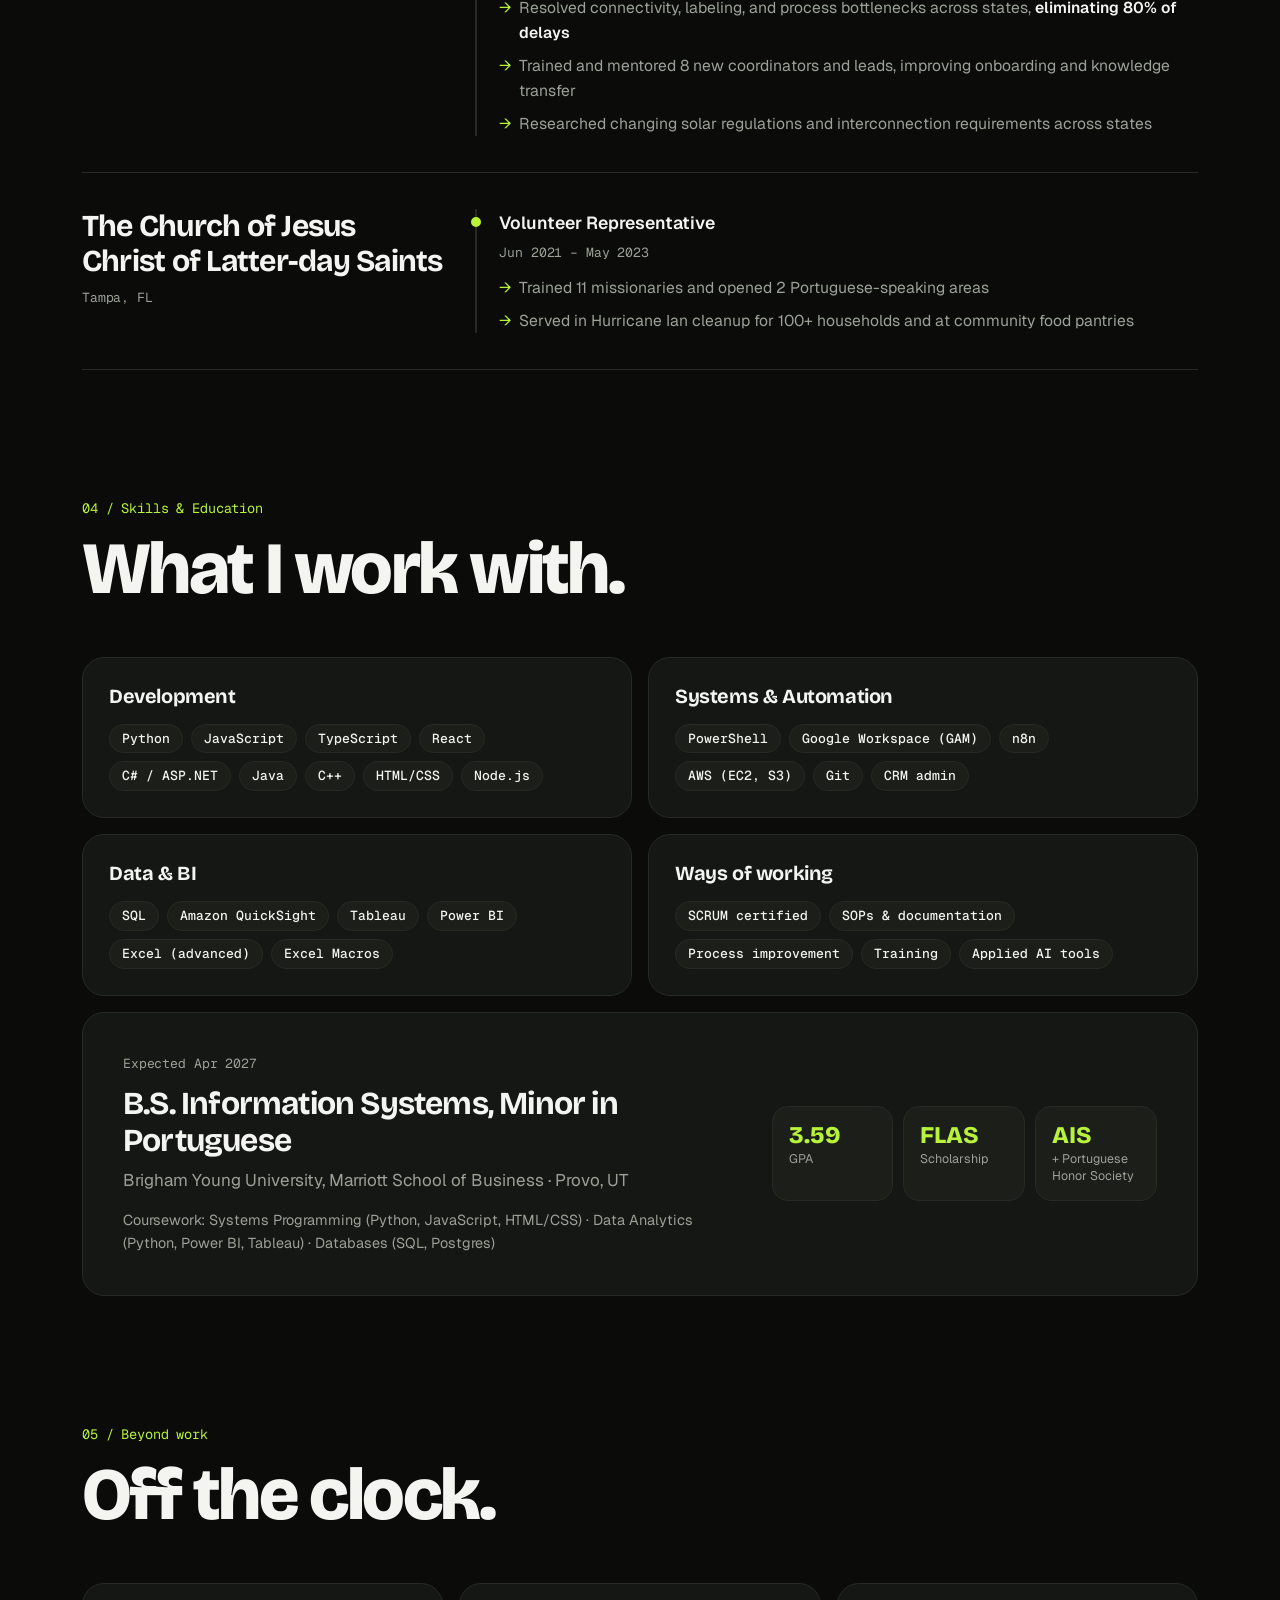
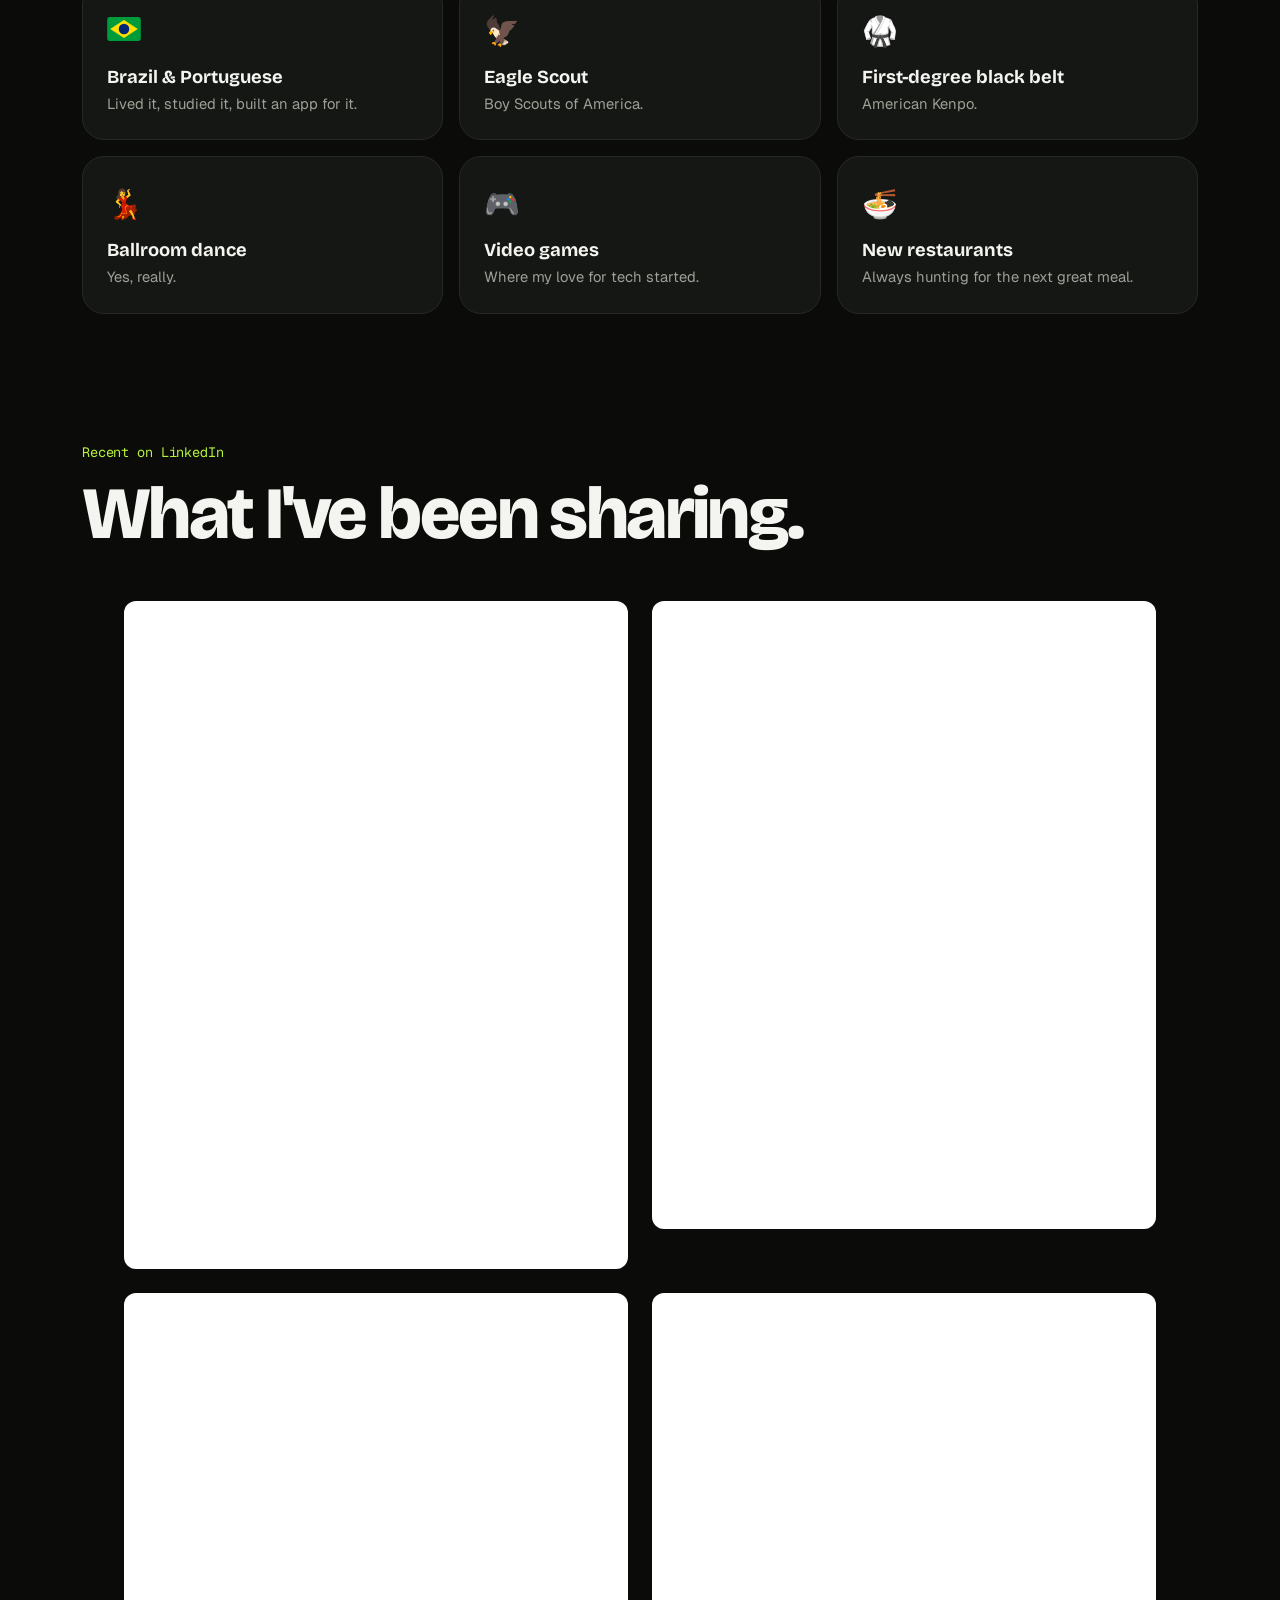
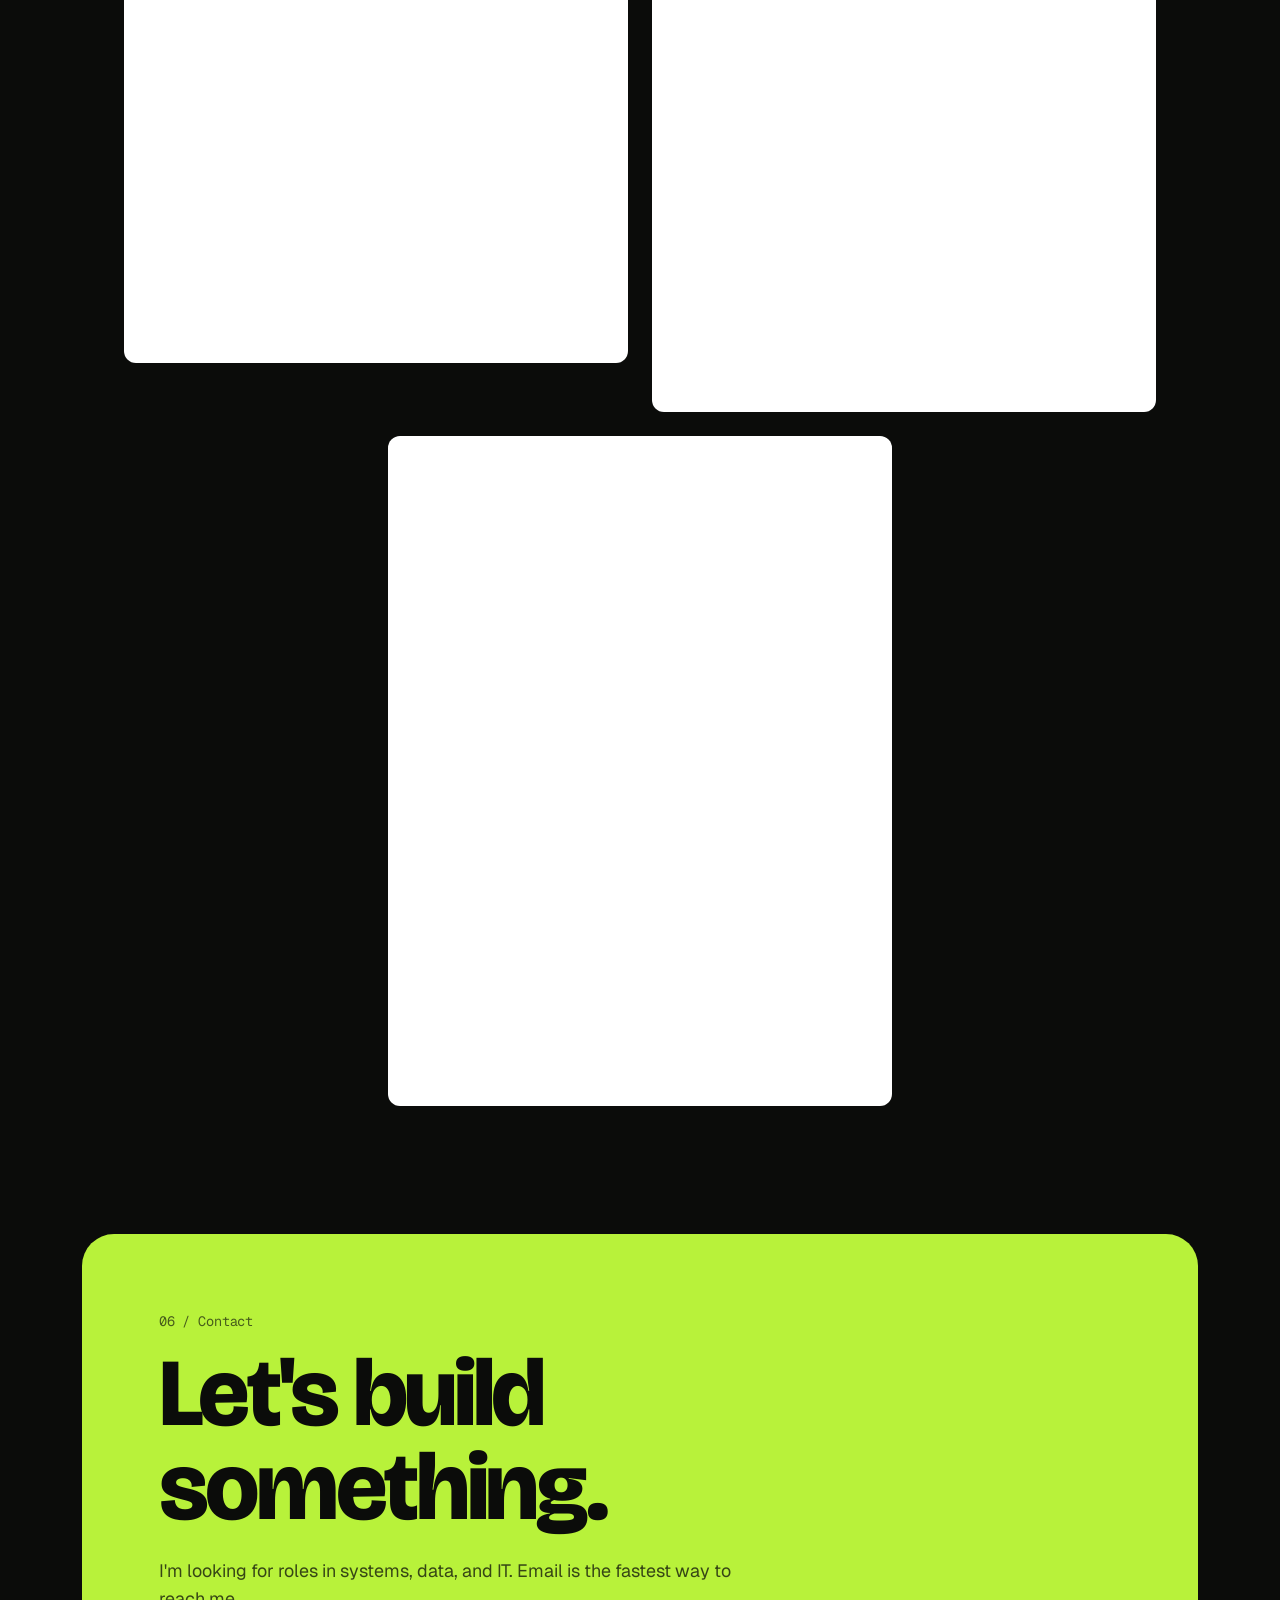
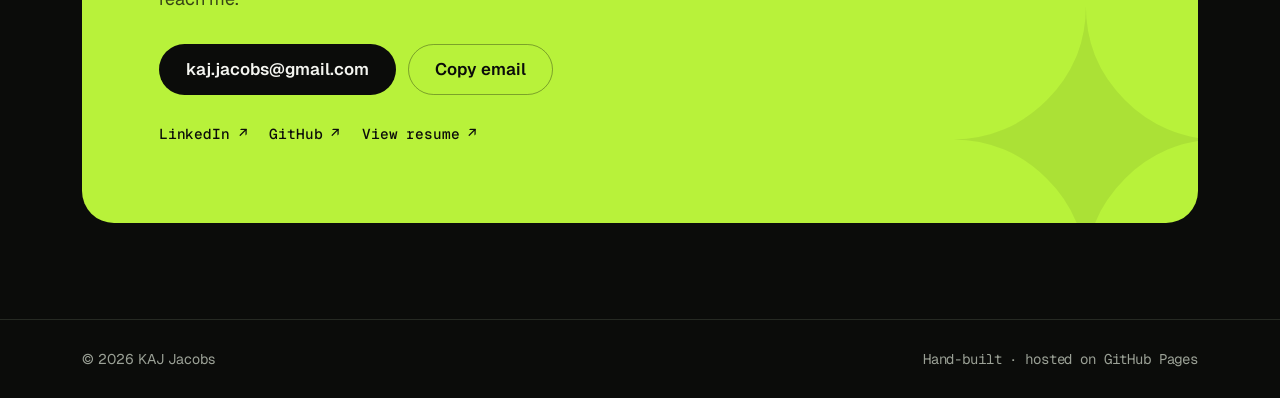
==== commit dbd457a9: "Merge branch 'main' of https://github.com/kajzawesome/kajzawesome.github.io" ====
--- a/index.html
+++ b/index.html
@@ -355,16 +355,16 @@
         </div>
         <div class="skills-grid">
           <div class="skill-group reveal">
-            <h3>Data &amp; BI</h3>
-            <ul class="chips"><li>SQL</li><li>Amazon QuickSight</li><li>Tableau</li><li>Power BI</li><li>Excel (advanced)</li><li>Excel Macros</li></ul>
-          </div>
-          <div class="skill-group reveal">
             <h3>Development</h3>
             <ul class="chips"><li>Python</li><li>JavaScript</li><li>TypeScript</li><li>React</li><li>C# / ASP.NET</li><li>Java</li><li>C++</li><li>HTML/CSS</li><li>Node.js</li></ul>
           </div>
           <div class="skill-group reveal">
             <h3>Systems &amp; Automation</h3>
             <ul class="chips"><li>PowerShell</li><li>Google Workspace (GAM)</li><li>n8n</li><li>AWS (EC2, S3)</li><li>Git</li><li>CRM admin</li></ul>
+          </div>
+          <div class="skill-group reveal">
+            <h3>Data &amp; BI</h3>
+            <ul class="chips"><li>SQL</li><li>Amazon QuickSight</li><li>Tableau</li><li>Power BI</li><li>Excel (advanced)</li><li>Excel Macros</li></ul>
           </div>
           <div class="skill-group reveal">
             <h3>Ways of working</h3>
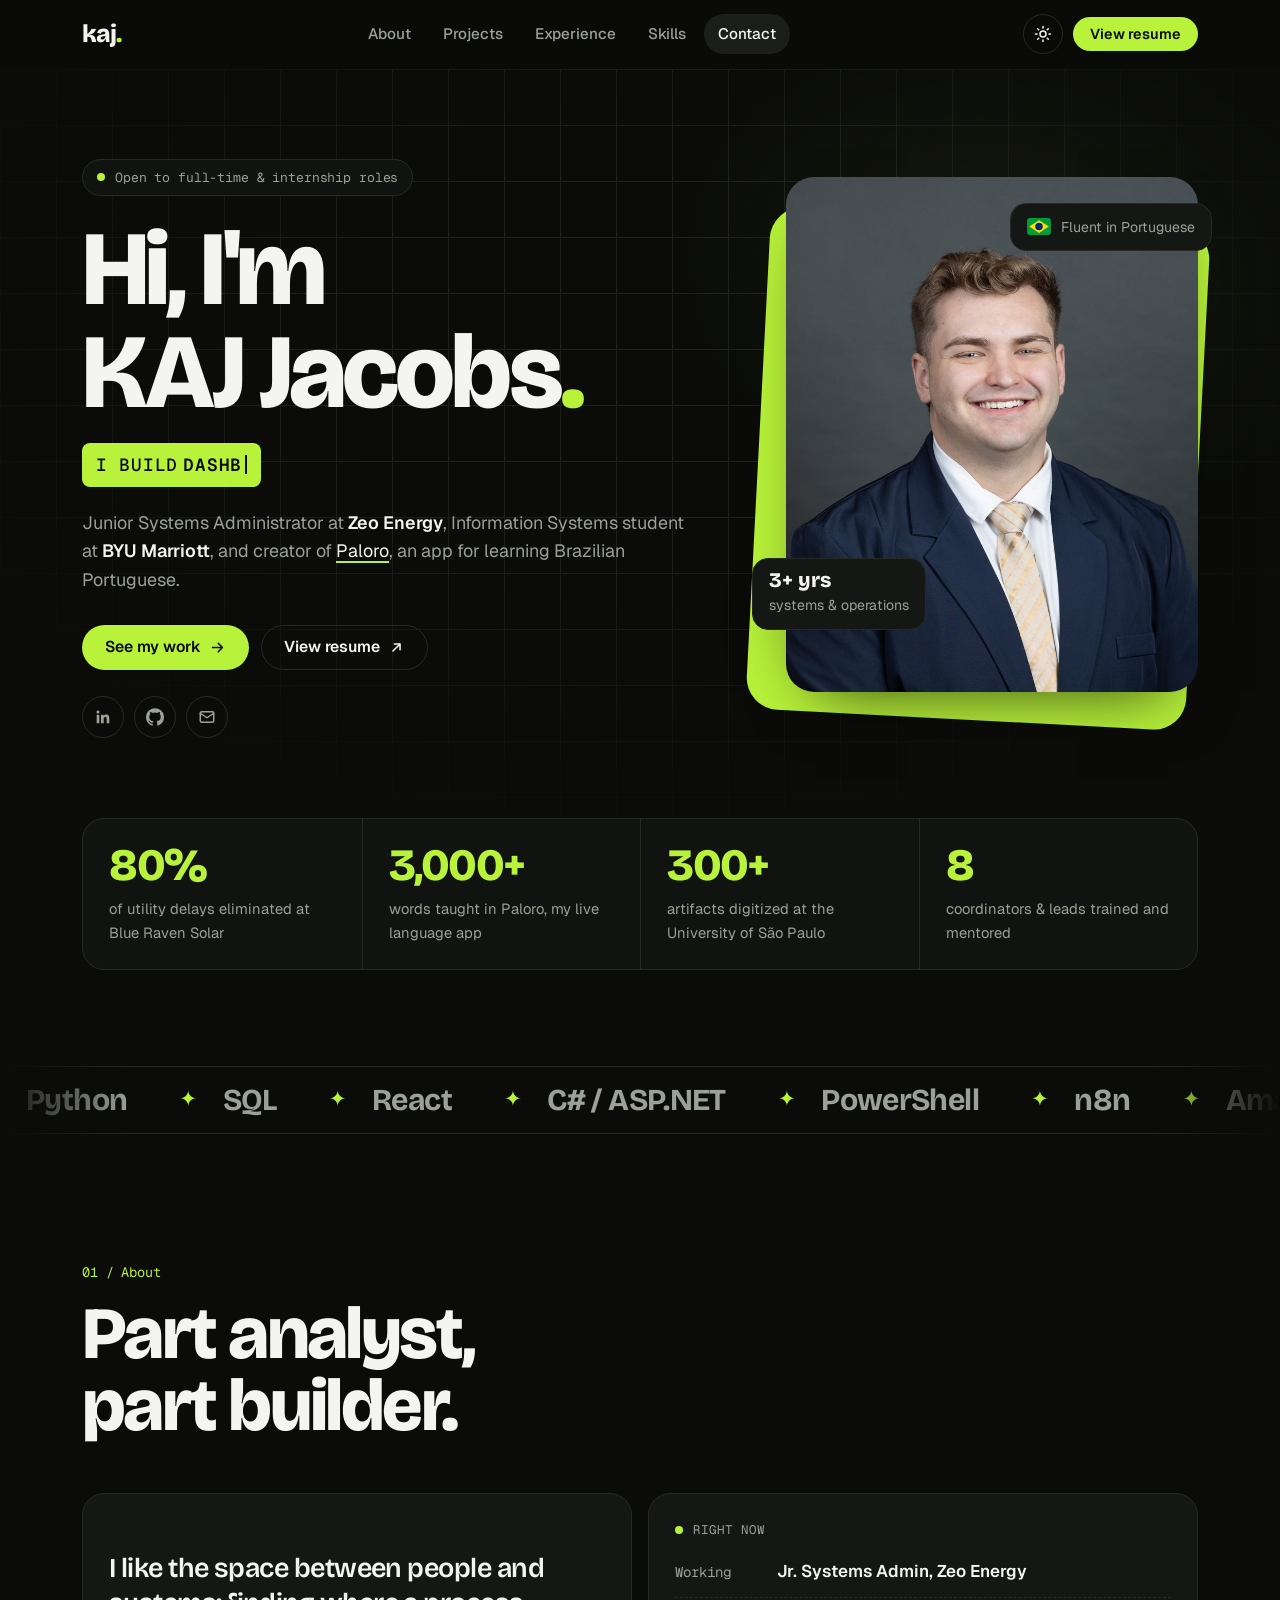
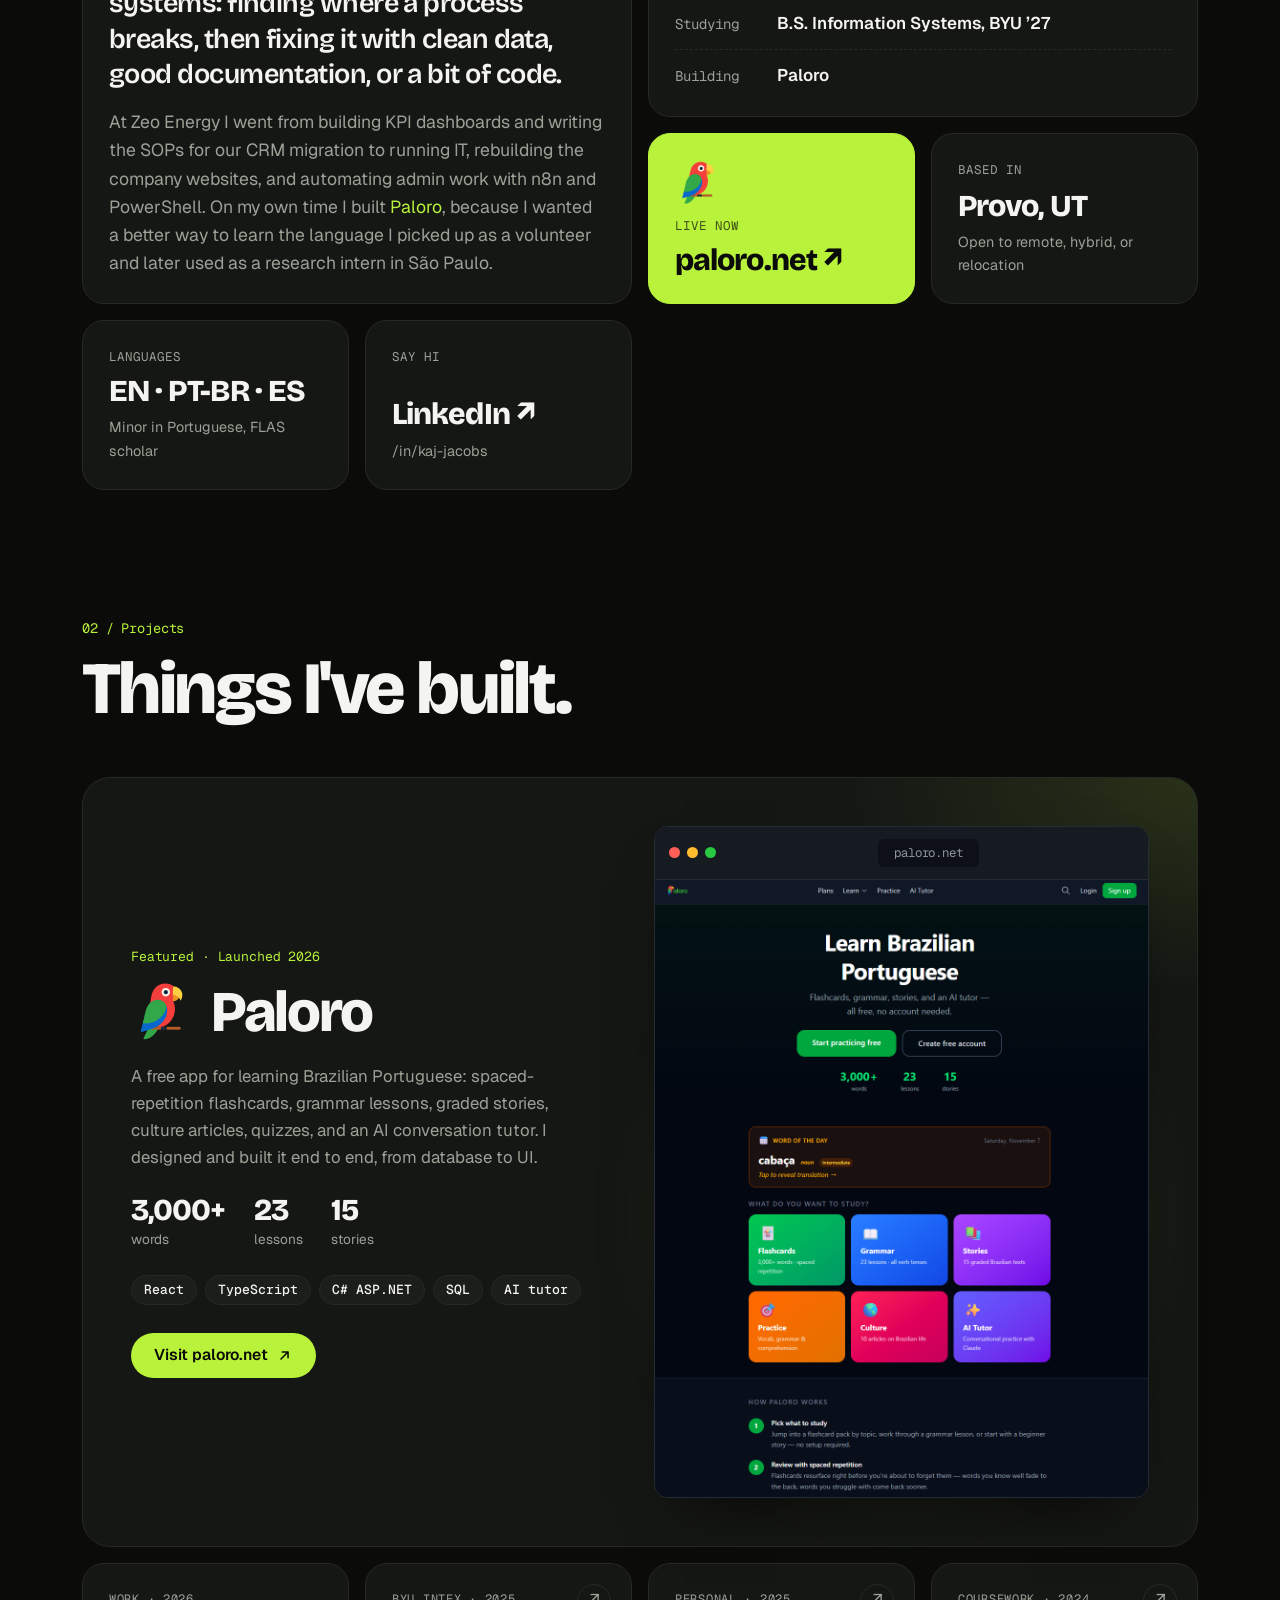
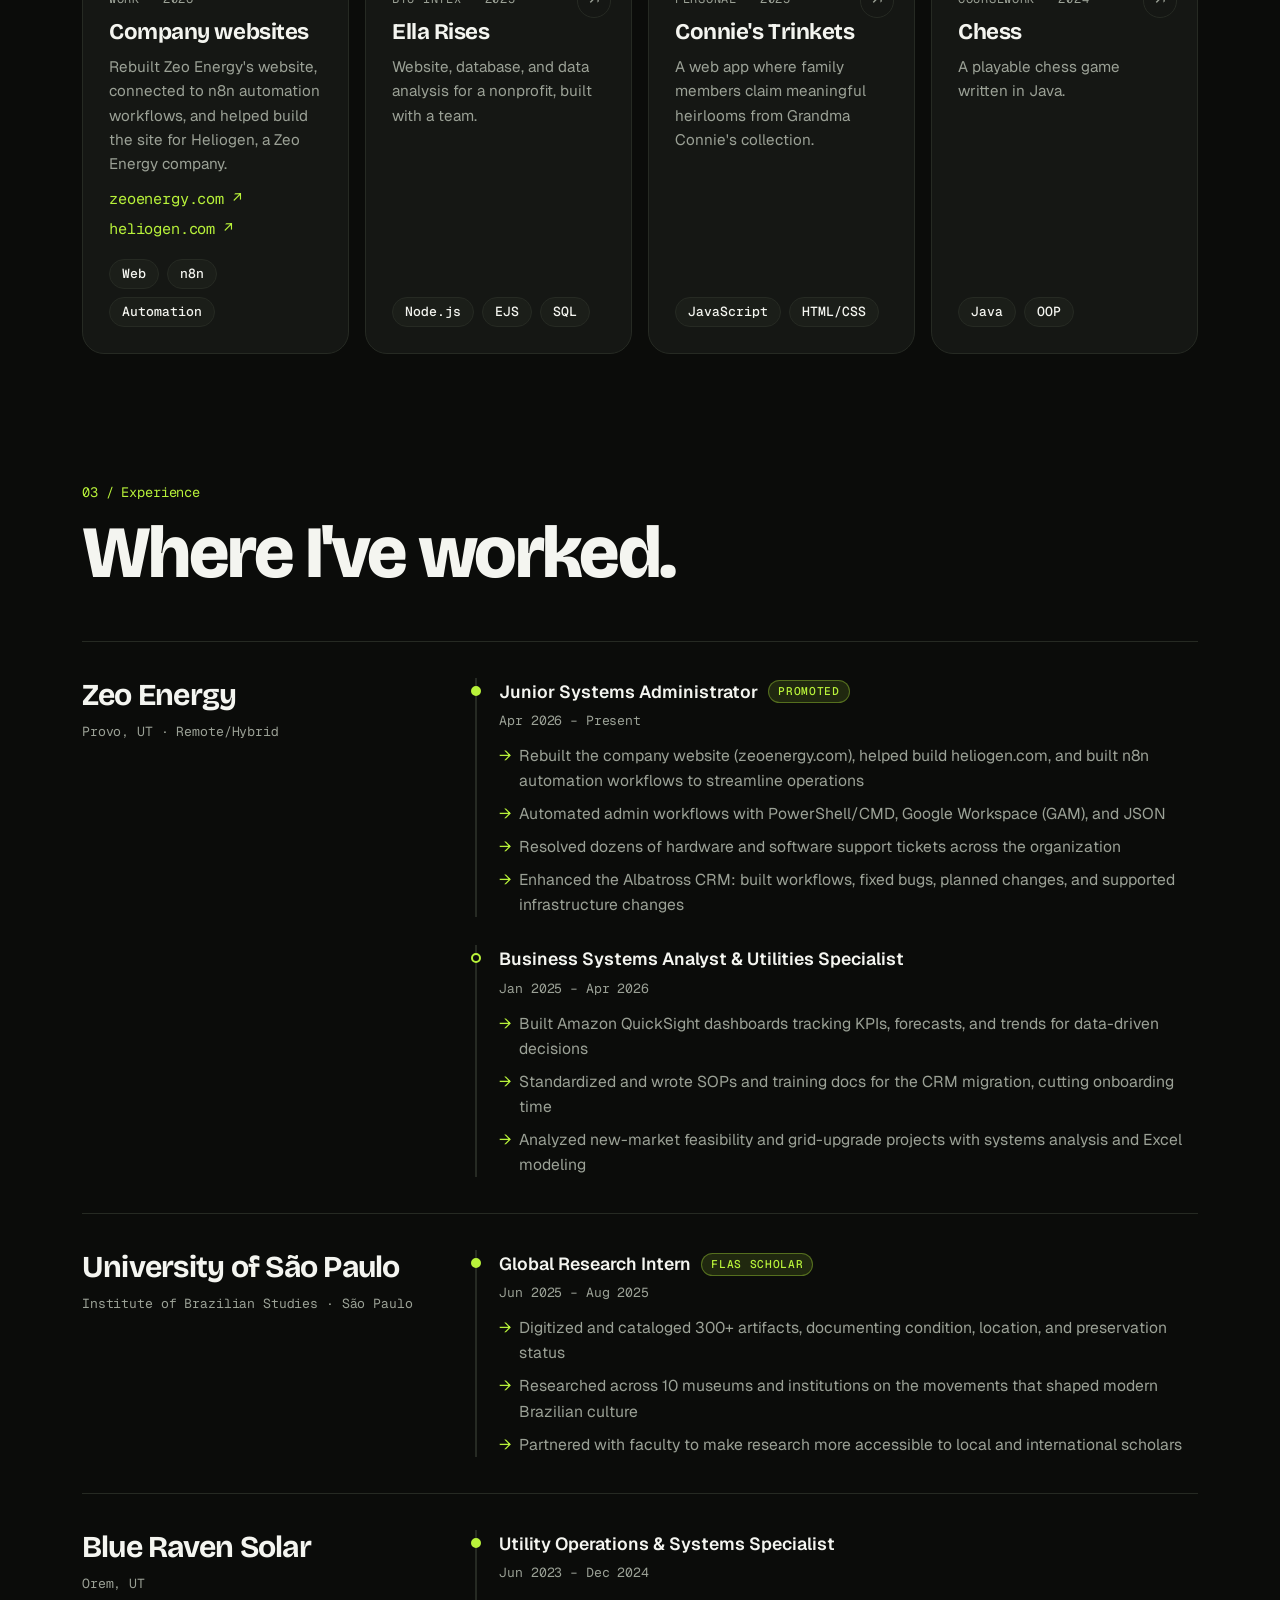
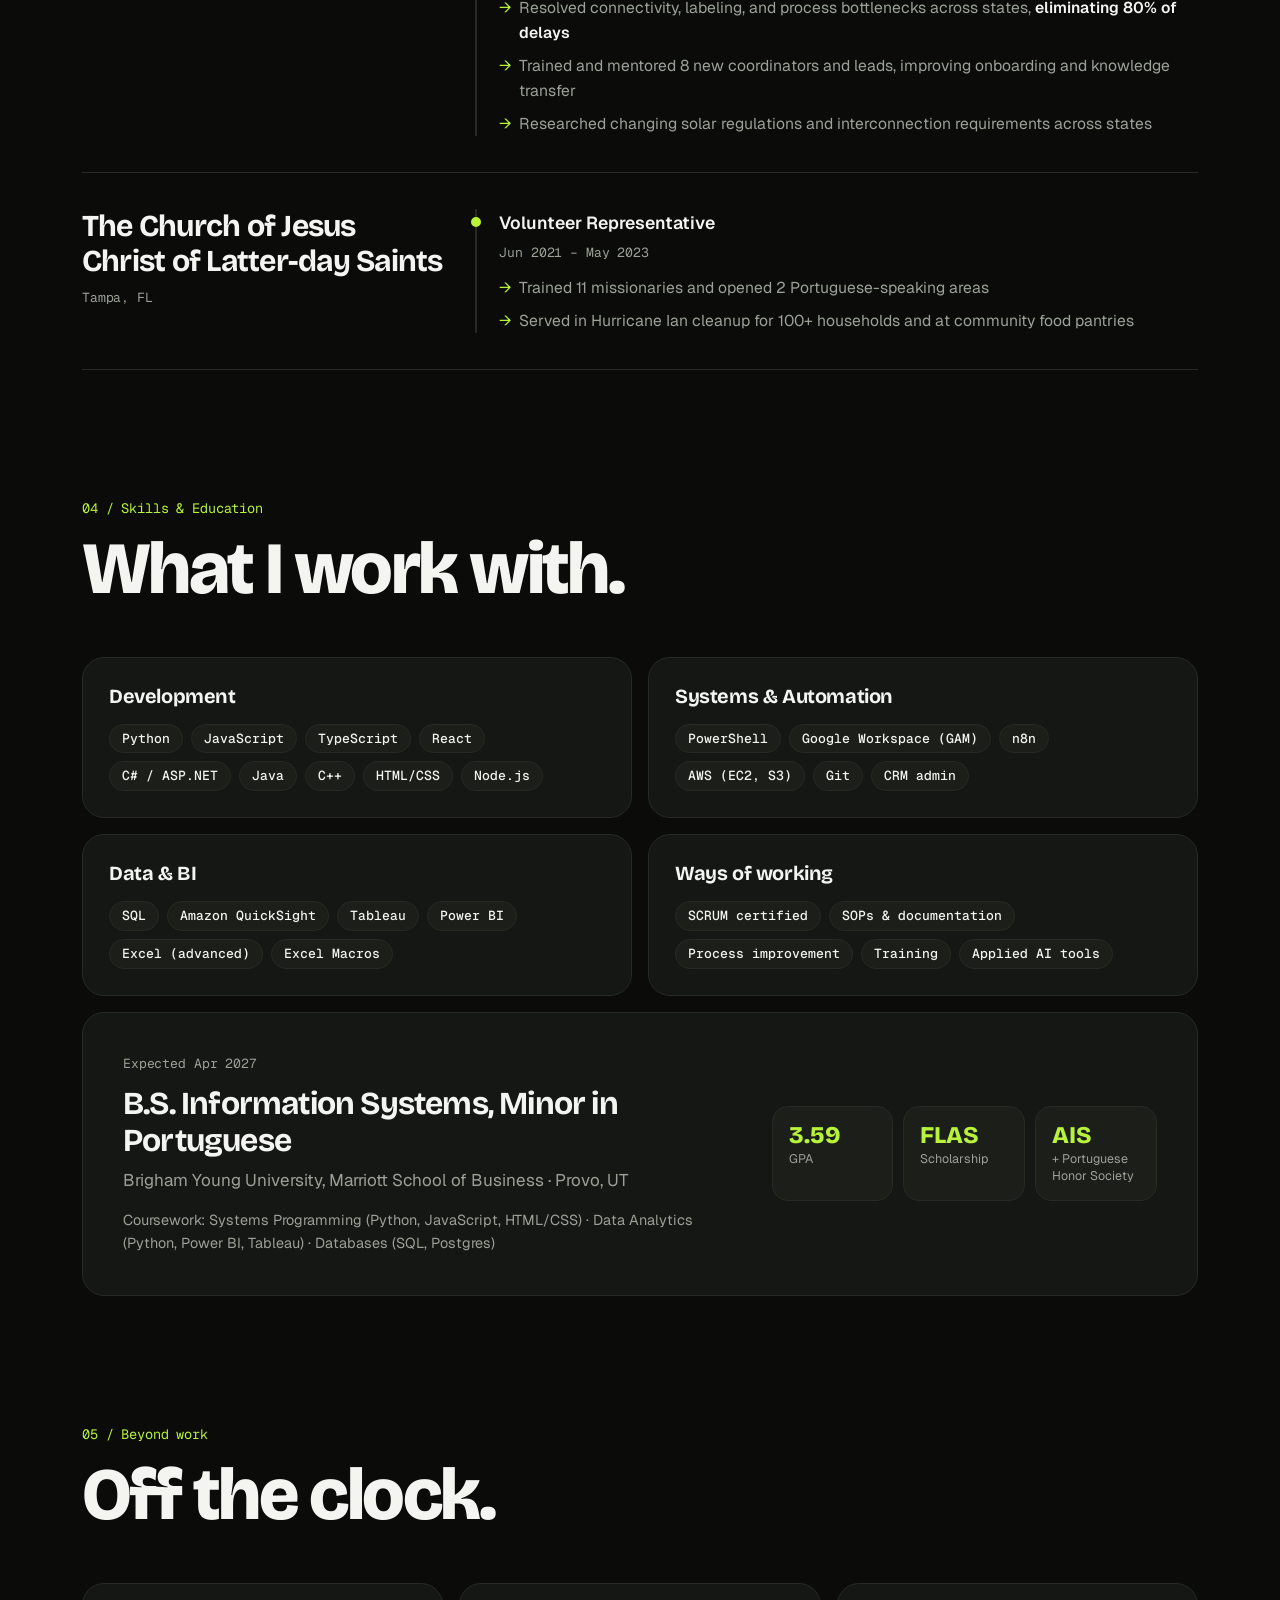
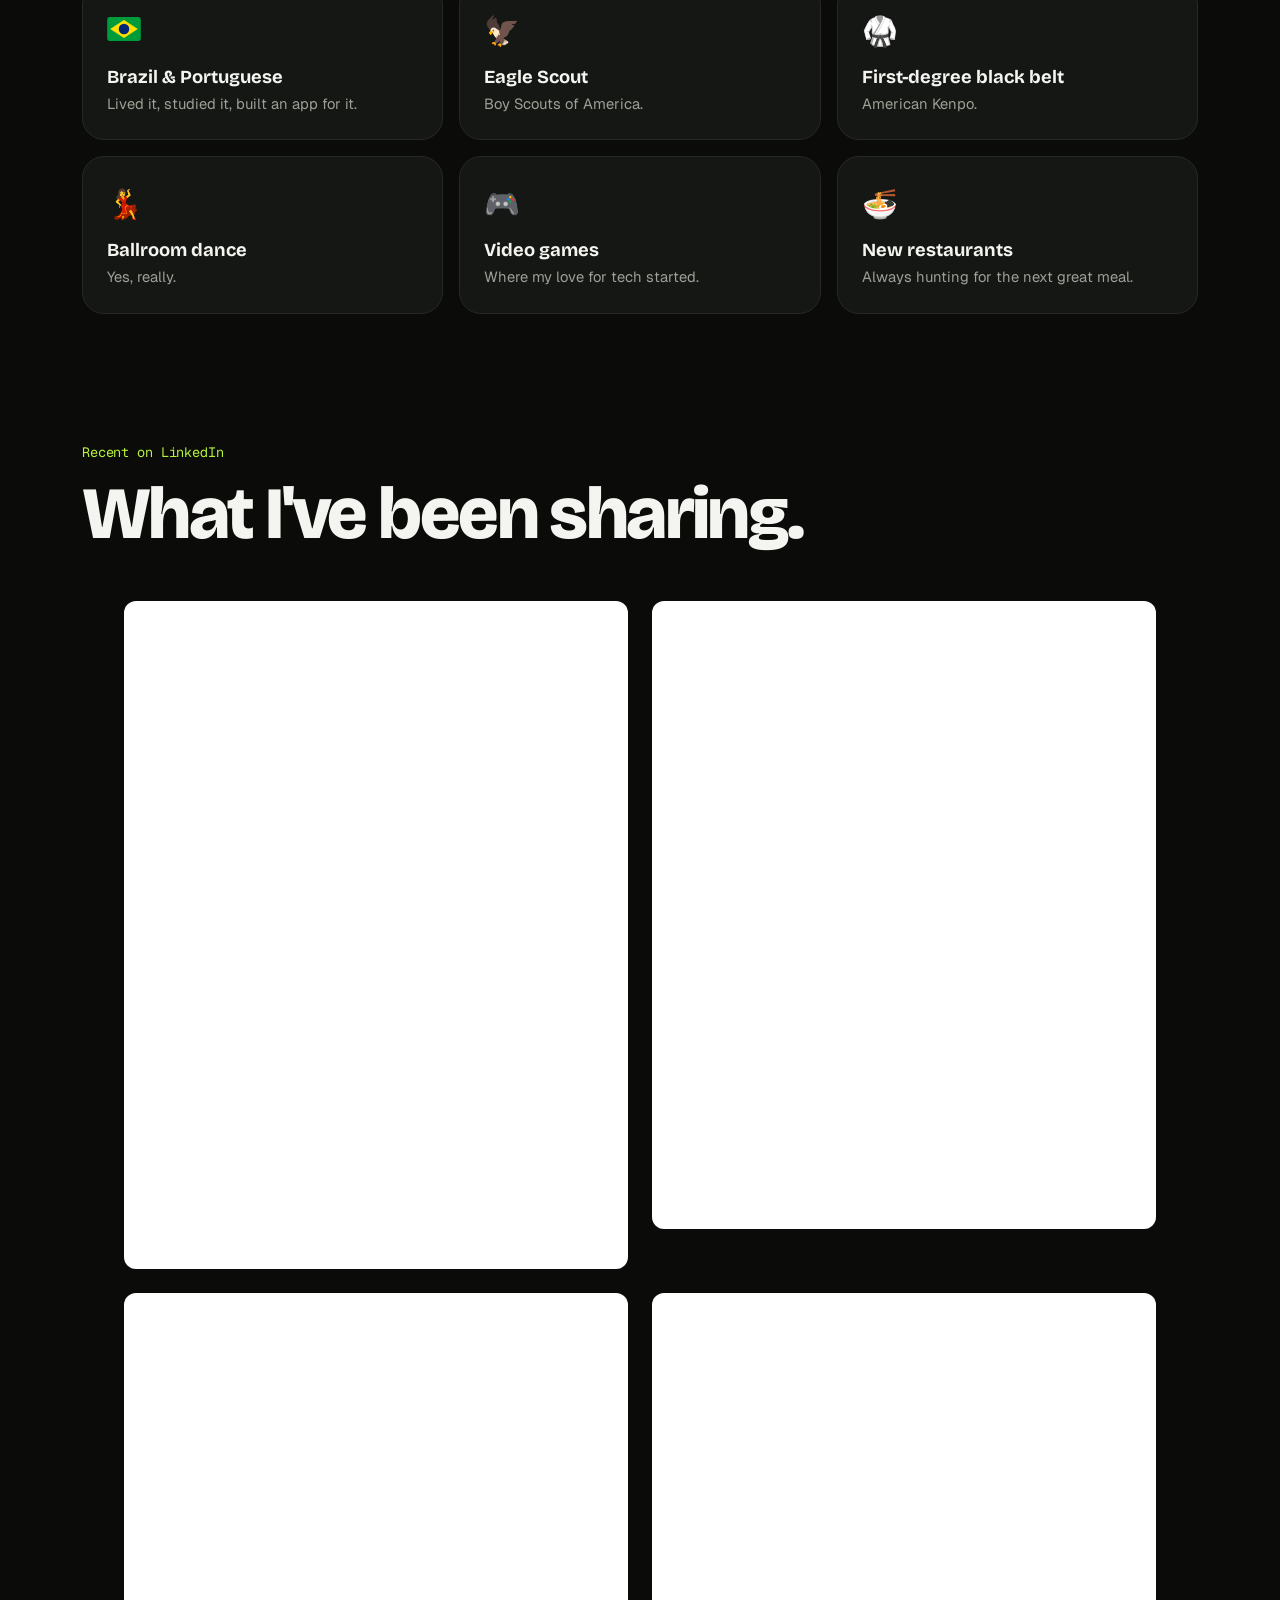
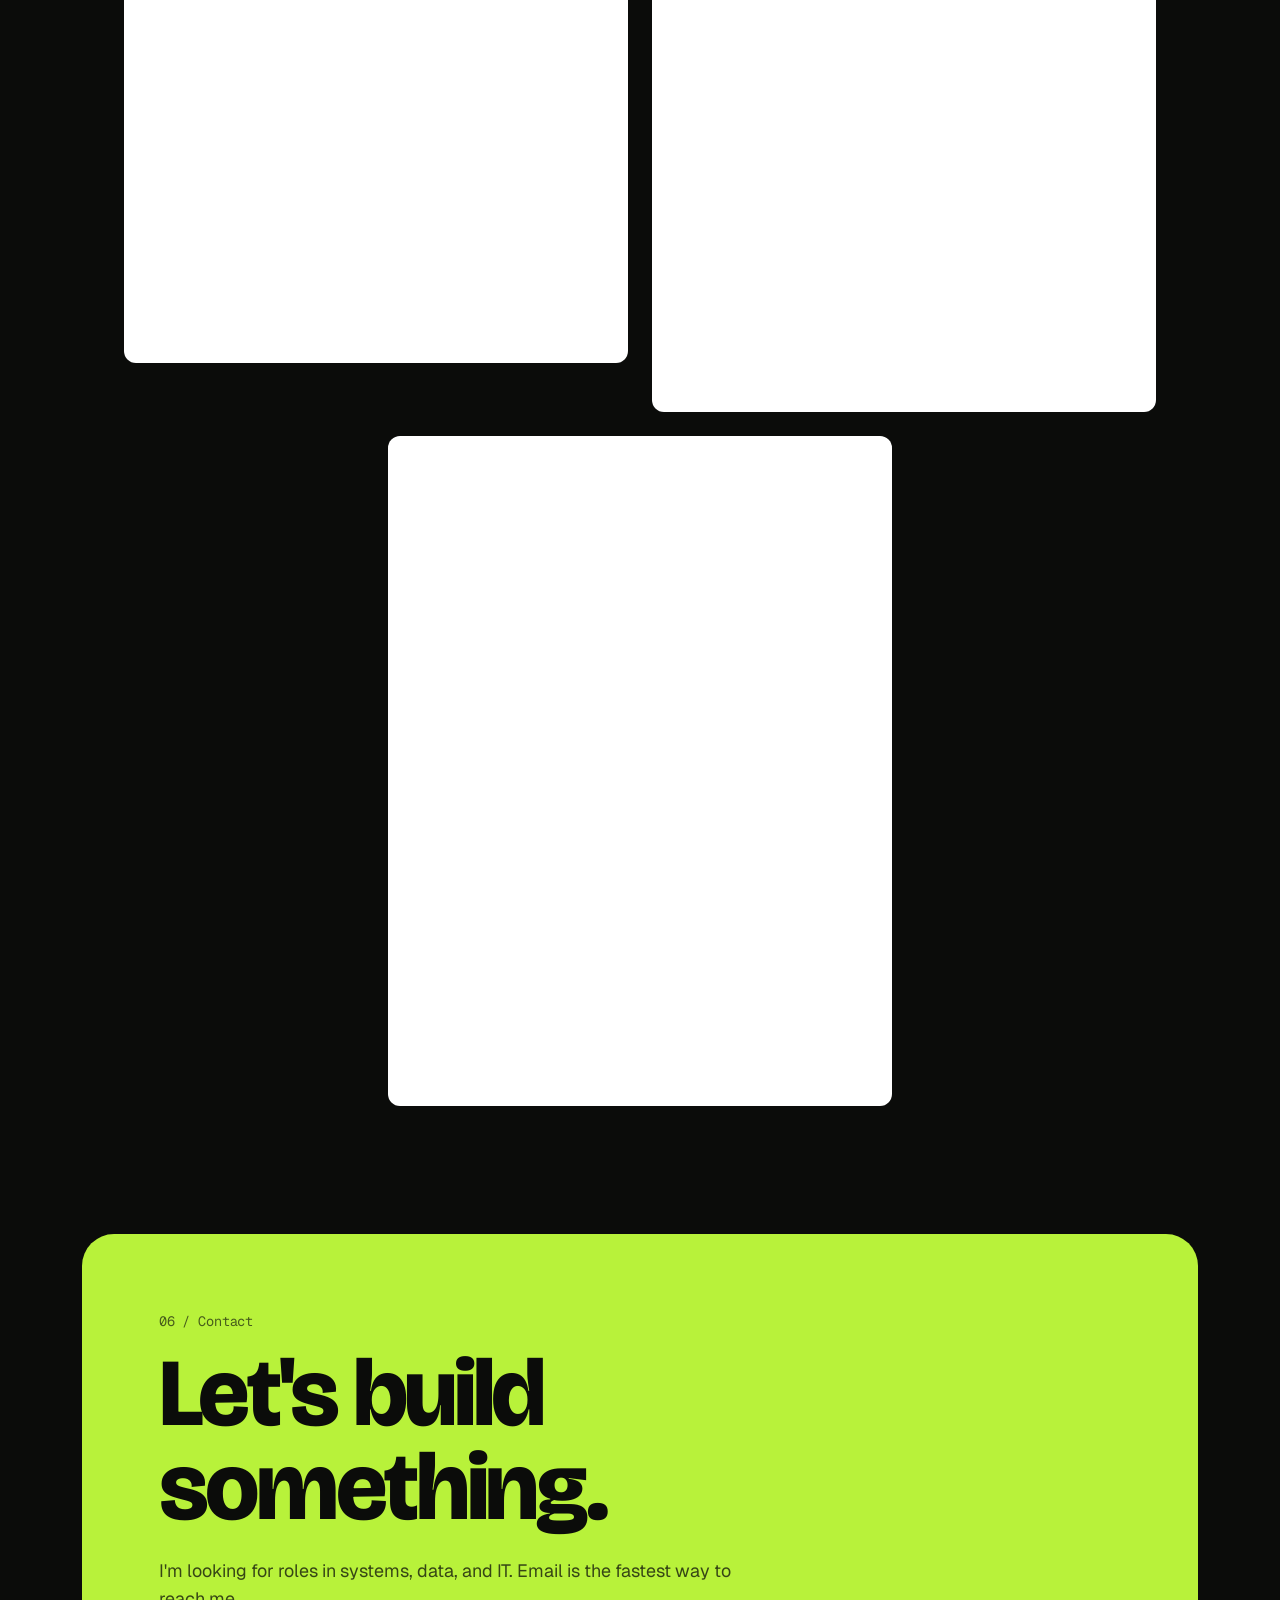
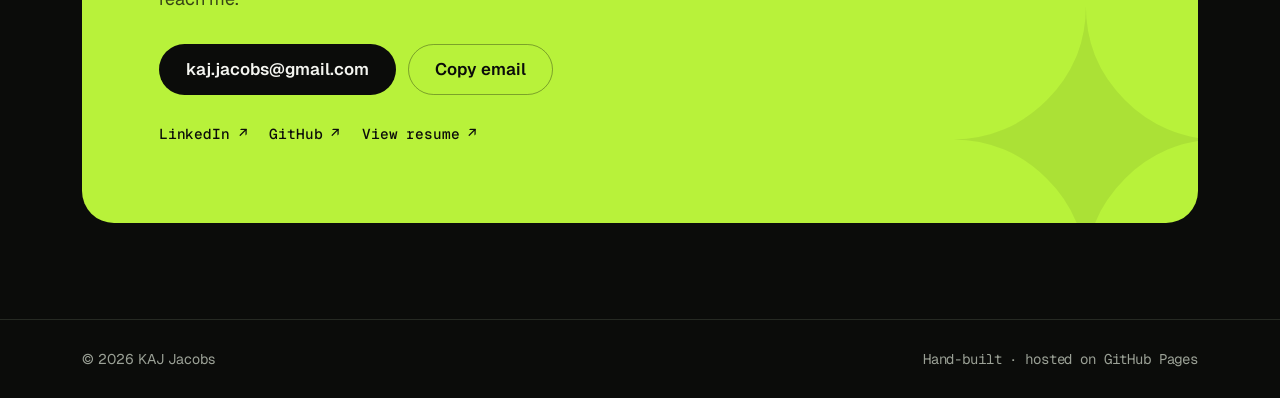
==== commit 348442ab: "language update" ====
--- a/index.html
+++ b/index.html
@@ -165,7 +165,7 @@
 
           <article class="tile tile-stat reveal">
             <p class="mono tile-label">languages</p>
-            <strong class="tile-big">EN · PT-BR</strong>
+            <strong class="tile-big">EN · PT-BR · ES</strong>
             <p class="muted">Minor in Portuguese, FLAS scholar</p>
           </article>
 
